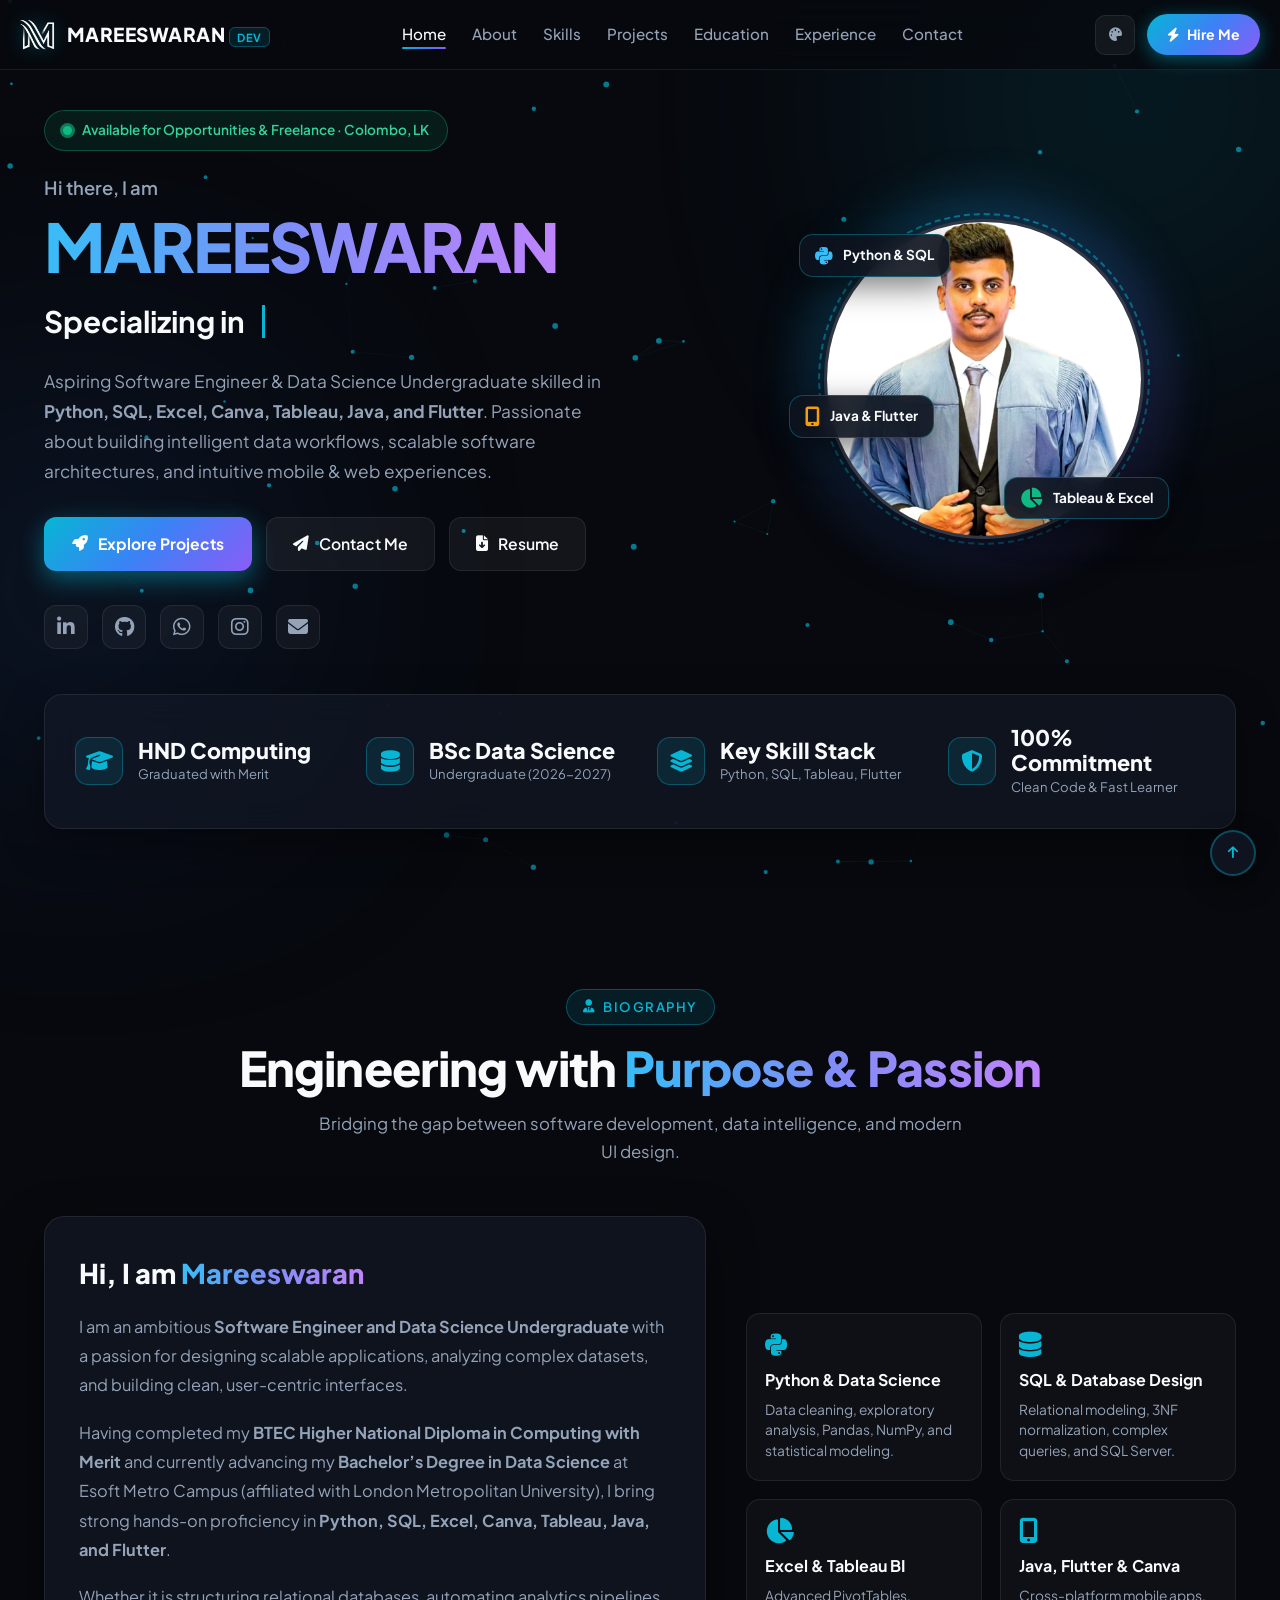
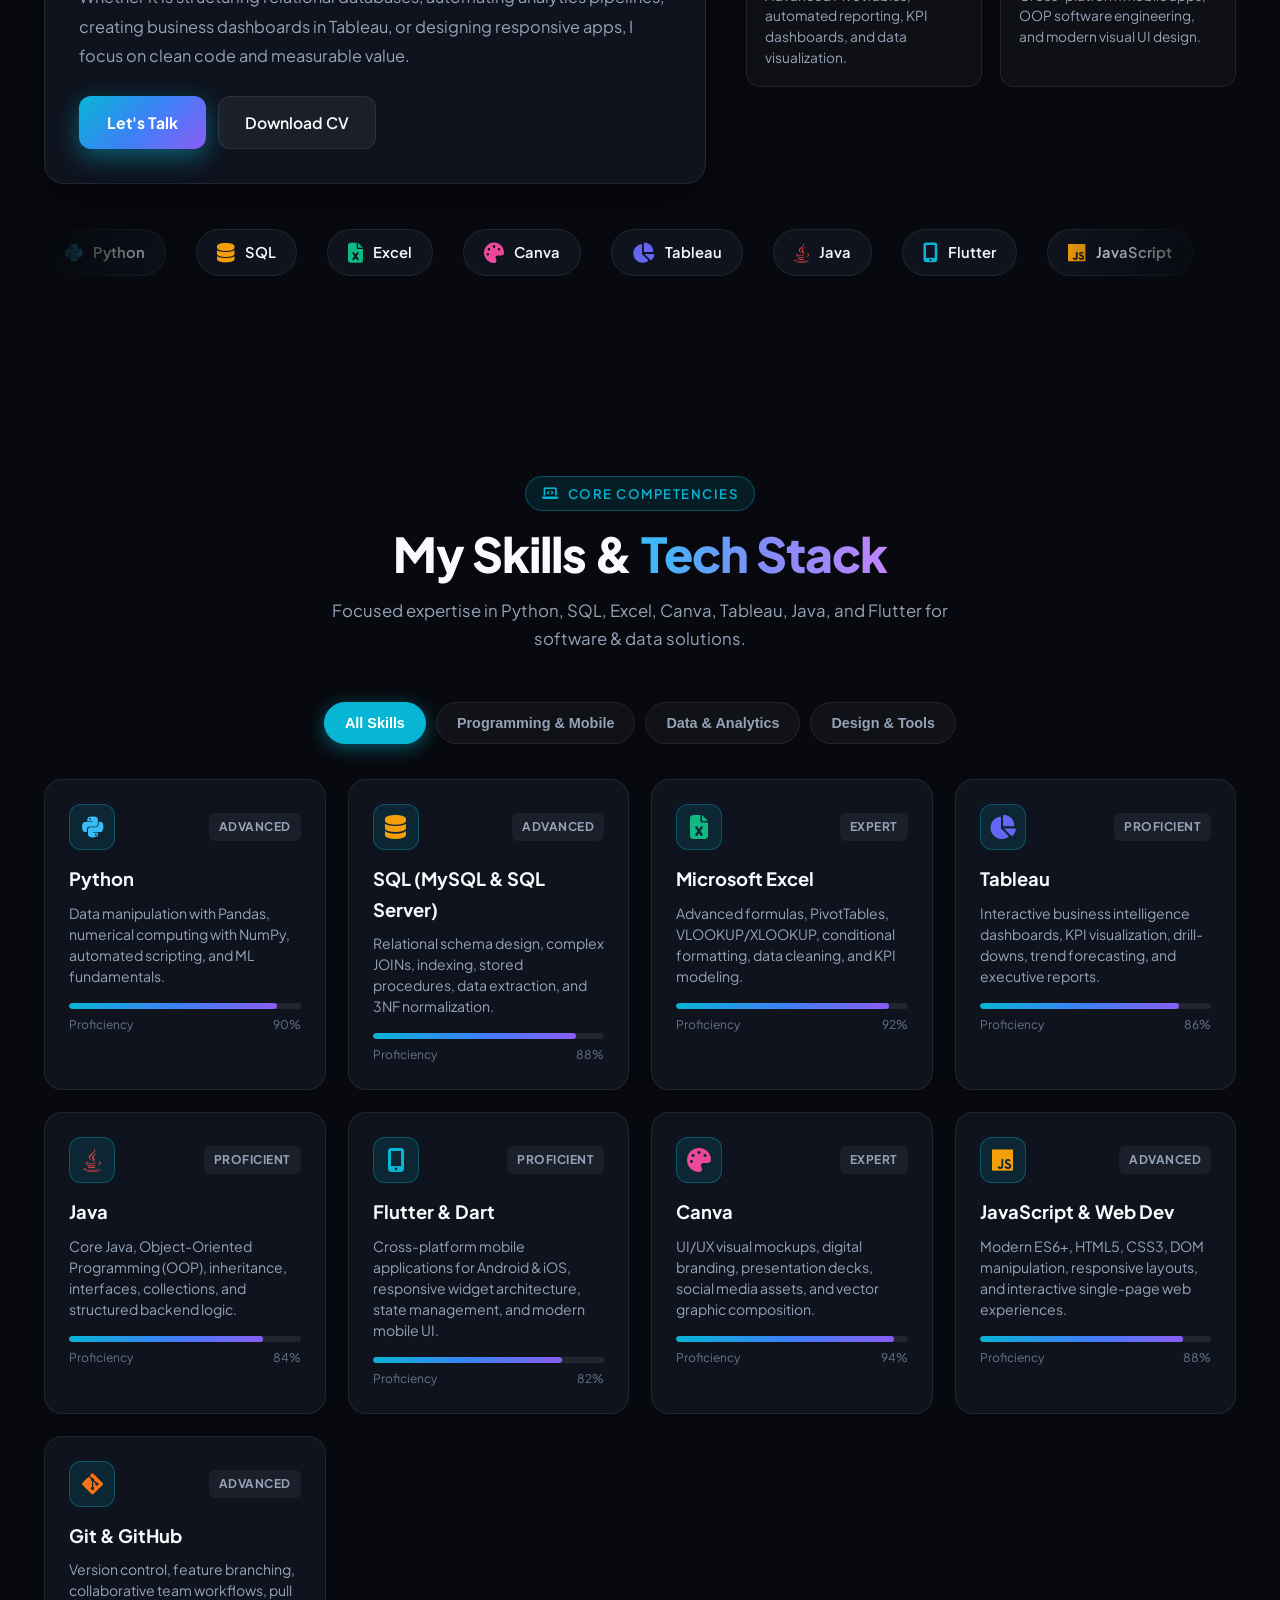
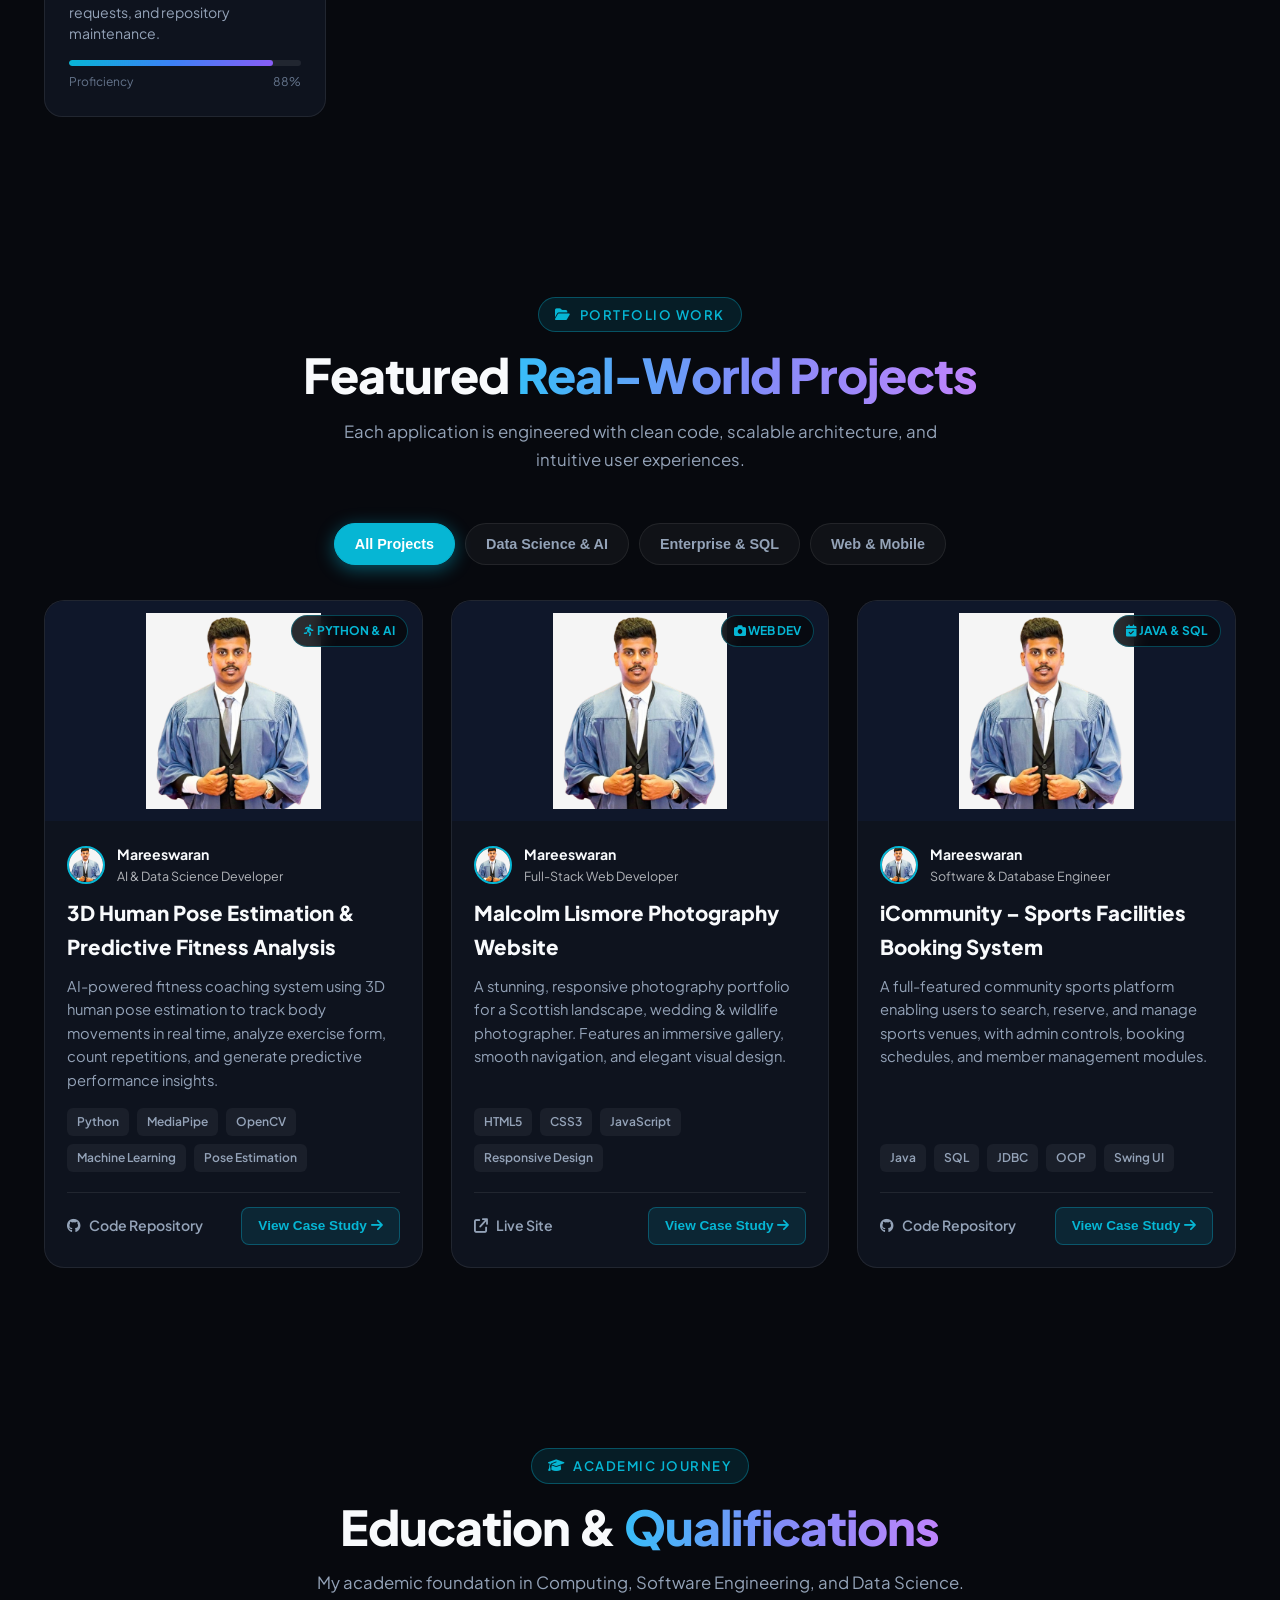
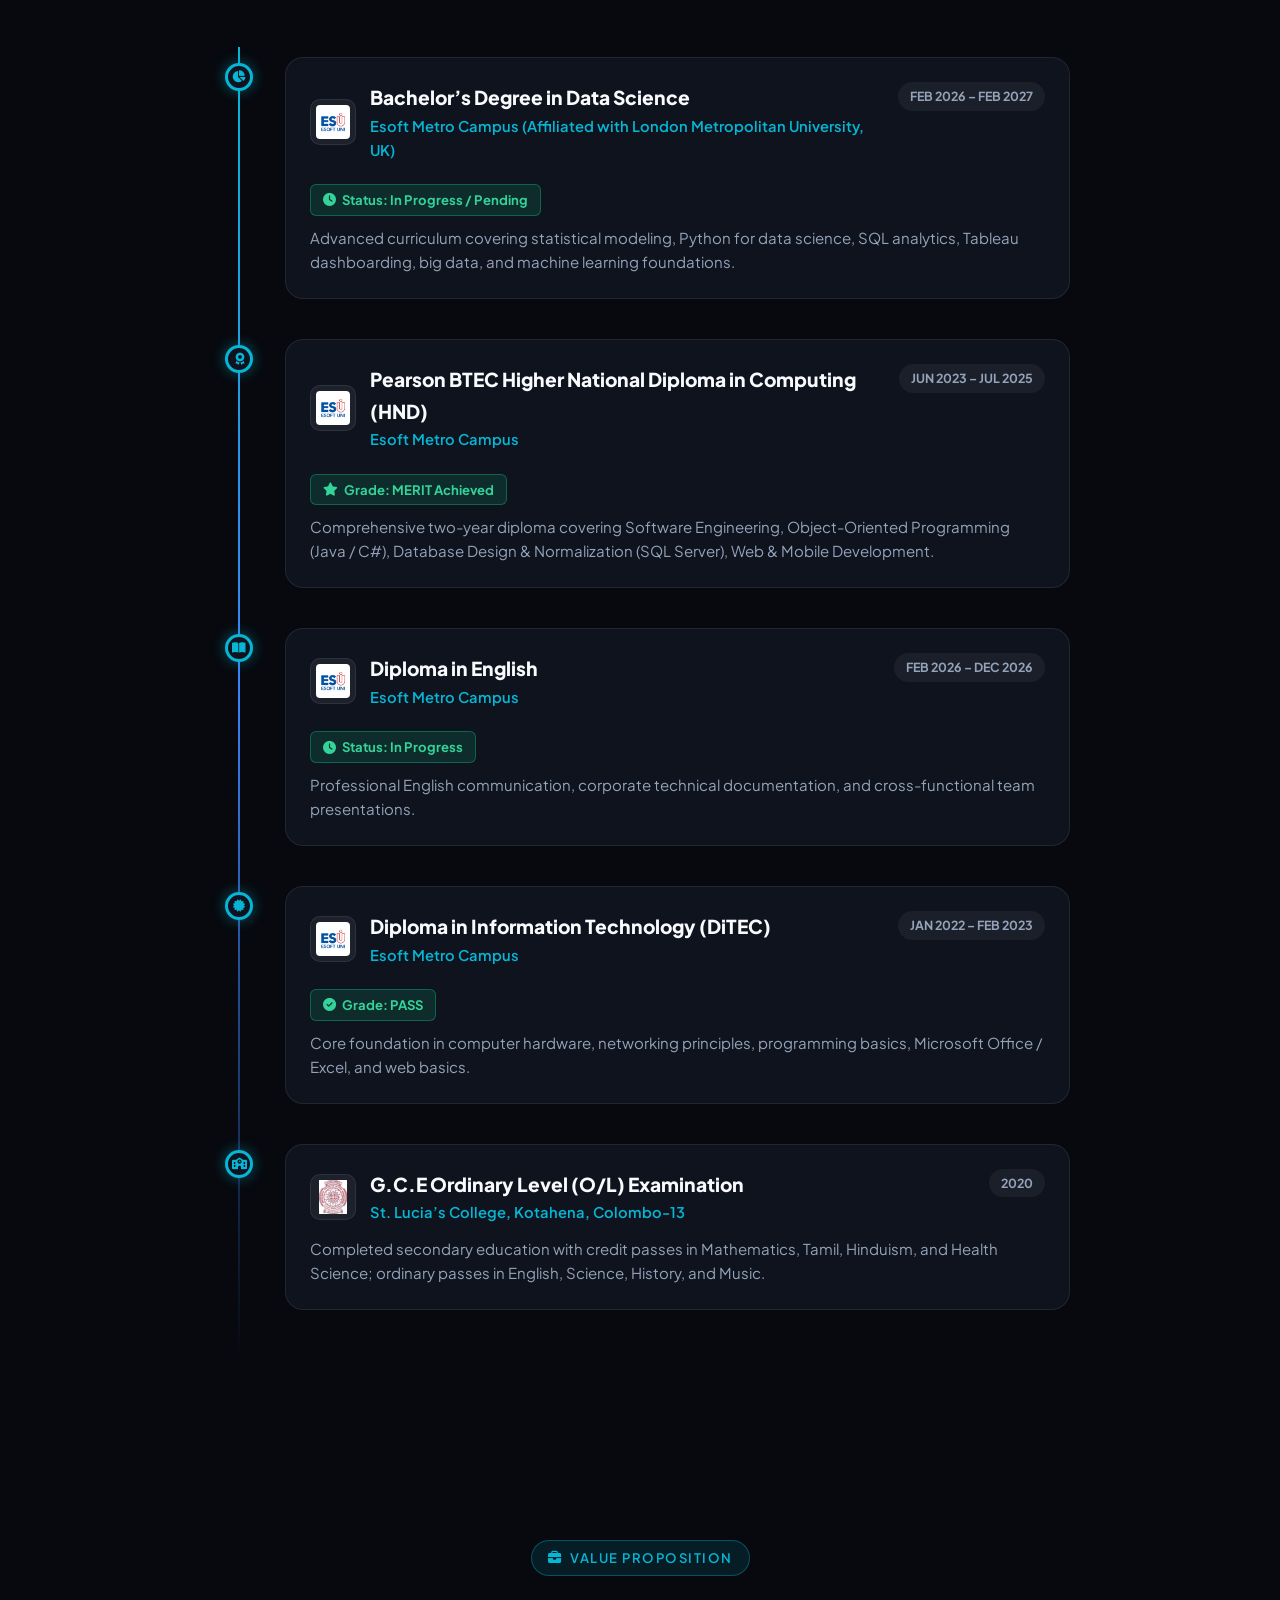
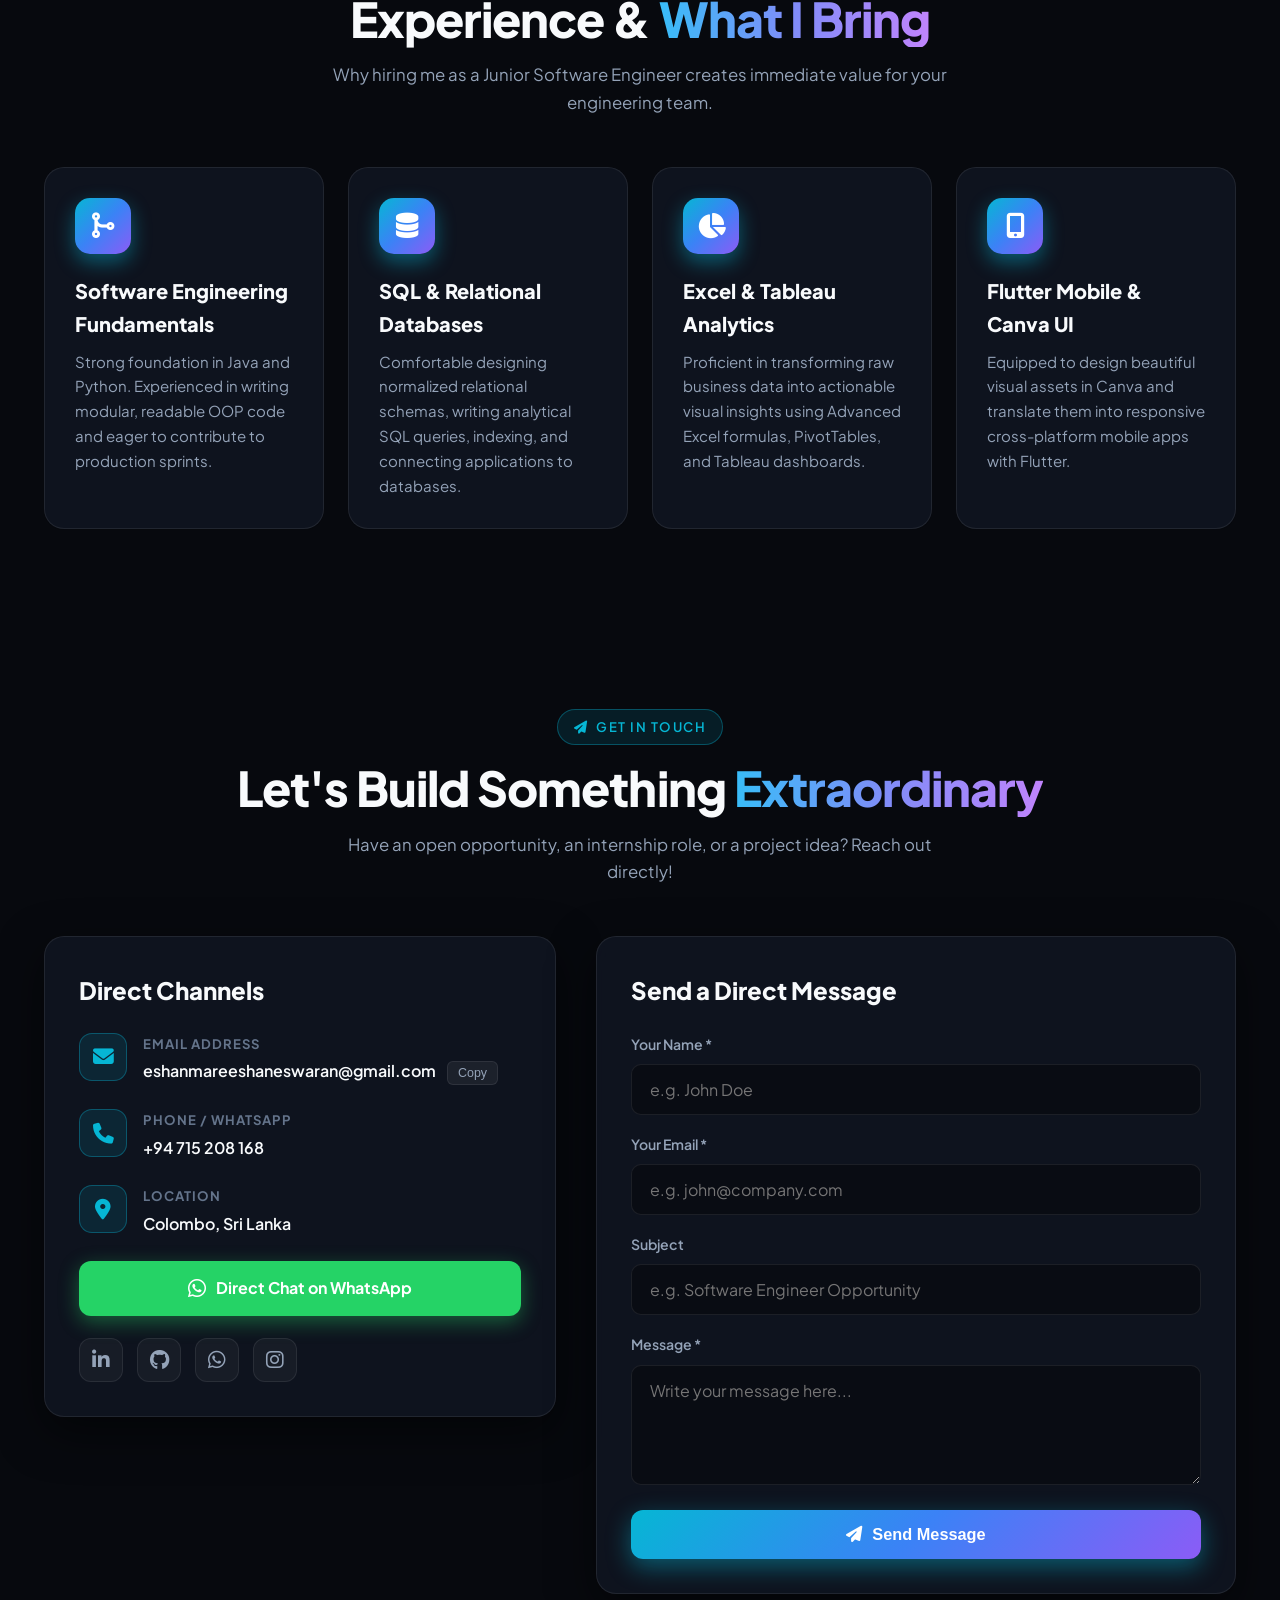
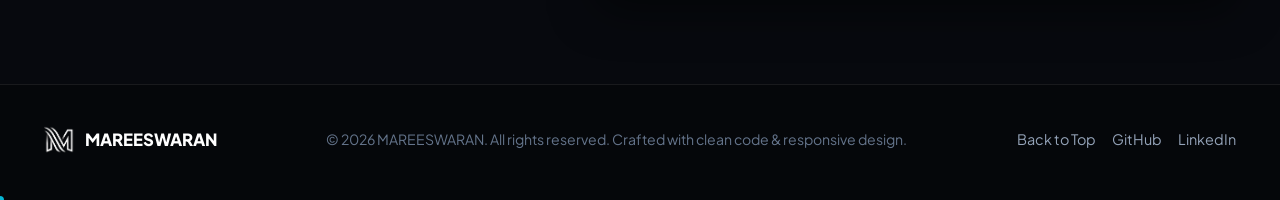
==== index.html @ d2471351 "first commit" ====
<!DOCTYPE html>
<html lang="en">
<head>
  <meta charset="UTF-8">
  <meta name="viewport" content="width=device-width, initial-scale=1.0, maximum-scale=5.0">
  <title>MAREESWARAN | Software Engineer &amp; Data Science</title>
  <meta name="description" content="Portfolio of Mareeswaran - Software Engineer, Data Science & Mobile Developer skilled in Python, SQL, Excel, Canva, Tableau, Java, and Flutter.">
  <meta name="keywords" content="Mareeswaran, Software Engineer, Python, SQL, Excel, Canva, Tableau, Java, Flutter, Data Science, Portfolio, Sri Lanka">
  
  <!-- Favicon -->
  <link rel="icon" type="image/png" href="m-logo-letter-icon-monogram-m-letter-design-with-white-line-monogram-and-minimalist-modern-creative-look-vector-removebg-preview.png">

  <!-- Google Fonts & Font Awesome 6 -->
  <link rel="stylesheet" href="https://cdnjs.cloudflare.com/ajax/libs/font-awesome/6.5.1/css/all.min.css">
  <link rel="stylesheet" href="style.css">
</head>
<body>

  <!-- Top Scroll Progress Bar -->
  <div id="scrollProgress"></div>

  <!-- Ambient Glowing Blobs -->
  <div class="ambient-glow ambient-glow-1"></div>
  <div class="ambient-glow ambient-glow-2"></div>

  <!-- Interactive Background Canvas -->
  <canvas id="particleCanvas"></canvas>

  <!-- ========================================================================
       STICKY NAVBAR (RESPONSIVE & MOBILE TOUCH FRIENDLY)
       ======================================================================== -->
  <header>
    <div class="nav-container">
      <a href="#home" class="nav-logo">
        <img src="m-logo-letter-icon-monogram-m-letter-design-with-white-line-monogram-and-minimalist-modern-creative-look-vector-removebg-preview.png" alt="Mareeswaran Logo">
        <span class="nav-logo-text">MAREESWARAN<span class="nav-logo-tag">DEV</span></span>
      </a>

      <nav>
        <ul id="navMenu">
          <li><a href="#home" class="active">Home</a></li>
          <li><a href="#about">About</a></li>
          <li><a href="#skills">Skills</a></li>
          <li><a href="#projects">Projects</a></li>
          <li><a href="#education">Education</a></li>
          <li><a href="#experience">Experience</a></li>
          <li><a href="#contact">Contact</a></li>
        </ul>
      </nav>

      <div class="nav-actions">
        <!-- Theme Switcher -->
        <button id="themeSwitchBtn" class="theme-switch-btn" title="Toggle Color Theme" aria-label="Toggle Theme">
          <i class="fa-solid fa-palette"></i>
        </button>

        <a href="#contact" class="btn-hire">
          <i class="fa-solid fa-bolt"></i> Hire Me
        </a>

        <!-- Hamburger Icon for Mobile -->
        <button id="menuToggle" class="menu-toggle" aria-label="Toggle Menu">
          <i class="fa-solid fa-bars-staggered"></i>
        </button>
      </div>
    </div>
  </header>

  <!-- ========================================================================
       HERO SECTION (OPTIMIZED FOR PHONE & DESKTOP)
       ======================================================================== -->
  <section id="home" class="hero">
    <div class="container">
      <div class="hero-grid">
        
        <!-- Left: Text Content -->
        <div class="hero-content">
          <div class="hero-badge-status">
            <span class="pulse-dot"></span>
            Available for Opportunities &amp; Freelance · Colombo, LK
          </div>

          <div class="hero-greeting">Hi there, I am</div>
          <h1 class="hero-name">
            <span class="gradient-text">MAREESWARAN</span>
          </h1>

          <div class="hero-typing-wrap">
            <span>Specializing in&nbsp;</span>
            <span id="typingText" class="gradient-text">Software Engineer</span>
            <span class="typing-cursor"></span>
          </div>

          <p class="hero-description">
            Aspiring Software Engineer &amp; Data Science Undergraduate skilled in <strong>Python, SQL, Excel, Canva, Tableau, Java, and Flutter</strong>. Passionate about building intelligent data workflows, scalable software architectures, and intuitive mobile &amp; web experiences.
          </p>

          <div class="hero-cta-group">
            <a href="#projects" class="btn-primary">
              <i class="fa-solid fa-rocket"></i> Explore Projects
            </a>
            <a href="#contact" class="btn-secondary">
              <i class="fa-solid fa-paper-plane"></i> Contact Me
            </a>
            <a href="MAREESWARAN CV.pdf" class="btn-secondary" download>
              <i class="fa-solid fa-file-arrow-down"></i> Resume
            </a>
          </div>

          <!-- Social Links -->
          <div class="hero-socials">
            <a href="https://www.linkedin.com/in/mareesh" target="_blank" title="LinkedIn" aria-label="LinkedIn">
              <i class="fab fa-linkedin-in"></i>
            </a>
            <a href="https://github.com/MAREESHAN-08" target="_blank" title="GitHub" aria-label="GitHub">
              <i class="fab fa-github"></i>
            </a>
            <a href="https://wa.me/94715208168" target="_blank" title="WhatsApp" aria-label="WhatsApp">
              <i class="fab fa-whatsapp"></i>
            </a>
            <a href="https://www.instagram.com/eshxn_.____" target="_blank" title="Instagram" aria-label="Instagram">
              <i class="fab fa-instagram"></i>
            </a>
            <a href="mailto:eshanmareeshaneswaran@gmail.com" title="Email" aria-label="Email">
              <i class="fa-solid fa-envelope"></i>
            </a>
          </div>
        </div>

        <!-- Right: Holographic Avatar Showcase -->
        <div class="hero-visual">
          <div class="avatar-wrapper">
            <div class="avatar-halo"></div>
            <div class="avatar-ring"></div>

            <div class="avatar-img-box">
              <img src="IMG-20250912-WA0027-removebg-preview.png" alt="Mareeswaran Profile Photo" class="avatar-img">
            </div>

            <!-- Floating Badges (Desktop & Tablet) -->
            <div class="floating-badge floating-badge-1">
              <i class="fab fa-python" style="color:#38bdf8;"></i>
              <span>Python &amp; SQL</span>
            </div>
            <div class="floating-badge floating-badge-2">
              <i class="fa-solid fa-chart-pie" style="color:#10b981;"></i>
              <span>Tableau &amp; Excel</span>
            </div>
            <div class="floating-badge floating-badge-3">
              <i class="fa-solid fa-mobile-screen-button" style="color:#f59e0b;"></i>
              <span>Java &amp; Flutter</span>
            </div>
          </div>
        </div>

      </div>

      <!-- Quick Metrics Ribbon -->
      <div class="metrics-ribbon">
        <div class="metric-item">
          <div class="metric-icon"><i class="fa-solid fa-graduation-cap"></i></div>
          <div>
            <div class="metric-number">HND Computing</div>
            <div class="metric-label">Graduated with Merit</div>
          </div>
        </div>
        <div class="metric-item">
          <div class="metric-icon"><i class="fa-solid fa-database"></i></div>
          <div>
            <div class="metric-number">BSc Data Science</div>
            <div class="metric-label">Undergraduate (2026-2027)</div>
          </div>
        </div>
        <div class="metric-item">
          <div class="metric-icon"><i class="fa-solid fa-layer-group"></i></div>
          <div>
            <div class="metric-number">Key Skill Stack</div>
            <div class="metric-label">Python, SQL, Tableau, Flutter</div>
          </div>
        </div>
        <div class="metric-item">
          <div class="metric-icon"><i class="fa-solid fa-shield-halved"></i></div>
          <div>
            <div class="metric-number">100% Commitment</div>
            <div class="metric-label">Clean Code &amp; Fast Learner</div>
          </div>
        </div>
      </div>

    </div>
  </section>

  <!-- ========================================================================
       ABOUT ME SECTION
       ======================================================================== -->
  <section id="about">
    <div class="container">
      <div class="section-header">
        <div class="section-tag"><i class="fa-solid fa-user-tie"></i> Biography</div>
        <h2 class="section-title">Engineering with <span class="gradient-text">Purpose &amp; Passion</span></h2>
        <p class="section-desc">Bridging the gap between software development, data intelligence, and modern UI design.</p>
      </div>

      <div class="about-grid">
        <div class="about-card">
          <h3>Hi, I am <span class="gradient-text">Mareeswaran</span></h3>
          <p>
            I am an ambitious <strong>Software Engineer and Data Science Undergraduate</strong> with a passion for designing scalable applications, analyzing complex datasets, and building clean, user-centric interfaces.
          </p>
          <p>
            Having completed my <strong>BTEC Higher National Diploma in Computing with Merit</strong> and currently advancing my <strong>Bachelor’s Degree in Data Science</strong> at Esoft Metro Campus (affiliated with London Metropolitan University), I bring strong hands-on proficiency in <strong>Python, SQL, Excel, Canva, Tableau, Java, and Flutter</strong>.
          </p>
          <p>
            Whether it is structuring relational databases, automating analytics pipelines, creating business dashboards in Tableau, or designing responsive apps, I focus on clean code and measurable value.
          </p>

          <div style="margin-top: 25px; display:flex; gap:12px; flex-wrap:wrap;">
            <a href="#contact" class="btn-primary">Let's Talk</a>
            <a href="Mareeswaran cv.pdf" class="btn-secondary" download>Download CV</a>
          </div>
        </div>

        <div class="about-highlights">
          <div class="highlight-box">
            <i class="fab fa-python"></i>
            <h4>Python &amp; Data Science</h4>
            <p>Data cleaning, exploratory analysis, Pandas, NumPy, and statistical modeling.</p>
          </div>
          <div class="highlight-box">
            <i class="fa-solid fa-database"></i>
            <h4>SQL &amp; Database Design</h4>
            <p>Relational modeling, 3NF normalization, complex queries, and SQL Server.</p>
          </div>
          <div class="highlight-box">
            <i class="fa-solid fa-chart-pie"></i>
            <h4>Excel &amp; Tableau BI</h4>
            <p>Advanced PivotTables, automated reporting, KPI dashboards, and data visualization.</p>
          </div>
          <div class="highlight-box">
            <i class="fa-solid fa-mobile-screen-button"></i>
            <h4>Java, Flutter &amp; Canva</h4>
            <p>Cross-platform mobile apps, OOP software engineering, and modern visual UI design.</p>
          </div>
        </div>
      </div>

      <!-- Infinite Marquee / Tech Stack Ticker -->
      <div class="marquee-container">
        <div class="marquee-content">
          <div class="marquee-item"><i class="fab fa-python" style="color:#38bdf8;"></i> Python</div>
          <div class="marquee-item"><i class="fa-solid fa-database" style="color:#f59e0b;"></i> SQL</div>
          <div class="marquee-item"><i class="fa-solid fa-file-excel" style="color:#10b981;"></i> Excel</div>
          <div class="marquee-item"><i class="fa-solid fa-palette" style="color:#ec4899;"></i> Canva</div>
          <div class="marquee-item"><i class="fa-solid fa-chart-pie" style="color:#6366f1;"></i> Tableau</div>
          <div class="marquee-item"><i class="fab fa-java" style="color:#ef4444;"></i> Java</div>
          <div class="marquee-item"><i class="fa-solid fa-mobile-screen-button" style="color:#06b6d4;"></i> Flutter</div>
          <div class="marquee-item"><i class="fab fa-js" style="color:#f59e0b;"></i> JavaScript</div>
          <div class="marquee-item"><i class="fab fa-git-alt" style="color:#f97316;"></i> Git &amp; GitHub</div>
          <!-- Duplicate set for infinite loop -->
          <div class="marquee-item"><i class="fab fa-python" style="color:#38bdf8;"></i> Python</div>
          <div class="marquee-item"><i class="fa-solid fa-database" style="color:#f59e0b;"></i> SQL</div>
          <div class="marquee-item"><i class="fa-solid fa-file-excel" style="color:#10b981;"></i> Excel</div>
          <div class="marquee-item"><i class="fa-solid fa-palette" style="color:#ec4899;"></i> Canva</div>
          <div class="marquee-item"><i class="fa-solid fa-chart-pie" style="color:#6366f1;"></i> Tableau</div>
          <div class="marquee-item"><i class="fab fa-java" style="color:#ef4444;"></i> Java</div>
          <div class="marquee-item"><i class="fa-solid fa-mobile-screen-button" style="color:#06b6d4;"></i> Flutter</div>
          <div class="marquee-item"><i class="fab fa-js" style="color:#f59e0b;"></i> JavaScript</div>
        </div>
      </div>

    </div>
  </section>

  <!-- ========================================================================
       SKILLS SECTION (PYTHON, SQL, EXCEL, CANVA, TABLEAU, JAVA, FLUTTER)
       ======================================================================== -->
  <section id="skills">
    <div class="container">
      <div class="section-header">
        <div class="section-tag"><i class="fa-solid fa-laptop-code"></i> Core Competencies</div>
        <h2 class="section-title">My Skills &amp; <span class="gradient-text">Tech Stack</span></h2>
        <p class="section-desc">Focused expertise in Python, SQL, Excel, Canva, Tableau, Java, and Flutter for software &amp; data solutions.</p>
      </div>

      <!-- Filter Controls (Mobile Friendly Wrap) -->
      <div class="skills-filter">
        <button class="filter-btn skills-filter-btn active" data-filter="all">All Skills</button>
        <button class="filter-btn skills-filter-btn" data-filter="programming">Programming &amp; Mobile</button>
        <button class="filter-btn skills-filter-btn" data-filter="data">Data &amp; Analytics</button>
        <button class="filter-btn skills-filter-btn" data-filter="design">Design &amp; Tools</button>
      </div>

      <!-- Grid of Skills (100% Phone Friendly) -->
      <div class="skills-grid">
        
        <!-- 1. PYTHON -->
        <div class="skill-card" data-category="programming data">
          <div class="skill-header">
            <div class="skill-icon-wrap"><i class="fab fa-python" style="color:#38bdf8;"></i></div>
            <span class="skill-level-badge">Advanced</span>
          </div>
          <div class="skill-name">Python</div>
          <div class="skill-desc">Data manipulation with Pandas, numerical computing with NumPy, automated scripting, and ML fundamentals.</div>
          <div class="skill-bar-outer"><div class="skill-bar-inner" data-pct="90%"></div></div>
          <div class="skill-bar-labels"><span>Proficiency</span><span>90%</span></div>
        </div>

        <!-- 2. SQL -->
        <div class="skill-card" data-category="data programming">
          <div class="skill-header">
            <div class="skill-icon-wrap"><i class="fa-solid fa-database" style="color:#f59e0b;"></i></div>
            <span class="skill-level-badge">Advanced</span>
          </div>
          <div class="skill-name">SQL (MySQL &amp; SQL Server)</div>
          <div class="skill-desc">Relational schema design, complex JOINs, indexing, stored procedures, data extraction, and 3NF normalization.</div>
          <div class="skill-bar-outer"><div class="skill-bar-inner" data-pct="88%"></div></div>
          <div class="skill-bar-labels"><span>Proficiency</span><span>88%</span></div>
        </div>

        <!-- 3. EXCEL -->
        <div class="skill-card" data-category="data design">
          <div class="skill-header">
            <div class="skill-icon-wrap"><i class="fa-solid fa-file-excel" style="color:#10b981;"></i></div>
            <span class="skill-level-badge">Expert</span>
          </div>
          <div class="skill-name">Microsoft Excel</div>
          <div class="skill-desc">Advanced formulas, PivotTables, VLOOKUP/XLOOKUP, conditional formatting, data cleaning, and KPI modeling.</div>
          <div class="skill-bar-outer"><div class="skill-bar-inner" data-pct="92%"></div></div>
          <div class="skill-bar-labels"><span>Proficiency</span><span>92%</span></div>
        </div>

        <!-- 4. TABLEAU -->
        <div class="skill-card" data-category="data design">
          <div class="skill-header">
            <div class="skill-icon-wrap"><i class="fa-solid fa-chart-pie" style="color:#6366f1;"></i></div>
            <span class="skill-level-badge">Proficient</span>
          </div>
          <div class="skill-name">Tableau</div>
          <div class="skill-desc">Interactive business intelligence dashboards, KPI visualization, drill-downs, trend forecasting, and executive reports.</div>
          <div class="skill-bar-outer"><div class="skill-bar-inner" data-pct="86%"></div></div>
          <div class="skill-bar-labels"><span>Proficiency</span><span>86%</span></div>
        </div>

        <!-- 5. JAVA -->
        <div class="skill-card" data-category="programming">
          <div class="skill-header">
            <div class="skill-icon-wrap"><i class="fab fa-java" style="color:#ef4444;"></i></div>
            <span class="skill-level-badge">Proficient</span>
          </div>
          <div class="skill-name">Java</div>
          <div class="skill-desc">Core Java, Object-Oriented Programming (OOP), inheritance, interfaces, collections, and structured backend logic.</div>
          <div class="skill-bar-outer"><div class="skill-bar-inner" data-pct="84%"></div></div>
          <div class="skill-bar-labels"><span>Proficiency</span><span>84%</span></div>
        </div>

        <!-- 6. FLUTTER -->
        <div class="skill-card" data-category="programming design">
          <div class="skill-header">
            <div class="skill-icon-wrap"><i class="fa-solid fa-mobile-screen-button" style="color:#06b6d4;"></i></div>
            <span class="skill-level-badge">Proficient</span>
          </div>
          <div class="skill-name">Flutter &amp; Dart</div>
          <div class="skill-desc">Cross-platform mobile applications for Android &amp; iOS, responsive widget architecture, state management, and modern mobile UI.</div>
          <div class="skill-bar-outer"><div class="skill-bar-inner" data-pct="82%"></div></div>
          <div class="skill-bar-labels"><span>Proficiency</span><span>82%</span></div>
        </div>

        <!-- 7. CANVA -->
        <div class="skill-card" data-category="design">
          <div class="skill-header">
            <div class="skill-icon-wrap"><i class="fa-solid fa-palette" style="color:#ec4899;"></i></div>
            <span class="skill-level-badge">Expert</span>
          </div>
          <div class="skill-name">Canva</div>
          <div class="skill-desc">UI/UX visual mockups, digital branding, presentation decks, social media assets, and vector graphic composition.</div>
          <div class="skill-bar-outer"><div class="skill-bar-inner" data-pct="94%"></div></div>
          <div class="skill-bar-labels"><span>Proficiency</span><span>94%</span></div>
        </div>

        <!-- 8. WEB TECH -->
        <div class="skill-card" data-category="programming">
          <div class="skill-header">
            <div class="skill-icon-wrap"><i class="fab fa-js" style="color:#f59e0b;"></i></div>
            <span class="skill-level-badge">Advanced</span>
          </div>
          <div class="skill-name">JavaScript &amp; Web Dev</div>
          <div class="skill-desc">Modern ES6+, HTML5, CSS3, DOM manipulation, responsive layouts, and interactive single-page web experiences.</div>
          <div class="skill-bar-outer"><div class="skill-bar-inner" data-pct="88%"></div></div>
          <div class="skill-bar-labels"><span>Proficiency</span><span>88%</span></div>
        </div>

        <!-- 9. GIT & TOOLS -->
        <div class="skill-card" data-category="design">
          <div class="skill-header">
            <div class="skill-icon-wrap"><i class="fab fa-git-alt" style="color:#f97316;"></i></div>
            <span class="skill-level-badge">Advanced</span>
          </div>
          <div class="skill-name">Git &amp; GitHub</div>
          <div class="skill-desc">Version control, feature branching, collaborative team workflows, pull requests, and repository maintenance.</div>
          <div class="skill-bar-outer"><div class="skill-bar-inner" data-pct="88%"></div></div>
          <div class="skill-bar-labels"><span>Proficiency</span><span>88%</span></div>
        </div>

      </div>
    </div>
  </section>

  <!-- ========================================================================
       PROJECTS SHOWCASE SECTION
       ======================================================================== -->
  <section id="projects">
    <div class="container">
      <div class="section-header">
        <div class="section-tag"><i class="fa-solid fa-folder-open"></i> Portfolio Work</div>
        <h2 class="section-title">Featured <span class="gradient-text">Real-World Projects</span></h2>
        <p class="section-desc">Each application is engineered with clean code, scalable architecture, and intuitive user experiences.</p>
      </div>

      <!-- Category Filter -->
      <div class="skills-filter">
        <button class="filter-btn project-filter-btn active" data-filter="all">All Projects</button>
        <button class="filter-btn project-filter-btn" data-filter="datascience">Data Science &amp; AI</button>
        <button class="filter-btn project-filter-btn" data-filter="software">Enterprise &amp; SQL</button>
        <button class="filter-btn project-filter-btn" data-filter="fullstack">Web &amp; Mobile</button>
      </div>

      <!-- Projects Grid -->
      <div class="projects-grid">

        <!-- Project 1: 3D Human Pose Estimation & Fitness Analysis -->
        <div class="project-card" data-category="datascience">
          <div class="project-img-wrap">
            <img src="IMG-20250912-WA0027-removebg-preview.png" alt="Fitness Coach AI" class="project-img" style="object-fit:contain; background:#0f172a; padding:12px;">
            <span class="project-badge-tag"><i class="fa-solid fa-person-running"></i> Python &amp; AI</span>
          </div>
          <div class="project-content">
            <div style="display:flex; align-items:center; gap:12px; margin-bottom:10px;">
              <img src="IMG-20250912-WA0027-removebg-preview.png" alt="Mareeswaran" style="width:38px; height:38px; border-radius:50%; border:2px solid #06b6d4; object-fit:cover;">
              <div>
                <div style="font-weight:700; font-size:0.88rem;">Mareeswaran</div>
                <div style="font-size:0.78rem; opacity:0.7;">AI &amp; Data Science Developer</div>
              </div>
            </div>
            <h3 class="project-title">3D Human Pose Estimation &amp; Predictive Fitness Analysis</h3>
            <p class="project-description">
              AI-powered fitness coaching system using 3D human pose estimation to track body movements in real time, analyze exercise form, count repetitions, and generate predictive performance insights.
            </p>
            <div class="project-tags">
              <span class="project-tag-pill">Python</span>
              <span class="project-tag-pill">MediaPipe</span>
              <span class="project-tag-pill">OpenCV</span>
              <span class="project-tag-pill">Machine Learning</span>
              <span class="project-tag-pill">Pose Estimation</span>
            </div>
            <div class="project-links-row">
              <a href="https://github.com/MAREESHAN-08/Fitnesss_cocach" target="_blank" class="btn-project-action">
                <i class="fab fa-github"></i> Code Repository
              </a>
              <button class="btn-project-details" data-id="1">
                View Case Study <i class="fa-solid fa-arrow-right"></i>
              </button>
            </div>
          </div>
        </div>

        <!-- Project 2: Photography Website -->
        <div class="project-card" data-category="fullstack">
          <div class="project-img-wrap">
            <img src="IMG-20250912-WA0027-removebg-preview.png" alt="Photography Website" class="project-img" style="object-fit:contain; background:#0f172a; padding:12px;">
            <span class="project-badge-tag"><i class="fa-solid fa-camera"></i> Web Dev</span>
          </div>
          <div class="project-content">
            <div style="display:flex; align-items:center; gap:12px; margin-bottom:10px;">
              <img src="IMG-20250912-WA0027-removebg-preview.png" alt="Mareeswaran" style="width:38px; height:38px; border-radius:50%; border:2px solid #06b6d4; object-fit:cover;">
              <div>
                <div style="font-weight:700; font-size:0.88rem;">Mareeswaran</div>
                <div style="font-size:0.78rem; opacity:0.7;">Full-Stack Web Developer</div>
              </div>
            </div>
            <h3 class="project-title">Malcolm Lismore Photography Website</h3>
            <p class="project-description">
              A stunning, responsive photography portfolio for a Scottish landscape, wedding &amp; wildlife photographer. Features an immersive gallery, smooth navigation, and elegant visual design.
            </p>
            <div class="project-tags">
              <span class="project-tag-pill">HTML5</span>
              <span class="project-tag-pill">CSS3</span>
              <span class="project-tag-pill">JavaScript</span>
              <span class="project-tag-pill">Responsive Design</span>
            </div>
            <div class="project-links-row">
              <a href="https://mareeshan-08.github.io/Photography-Website/" target="_blank" class="btn-project-action">
                <i class="fa-solid fa-arrow-up-right-from-square"></i> Live Site
              </a>
              <button class="btn-project-details" data-id="2">
                View Case Study <i class="fa-solid fa-arrow-right"></i>
              </button>
            </div>
          </div>
        </div>

        <!-- Project 3: Community Sports Facilities Booking System -->
        <div class="project-card" data-category="software">
          <div class="project-img-wrap">
            <img src="IMG-20250912-WA0027-removebg-preview.png" alt="Sports Booking System" class="project-img" style="object-fit:contain; background:#0f172a; padding:12px;">
            <span class="project-badge-tag"><i class="fa-solid fa-calendar-check"></i> Java &amp; SQL</span>
          </div>
          <div class="project-content">
            <div style="display:flex; align-items:center; gap:12px; margin-bottom:10px;">
              <img src="IMG-20250912-WA0027-removebg-preview.png" alt="Mareeswaran" style="width:38px; height:38px; border-radius:50%; border:2px solid #06b6d4; object-fit:cover;">
              <div>
                <div style="font-weight:700; font-size:0.88rem;">Mareeswaran</div>
                <div style="font-size:0.78rem; opacity:0.7;">Software &amp; Database Engineer</div>
              </div>
            </div>
            <h3 class="project-title">iCommunity &ndash; Sports Facilities Booking System</h3>
            <p class="project-description">
              A full-featured community sports platform enabling users to search, reserve, and manage sports venues, with admin controls, booking schedules, and member management modules.
            </p>
            <div class="project-tags">
              <span class="project-tag-pill">Java</span>
              <span class="project-tag-pill">SQL</span>
              <span class="project-tag-pill">JDBC</span>
              <span class="project-tag-pill">OOP</span>
              <span class="project-tag-pill">Swing UI</span>
            </div>
            <div class="project-links-row">
              <a href="https://github.com/MAREESHAN-08/Community-Sports-Facilities-Booking-System" target="_blank" class="btn-project-action">
                <i class="fab fa-github"></i> Code Repository
              </a>
              <button class="btn-project-details" data-id="3">
                View Case Study <i class="fa-solid fa-arrow-right"></i>
              </button>
            </div>
          </div>
        </div>

      </div>
    </div>
  </section>

  

  <!-- ========================================================================
       EDUCATION & TIMELINE SECTION
       ======================================================================== -->
  <section id="education">
    <div class="container">
      <div class="section-header">
        <div class="section-tag"><i class="fa-solid fa-graduation-cap"></i> Academic Journey</div>
        <h2 class="section-title">Education &amp; <span class="gradient-text">Qualifications</span></h2>
        <p class="section-desc">My academic foundation in Computing, Software Engineering, and Data Science.</p>
      </div>

      <div class="timeline-container">

        <!-- 1. Bachelor's in Data Science -->
        <div class="timeline-item">
          <div class="timeline-node"><i class="fa-solid fa-chart-pie"></i></div>
          <div class="timeline-card">
            <div class="timeline-header">
              <div class="timeline-institute">
                <img src="images.png" alt="ESU Logo" class="institute-logo">
                <div>
                  <h3 class="timeline-title">Bachelor’s Degree in Data Science</h3>
                  <div class="timeline-subtitle">Esoft Metro Campus (Affiliated with London Metropolitan University, UK)</div>
                </div>
              </div>
              <span class="timeline-date">FEB 2026 – FEB 2027</span>
            </div>
            <div class="timeline-grade-badge"><i class="fa-solid fa-clock"></i> Status: In Progress / Pending</div>
            <div class="timeline-body">
              Advanced curriculum covering statistical modeling, Python for data science, SQL analytics, Tableau dashboarding, big data, and machine learning foundations.
            </div>
          </div>
        </div>

        <!-- 2. Pearson BTEC HND in Computing -->
        <div class="timeline-item">
          <div class="timeline-node"><i class="fa-solid fa-award"></i></div>
          <div class="timeline-card">
            <div class="timeline-header">
              <div class="timeline-institute">
                <img src="images.png" alt="ESU Logo" class="institute-logo">
                <div>
                  <h3 class="timeline-title">Pearson BTEC Higher National Diploma in Computing (HND)</h3>
                  <div class="timeline-subtitle">Esoft Metro Campus</div>
                </div>
              </div>
              <span class="timeline-date">JUN 2023 – JUL 2025</span>
            </div>
            <div class="timeline-grade-badge"><i class="fa-solid fa-star"></i> Grade: MERIT Achieved</div>
            <div class="timeline-body">
              Comprehensive two-year diploma covering Software Engineering, Object-Oriented Programming (Java / C#), Database Design &amp; Normalization (SQL Server), Web &amp; Mobile Development.
            </div>
          </div>
        </div>

        <!-- 3. Diploma in English -->
        <div class="timeline-item">
          <div class="timeline-node"><i class="fa-solid fa-book-open"></i></div>
          <div class="timeline-card">
            <div class="timeline-header">
              <div class="timeline-institute">
                <img src="images.png" alt="ESU Logo" class="institute-logo">
                <div>
                  <h3 class="timeline-title">Diploma in English</h3>
                  <div class="timeline-subtitle">Esoft Metro Campus</div>
                </div>
              </div>
              <span class="timeline-date">FEB 2026 – DEC 2026</span>
            </div>
            <div class="timeline-grade-badge"><i class="fa-solid fa-clock"></i> Status: In Progress</div>
            <div class="timeline-body">
              Professional English communication, corporate technical documentation, and cross-functional team presentations.
            </div>
          </div>
        </div>

        <!-- 4. Diploma in Information Technology -->
        <div class="timeline-item">
          <div class="timeline-node"><i class="fa-solid fa-certificate"></i></div>
          <div class="timeline-card">
            <div class="timeline-header">
              <div class="timeline-institute">
                <img src="images.png" alt="ESU Logo" class="institute-logo">
                <div>
                  <h3 class="timeline-title">Diploma in Information Technology (DiTEC)</h3>
                  <div class="timeline-subtitle">Esoft Metro Campus</div>
                </div>
              </div>
              <span class="timeline-date">JAN 2022 – FEB 2023</span>
            </div>
            <div class="timeline-grade-badge"><i class="fa-solid fa-check-circle"></i> Grade: PASS</div>
            <div class="timeline-body">
              Core foundation in computer hardware, networking principles, programming basics, Microsoft Office / Excel, and web basics.
            </div>
          </div>
        </div>

        <!-- 5. O/L School -->
        <div class="timeline-item">
          <div class="timeline-node"><i class="fa-solid fa-school"></i></div>
          <div class="timeline-card">
            <div class="timeline-header">
              <div class="timeline-institute">
                <img src="Screenshot 2025-09-13 182741.png" alt="St. Lucia's College Logo" class="institute-logo">
                <div>
                  <h3 class="timeline-title">G.C.E Ordinary Level (O/L) Examination</h3>
                  <div class="timeline-subtitle">St. Lucia’s College, Kotahena, Colombo-13</div>
                </div>
              </div>
              <span class="timeline-date">2020</span>
            </div>
            <div class="timeline-body">
              Completed secondary education with credit passes in Mathematics, Tamil, Hinduism, and Health Science; ordinary passes in English, Science, History, and Music.
            </div>
          </div>
        </div>

      </div>
    </div>
  </section>

  <!-- ========================================================================
       EXPERIENCE & VALUE PROPOSITION
       ======================================================================== -->
  <section id="experience">
    <div class="container">
      <div class="section-header">
        <div class="section-tag"><i class="fa-solid fa-briefcase"></i> Value Proposition</div>
        <h2 class="section-title">Experience &amp; <span class="gradient-text">What I Bring</span></h2>
        <p class="section-desc">Why hiring me as a Junior Software Engineer creates immediate value for your engineering team.</p>
      </div>

      <div class="services-grid">
        <div class="service-card">
          <div class="service-icon"><i class="fa-solid fa-code-merge"></i></div>
          <h3 class="service-title">Software Engineering Fundamentals</h3>
          <p class="service-desc">
            Strong foundation in Java and Python. Experienced in writing modular, readable OOP code and eager to contribute to production sprints.
          </p>
        </div>

        <div class="service-card">
          <div class="service-icon"><i class="fa-solid fa-database"></i></div>
          <h3 class="service-title">SQL &amp; Relational Databases</h3>
          <p class="service-desc">
            Comfortable designing normalized relational schemas, writing analytical SQL queries, indexing, and connecting applications to databases.
          </p>
        </div>

        <div class="service-card">
          <div class="service-icon"><i class="fa-solid fa-chart-pie"></i></div>
          <h3 class="service-title">Excel &amp; Tableau Analytics</h3>
          <p class="service-desc">
            Proficient in transforming raw business data into actionable visual insights using Advanced Excel formulas, PivotTables, and Tableau dashboards.
          </p>
        </div>

        <div class="service-card">
          <div class="service-icon"><i class="fa-solid fa-mobile-screen-button"></i></div>
          <h3 class="service-title">Flutter Mobile &amp; Canva UI</h3>
          <p class="service-desc">
            Equipped to design beautiful visual assets in Canva and translate them into responsive cross-platform mobile apps with Flutter.
          </p>
        </div>
      </div>
    </div>
  </section>

  <!-- ========================================================================
       CONTACT SECTION
       ======================================================================== -->
  <section id="contact">
    <div class="container">
      <div class="section-header">
        <div class="section-tag"><i class="fa-solid fa-paper-plane"></i> Get In Touch</div>
        <h2 class="section-title">Let's Build Something <span class="gradient-text">Extraordinary</span></h2>
        <p class="section-desc">Have an open opportunity, an internship role, or a project idea? Reach out directly!</p>
      </div>

      <div class="contact-grid">
        <!-- Contact Details -->
        <div class="contact-info-card">
          <h3 style="font-size: 1.5rem; font-weight: 800; margin-bottom: 22px;">Direct Channels</h3>

          <!-- Email -->
          <div class="contact-info-item">
            <div class="contact-icon-box"><i class="fa-solid fa-envelope"></i></div>
            <div>
              <div class="contact-info-title">Email Address</div>
              <a href="mailto:eshanmareeshaneswaran@gmail.com" class="contact-info-val">eshanmareeshaneswaran@gmail.com</a>
              <button id="copyEmailBtn" class="copy-btn" title="Copy to clipboard">Copy</button>
            </div>
          </div>

          <!-- Phone / WhatsApp -->
          <div class="contact-info-item">
            <div class="contact-icon-box"><i class="fa-solid fa-phone"></i></div>
            <div>
              <div class="contact-info-title">Phone / WhatsApp</div>
              <a href="tel:+94715208168" class="contact-info-val">+94 715 208 168</a>
            </div>
          </div>

          <!-- Location -->
          <div class="contact-info-item">
            <div class="contact-icon-box"><i class="fa-solid fa-location-dot"></i></div>
            <div>
              <div class="contact-info-title">Location</div>
              <span class="contact-info-val">Colombo, Sri Lanka</span>
            </div>
          </div>

          <!-- Direct WhatsApp Button -->
          <a href="https://wa.me/94715208168?text=Hello%20Mareeswaran,%20I%20reviewed%20your%20portfolio%20and%20would%20like%20to%20connect!" target="_blank" class="whatsapp-direct-btn">
            <i class="fab fa-whatsapp" style="font-size:1.3rem;"></i> Direct Chat on WhatsApp
          </a>

          <!-- Socials row -->
          <div class="hero-socials" style="margin-top: 22px;">
            <a href="https://www.linkedin.com/in/mareesh" target="_blank"><i class="fab fa-linkedin-in"></i></a>
            <a href="https://github.com/MAREESHAN-08" target="_blank"><i class="fab fa-github"></i></a>
            <a href="https://wa.me/94715208168" target="_blank"><i class="fab fa-whatsapp"></i></a>
            <a href="https://www.instagram.com/eshxn_.____" target="_blank"><i class="fab fa-instagram"></i></a>
          </div>
        </div>

        <!-- Contact Form -->
        <div class="contact-form-card">
          <h3 style="font-size: 1.5rem; font-weight: 800; margin-bottom: 22px;">Send a Direct Message</h3>

          <form id="contactForm">
            <div class="form-group">
              <label for="contactName" class="form-label">Your Name *</label>
              <input type="text" id="contactName" class="form-control" placeholder="e.g. John Doe" required>
            </div>

            <div class="form-group">
              <label for="contactEmail" class="form-label">Your Email *</label>
              <input type="email" id="contactEmail" class="form-control" placeholder="e.g. john@company.com" required>
            </div>

            <div class="form-group">
              <label for="contactSubject" class="form-label">Subject</label>
              <input type="text" id="contactSubject" class="form-control" placeholder="e.g. Software Engineer Opportunity">
            </div>

            <div class="form-group">
              <label for="contactMessage" class="form-label">Message *</label>
              <textarea id="contactMessage" class="form-control" placeholder="Write your message here..." required></textarea>
            </div>

            <button type="submit" class="form-submit-btn">
              <i class="fa-solid fa-paper-plane"></i> Send Message
            </button>

            <div id="formAlert" class="form-alert"></div>
          </form>
        </div>
      </div>
    </div>
  </section>

  <!-- ========================================================================
       FOOTER
       ======================================================================== -->
  <footer>
    <div class="container">
      <div class="footer-content">
        <div style="display:flex; align-items:center; gap:10px;">
          <img src="m-logo-letter-icon-monogram-m-letter-design-with-white-line-monogram-and-minimalist-modern-creative-look-vector-removebg-preview.png" alt="Logo" style="height:30px; width:auto;">
          <span style="font-weight:800; font-size:1.05rem; color:#fff;">MAREESWARAN</span>
        </div>

        <div class="footer-copy">
          &copy; 2026 MAREESWARAN. All rights reserved. Crafted with clean code &amp; responsive design.
        </div>

        <div style="display:flex; gap:16px;">
          <a href="#home" style="color:var(--text-muted); font-size:0.9rem; text-decoration:none;">Back to Top</a>
          <a href="https://github.com/MAREESHAN-08" target="_blank" style="color:var(--text-muted); font-size:0.9rem; text-decoration:none;">GitHub</a>
          <a href="https://www.linkedin.com/in/mareesh" target="_blank" style="color:var(--text-muted); font-size:0.9rem; text-decoration:none;">LinkedIn</a>
        </div>
      </div>
    </div>
  </footer>

  <!-- ========================================================================
       PROJECT CASE STUDY MODAL
       ======================================================================== -->
  <div id="projectModal" class="modal-overlay">
    <div class="modal-card">
      <button id="modalCloseBtn" class="modal-close-btn" aria-label="Close modal">
        <i class="fa-solid fa-xmark"></i>
      </button>
      <img id="modalImg" src="project1-preview.svg" alt="Project Preview" class="modal-hero-img">
      <div class="modal-body">
        <h3 id="modalTitle" style="font-size:1.6rem; font-weight:800; margin-bottom:12px;">Project Title</h3>
        <p id="modalDesc" style="color:var(--text-muted); font-size:0.95rem; line-height:1.7; margin-bottom:20px;">Project description...</p>
        
        <h4 style="font-size:1.05rem; font-weight:700; margin-bottom:10px; color:var(--text-main);">Key Features &amp; Architecture</h4>
        <ul id="modalFeatures" style="list-style:none; padding:0; margin-bottom:20px; color:var(--text-muted); font-size:0.92rem; line-height:1.8;">
        </ul>

        <h4 style="font-size:1.05rem; font-weight:700; margin-bottom:10px; color:var(--text-main);">Technologies Employed</h4>
        <div id="modalTech" class="project-tags" style="margin-bottom:24px;"></div>

        <div style="display:flex; gap:12px; flex-wrap:wrap;">
          <a id="modalGithub" href="#" target="_blank" class="btn-primary">
            <i class="fab fa-github"></i> View GitHub Source
          </a>
          <a id="modalLive" href="#" target="_blank" class="btn-secondary">
            <i class="fa-solid fa-arrow-up-right-from-square"></i> Project Demo
          </a>
        </div>
      </div>
    </div>
  </div>

  <!-- Floating Back to Top Button -->
  <div class="floating-actions">
    <button id="backToTopBtn" class="back-to-top-btn" title="Back to top" aria-label="Back to top">
      <i class="fa-solid fa-arrow-up"></i>
    </button>
  </div>

  <!-- JavaScript Engine -->
  <script src="main.js"></script>
</body>
</html>
---- style.css ----
/* ==========================================================================
   MAREESWARAN PORTFOLIO - ULTRA MODERN & MOBILE-FIRST RESPONSIVE DESIGN SYSTEM
   Author: Mareeswaran (Software Engineer & Data Science)
   ========================================================================== */

@import url('https://fonts.googleapis.com/css2?family=Plus+Jakarta+Sans:wght@300;400;500;600;700;800&family=Fira+Code:wght@400;500;600&display=swap');

:root {
  /* Color Palette - Default Theme (Cyber Cyan) */
  --primary: #06b6d4;
  --primary-glow: rgba(6, 182, 212, 0.45);
  --primary-subtle: rgba(6, 182, 212, 0.12);
  --secondary: #3b82f6;
  --accent: #f59e0b;
  --accent-pink: #ec4899;
  
  --bg-dark: #07090e;
  --bg-surface: #0e131f;
  --bg-card: rgba(18, 24, 38, 0.72);
  --bg-card-hover: rgba(26, 34, 52, 0.88);
  --border-subtle: rgba(255, 255, 255, 0.08);
  --border-glow: rgba(6, 182, 212, 0.35);

  --text-main: #f8fafc;
  --text-muted: #94a3b8;
  --text-dim: #64748b;

  --gradient-brand: linear-gradient(135deg, #06b6d4 0%, #3b82f6 50%, #8b5cf6 100%);
  --gradient-warm: linear-gradient(135deg, #ff416c 0%, #ff4b2b 50%, #ffcc70 100%);
  --gradient-text: linear-gradient(90deg, #38bdf8 0%, #818cf8 50%, #c084fc 100%);

  --font-main: 'Plus Jakarta Sans', -apple-system, BlinkMacSystemFont, 'Segoe UI', Roboto, sans-serif;
  --font-mono: 'Fira Code', monospace;

  --transition-smooth: all 0.3s cubic-bezier(0.16, 1, 0.3, 1);
  --transition-bounce: all 0.5s cubic-bezier(0.34, 1.56, 0.64, 1);
}

/* Theme 2: Neon Purple */
[data-theme="purple"] {
  --primary: #a855f7;
  --primary-glow: rgba(168, 85, 247, 0.45);
  --primary-subtle: rgba(168, 85, 247, 0.12);
  --secondary: #ec4899;
  --border-glow: rgba(168, 85, 247, 0.4);
  --gradient-brand: linear-gradient(135deg, #a855f7 0%, #d946ef 50%, #6366f1 100%);
  --gradient-text: linear-gradient(90deg, #c084fc 0%, #f472b6 50%, #818cf8 100%);
}

/* Theme 3: Emerald Matrix */
[data-theme="emerald"] {
  --primary: #10b981;
  --primary-glow: rgba(16, 185, 129, 0.45);
  --primary-subtle: rgba(16, 185, 129, 0.12);
  --secondary: #06b6d4;
  --border-glow: rgba(16, 185, 129, 0.4);
  --gradient-brand: linear-gradient(135deg, #10b981 0%, #059669 50%, #06b6d4 100%);
  --gradient-text: linear-gradient(90deg, #34d399 0%, #38bdf8 50%, #6ee7b7 100%);
}

/* Theme 4: Sunset Amber */
[data-theme="sunset"] {
  --primary: #f59e0b;
  --primary-glow: rgba(245, 158, 11, 0.45);
  --primary-subtle: rgba(245, 158, 11, 0.12);
  --secondary: #ef4444;
  --border-glow: rgba(245, 158, 11, 0.4);
  --gradient-brand: linear-gradient(135deg, #f59e0b 0%, #ef4444 50%, #ec4899 100%);
  --gradient-text: linear-gradient(90deg, #fbbf24 0%, #f87171 50%, #f472b6 100%);
}

/* Base Reset */
*, *::before, *::after {
  margin: 0;
  padding: 0;
  box-sizing: border-box;
  -webkit-tap-highlight-color: transparent;
}

html {
  scroll-behavior: smooth;
  font-size: 16px;
  color-scheme: dark;
  overflow-x: hidden;
}

body {
  font-family: var(--font-main);
  background-color: var(--bg-dark);
  color: var(--text-main);
  line-height: 1.65;
  overflow-x: hidden;
  position: relative;
  min-height: 100vh;
  -webkit-font-smoothing: antialiased;
  width: 100%;
}

/* Scroll Progress Indicator Bar */
#scrollProgress {
  position: fixed;
  top: 0;
  left: 0;
  height: 3px;
  background: var(--gradient-brand);
  z-index: 10001;
  width: 0%;
  transition: width 0.1s ease-out;
  box-shadow: 0 0 10px var(--primary-glow);
}

/* Background Interactive Particles Canvas */
#particleCanvas {
  position: fixed;
  top: 0;
  left: 0;
  width: 100%;
  height: 100%;
  z-index: 0;
  pointer-events: none;
  opacity: 0.65;
}

/* Ambient Neon Glow Blobs */
.ambient-glow {
  position: fixed;
  border-radius: 50%;
  filter: blur(140px);
  pointer-events: none;
  z-index: 0;
  opacity: 0.35;
  animation: pulseGlow 14s infinite alternate ease-in-out;
}
.ambient-glow-1 {
  width: min(500px, 80vw);
  height: min(500px, 80vw);
  background: radial-gradient(circle, var(--primary) 0%, transparent 70%);
  top: -150px;
  right: -100px;
}
.ambient-glow-2 {
  width: min(450px, 75vw);
  height: min(450px, 75vw);
  background: radial-gradient(circle, var(--secondary) 0%, transparent 70%);
  bottom: 10%;
  left: -150px;
  animation-duration: 18s;
}
@keyframes pulseGlow {
  0% { transform: translateY(0) scale(1); opacity: 0.25; }
  100% { transform: translateY(-40px) scale(1.15); opacity: 0.4; }
}

/* Containers & Layout */
.container {
  width: 100%;
  max-width: 1240px;
  margin: 0 auto;
  padding: 0 24px;
  position: relative;
  z-index: 1;
}

section {
  padding: 90px 0;
  position: relative;
  z-index: 1;
}

/* Utilities */
.gradient-text {
  background: var(--gradient-text);
  -webkit-background-clip: text;
  -webkit-text-fill-color: transparent;
  background-clip: text;
  display: inline-block;
}

.section-header {
  text-align: center;
  margin-bottom: 50px;
}

.section-tag {
  display: inline-flex;
  align-items: center;
  gap: 8px;
  padding: 6px 16px;
  background: var(--primary-subtle);
  border: 1px solid var(--border-glow);
  border-radius: 9999px;
  font-size: 0.82rem;
  font-weight: 600;
  text-transform: uppercase;
  letter-spacing: 1.5px;
  color: var(--primary);
  margin-bottom: 14px;
}

.section-title {
  font-size: clamp(1.85rem, 4vw, 3rem);
  font-weight: 800;
  letter-spacing: -0.02em;
  margin-bottom: 14px;
  line-height: 1.2;
}

.section-desc {
  color: var(--text-muted);
  max-width: 650px;
  margin: 0 auto;
  font-size: clamp(0.95rem, 2vw, 1.05rem);
}

/* ==========================================================================
   NAVIGATION BAR
   ========================================================================== */
header {
  position: sticky;
  top: 0;
  z-index: 1000;
  width: 100%;
  background: rgba(7, 9, 14, 0.82);
  backdrop-filter: blur(20px);
  -webkit-backdrop-filter: blur(20px);
  border-bottom: 1px solid var(--border-subtle);
  transition: var(--transition-smooth);
}

header.scrolled {
  background: rgba(7, 9, 14, 0.95);
  box-shadow: 0 10px 30px rgba(0, 0, 0, 0.6);
  border-bottom: 1px solid rgba(255, 255, 255, 0.1);
}

.nav-container {
  display: flex;
  justify-content: space-between;
  align-items: center;
  padding: 14px 20px;
  max-width: 1300px;
  margin: 0 auto;
}

.nav-logo {
  display: flex;
  align-items: center;
  gap: 10px;
  text-decoration: none;
}

.nav-logo img {
  height: 36px;
  width: auto;
  filter: drop-shadow(0 0 10px var(--primary-glow));
  transition: var(--transition-smooth);
}

.nav-logo:hover img {
  transform: rotate(-5deg) scale(1.08);
}

.nav-logo-text {
  font-size: 1.2rem;
  font-weight: 800;
  letter-spacing: 0.5px;
  color: var(--text-main);
}

.nav-logo-tag {
  font-size: 0.7rem;
  font-weight: 700;
  padding: 2px 7px;
  border-radius: 6px;
  background: var(--primary-subtle);
  color: var(--primary);
  border: 1px solid var(--border-glow);
  margin-left: 4px;
}

nav ul {
  display: flex;
  align-items: center;
  list-style: none;
  gap: 26px;
}

nav a {
  text-decoration: none;
  color: var(--text-muted);
  font-weight: 500;
  font-size: 0.95rem;
  transition: var(--transition-smooth);
  position: relative;
  padding: 6px 0;
}

nav a::after {
  content: '';
  position: absolute;
  bottom: 0;
  left: 0;
  width: 0%;
  height: 2px;
  background: var(--gradient-brand);
  transition: width 0.3s ease;
  border-radius: 2px;
}

nav a:hover,
nav a.active {
  color: var(--text-main);
}

nav a:hover::after,
nav a.active::after {
  width: 100%;
}

.nav-actions {
  display: flex;
  align-items: center;
  gap: 12px;
}

/* Theme Switcher Button */
.theme-switch-btn {
  background: rgba(255, 255, 255, 0.05);
  border: 1px solid var(--border-subtle);
  color: var(--text-muted);
  width: 40px;
  height: 40px;
  border-radius: 10px;
  display: flex;
  align-items: center;
  justify-content: center;
  cursor: pointer;
  transition: var(--transition-smooth);
}
.theme-switch-btn:hover {
  background: var(--primary-subtle);
  color: var(--primary);
  border-color: var(--border-glow);
}

.btn-hire {
  display: inline-flex;
  align-items: center;
  gap: 8px;
  padding: 9px 20px;
  background: var(--gradient-brand);
  color: #ffffff;
  font-weight: 700;
  font-size: 0.88rem;
  border-radius: 9999px;
  text-decoration: none;
  transition: var(--transition-bounce);
  box-shadow: 0 4px 18px var(--primary-glow);
  min-height: 40px;
}
.btn-hire:hover {
  transform: translateY(-2px) scale(1.03);
  box-shadow: 0 6px 24px var(--primary-glow);
}

/* Hamburger Icon */
.menu-toggle {
  display: none;
  background: rgba(255, 255, 255, 0.05);
  border: 1px solid var(--border-subtle);
  color: var(--text-main);
  width: 42px;
  height: 42px;
  border-radius: 10px;
  font-size: 1.25rem;
  cursor: pointer;
  align-items: center;
  justify-content: center;
  transition: var(--transition-smooth);
}
.menu-toggle:hover {
  background: var(--primary-subtle);
  color: var(--primary);
}

/* ==========================================================================
   HERO SECTION
   ========================================================================== */
.hero {
  min-height: calc(100vh - 75px);
  display: flex;
  align-items: center;
  padding: 40px 0 70px 0;
}

.hero-grid {
  display: grid;
  grid-template-columns: 1.2fr 0.95fr;
  align-items: center;
  gap: 50px;
}

.hero-content {
  position: relative;
  z-index: 2;
}

.hero-badge-status {
  display: inline-flex;
  align-items: center;
  gap: 10px;
  padding: 8px 18px;
  background: rgba(16, 185, 129, 0.1);
  border: 1px solid rgba(16, 185, 129, 0.35);
  border-radius: 9999px;
  font-size: 0.85rem;
  font-weight: 600;
  color: #34d399;
  margin-bottom: 22px;
  max-width: 100%;
}

.pulse-dot {
  width: 9px;
  height: 9px;
  background: #10b981;
  border-radius: 50%;
  position: relative;
  flex-shrink: 0;
}
.pulse-dot::after {
  content: '';
  position: absolute;
  top: -3px;
  left: -3px;
  width: 15px;
  height: 15px;
  border-radius: 50%;
  background: #10b981;
  opacity: 0.6;
  animation: ringPulse 2s infinite;
}
@keyframes ringPulse {
  0% { transform: scale(0.8); opacity: 0.8; }
  100% { transform: scale(2.2); opacity: 0; }
}

.hero-greeting {
  font-size: 1.15rem;
  font-weight: 600;
  color: var(--text-muted);
  margin-bottom: 6px;
}

.hero-name {
  font-size: clamp(2.3rem, 5.5vw, 4.2rem);
  font-weight: 800;
  line-height: 1.1;
  margin-bottom: 14px;
  letter-spacing: -0.03em;
}

.hero-typing-wrap {
  font-size: clamp(1.15rem, 2.6vw, 1.85rem);
  font-weight: 700;
  min-height: 44px;
  margin-bottom: 20px;
  color: var(--text-main);
  display: flex;
  align-items: center;
  gap: 4px;
}

.typing-cursor {
  display: inline-block;
  width: 3px;
  height: 1.1em;
  background-color: var(--primary);
  margin-left: 4px;
  animation: blink 0.8s infinite;
}
@keyframes blink {
  0%, 100% { opacity: 1; }
  50% { opacity: 0; }
}

.hero-description {
  font-size: clamp(0.98rem, 1.8vw, 1.08rem);
  color: var(--text-muted);
  line-height: 1.75;
  max-width: 580px;
  margin-bottom: 30px;
}

.hero-cta-group {
  display: flex;
  flex-wrap: wrap;
  gap: 14px;
  margin-bottom: 34px;
}

.btn-primary {
  display: inline-flex;
  align-items: center;
  justify-content: center;
  gap: 10px;
  padding: 13px 28px;
  background: var(--gradient-brand);
  color: #ffffff;
  font-weight: 700;
  font-size: 0.98rem;
  border-radius: 12px;
  text-decoration: none;
  transition: var(--transition-bounce);
  box-shadow: 0 8px 25px var(--primary-glow);
  border: none;
  cursor: pointer;
  min-height: 48px;
}
.btn-primary:hover {
  transform: translateY(-3px) scale(1.02);
  box-shadow: 0 12px 32px var(--primary-glow);
}

.btn-secondary {
  display: inline-flex;
  align-items: center;
  justify-content: center;
  gap: 10px;
  padding: 13px 26px;
  background: rgba(255, 255, 255, 0.05);
  border: 1px solid var(--border-subtle);
  color: var(--text-main);
  font-weight: 600;
  font-size: 0.98rem;
  border-radius: 12px;
  text-decoration: none;
  transition: var(--transition-smooth);
  min-height: 48px;
}
.btn-secondary:hover {
  background: var(--primary-subtle);
  border-color: var(--border-glow);
  color: var(--primary);
  transform: translateY(-3px);
}

.hero-socials {
  display: flex;
  align-items: center;
  gap: 14px;
  flex-wrap: wrap;
}

.hero-socials a {
  width: 44px;
  height: 44px;
  border-radius: 12px;
  background: rgba(255, 255, 255, 0.04);
  border: 1px solid var(--border-subtle);
  color: var(--text-muted);
  display: flex;
  align-items: center;
  justify-content: center;
  font-size: 1.25rem;
  text-decoration: none;
  transition: var(--transition-smooth);
}
.hero-socials a:hover {
  background: var(--primary-subtle);
  border-color: var(--border-glow);
  color: var(--primary);
  transform: translateY(-4px) scale(1.1);
  box-shadow: 0 6px 18px var(--primary-glow);
}

/* Hero Visual / Avatar Showcase */
.hero-visual {
  position: relative;
  display: flex;
  justify-content: center;
  align-items: center;
}

.avatar-wrapper {
  position: relative;
  width: 320px;
  height: 320px;
}

.avatar-halo {
  position: absolute;
  top: -15px;
  left: -15px;
  right: -15px;
  bottom: -15px;
  border-radius: 50%;
  background: var(--gradient-brand);
  opacity: 0.35;
  filter: blur(28px);
  animation: rotateGlow 12s linear infinite;
}
@keyframes rotateGlow {
  0% { transform: rotate(0deg); }
  100% { transform: rotate(360deg); }
}

.avatar-ring {
  position: absolute;
  inset: -6px;
  border-radius: 50%;
  border: 2px dashed var(--primary);
  opacity: 0.6;
  animation: spinSlow 25s linear infinite;
}
@keyframes spinSlow {
  0% { transform: rotate(0deg); }
  100% { transform: rotate(360deg); }
}

.avatar-img-box {
  width: 100%;
  height: 100%;
  border-radius: 50%;
  background: radial-gradient(circle at center, rgba(6, 182, 212, 0.25) 0%, rgba(14, 19, 31, 0.95) 75%);
  border: 3px solid rgba(255, 255, 255, 0.15);
  overflow: hidden;
  position: relative;
  box-shadow: 0 20px 50px rgba(0, 0, 0, 0.7);
  display: flex;
  justify-content: center;
  align-items: flex-end;
}

.avatar-img {
  width: 105%;
  height: 105%;
  object-fit: cover;
  object-position: top center;
  transform: translateY(8px);
  filter: contrast(1.05) brightness(1.02);
  transition: transform 0.5s ease;
}
.avatar-img-box:hover .avatar-img {
  transform: translateY(2px) scale(1.05);
}

/* Floating Tech Badges */
.floating-badge {
  position: absolute;
  background: rgba(14, 19, 31, 0.9);
  backdrop-filter: blur(12px);
  -webkit-backdrop-filter: blur(12px);
  border: 1px solid var(--border-glow);
  padding: 9px 15px;
  border-radius: 14px;
  display: flex;
  align-items: center;
  gap: 10px;
  box-shadow: 0 10px 30px rgba(0, 0, 0, 0.5);
  font-size: 0.85rem;
  font-weight: 700;
  z-index: 5;
  animation: floatBadge 6s infinite ease-in-out alternate;
}
.floating-badge i {
  font-size: 1.25rem;
  color: var(--primary);
}
.floating-badge-1 {
  top: 15px;
  left: -25px;
  animation-delay: 0s;
}
.floating-badge-2 {
  bottom: 20px;
  right: -25px;
  animation-delay: 2s;
}
.floating-badge-3 {
  top: 55%;
  left: -35px;
  animation-delay: 4s;
}
@keyframes floatBadge {
  0% { transform: translateY(0px) rotate(0deg); }
  100% { transform: translateY(-10px) rotate(1.5deg); }
}

/* Quick Metrics Ribbon */
.metrics-ribbon {
  display: grid;
  grid-template-columns: repeat(auto-fit, minmax(220px, 1fr));
  gap: 18px;
  margin-top: 45px;
  padding: 22px;
  background: var(--bg-card);
  backdrop-filter: blur(16px);
  border: 1px solid var(--border-subtle);
  border-radius: 18px;
  box-shadow: 0 15px 40px rgba(0, 0, 0, 0.4);
}

.metric-item {
  display: flex;
  align-items: center;
  gap: 15px;
  padding: 8px;
}
.metric-icon {
  width: 48px;
  height: 48px;
  border-radius: 13px;
  background: var(--primary-subtle);
  border: 1px solid var(--border-glow);
  color: var(--primary);
  display: flex;
  align-items: center;
  justify-content: center;
  font-size: 1.35rem;
  flex-shrink: 0;
}
.metric-number {
  font-size: 1.35rem;
  font-weight: 800;
  line-height: 1.2;
}
.metric-label {
  font-size: 0.82rem;
  color: var(--text-muted);
}

/* ==========================================================================
   ABOUT SECTION
   ========================================================================== */
.about-grid {
  display: grid;
  grid-template-columns: 1.15fr 0.85fr;
  gap: 40px;
  align-items: center;
}

.about-card {
  background: var(--bg-card);
  backdrop-filter: blur(16px);
  border: 1px solid var(--border-subtle);
  border-radius: 20px;
  padding: 34px;
  box-shadow: 0 15px 45px rgba(0, 0, 0, 0.5);
}

.about-card h3 {
  font-size: 1.7rem;
  margin-bottom: 16px;
  font-weight: 800;
}

.about-card p {
  color: var(--text-muted);
  font-size: 1.02rem;
  line-height: 1.8;
  margin-bottom: 18px;
}

.about-highlights {
  display: grid;
  grid-template-columns: 1fr 1fr;
  gap: 18px;
}

.highlight-box {
  background: rgba(255, 255, 255, 0.03);
  border: 1px solid var(--border-subtle);
  border-radius: 14px;
  padding: 18px;
  transition: var(--transition-smooth);
}
.highlight-box:hover {
  background: var(--primary-subtle);
  border-color: var(--border-glow);
  transform: translateY(-4px);
}
.highlight-box i {
  font-size: 1.6rem;
  color: var(--primary);
  margin-bottom: 10px;
}
.highlight-box h4 {
  font-size: 1rem;
  margin-bottom: 6px;
}
.highlight-box p {
  font-size: 0.86rem;
  color: var(--text-muted);
  margin-bottom: 0;
  line-height: 1.5;
}

/* Tech Marquee / Skills Ticker */
.marquee-container {
  overflow: hidden;
  margin: 45px 0 20px;
  position: relative;
  mask-image: linear-gradient(to right, transparent, black 15%, black 85%, transparent);
}

.marquee-content {
  display: flex;
  gap: 30px;
  width: max-content;
  animation: marqueeScroll 22s linear infinite;
}
@keyframes marqueeScroll {
  0% { transform: translateX(0); }
  100% { transform: translateX(-50%); }
}

.marquee-item {
  display: flex;
  align-items: center;
  gap: 10px;
  padding: 10px 20px;
  background: var(--bg-card);
  border: 1px solid var(--border-subtle);
  border-radius: 9999px;
  font-weight: 600;
  font-size: 0.92rem;
  color: var(--text-main);
  white-space: nowrap;
}
.marquee-item i {
  font-size: 1.25rem;
  color: var(--primary);
}

/* ==========================================================================
   SKILLS SECTION (FILTERABLE MATRIX)
   ========================================================================== */
.skills-filter {
  display: flex;
  justify-content: center;
  flex-wrap: wrap;
  gap: 10px;
  margin-bottom: 35px;
}

.filter-btn {
  padding: 9px 20px;
  background: rgba(255, 255, 255, 0.04);
  border: 1px solid var(--border-subtle);
  color: var(--text-muted);
  border-radius: 9999px;
  font-size: 0.9rem;
  font-weight: 600;
  cursor: pointer;
  transition: var(--transition-smooth);
  min-height: 42px;
}
.filter-btn:hover,
.filter-btn.active {
  background: var(--primary);
  color: #ffffff;
  border-color: var(--primary);
  box-shadow: 0 4px 18px var(--primary-glow);
}

.skills-grid {
  display: grid;
  grid-template-columns: repeat(auto-fill, minmax(280px, 1fr));
  gap: 22px;
}

.skill-card {
  background: var(--bg-card);
  backdrop-filter: blur(14px);
  border: 1px solid var(--border-subtle);
  border-radius: 18px;
  padding: 24px;
  transition: var(--transition-bounce);
  position: relative;
  overflow: hidden;
}
.skill-card:hover {
  transform: translateY(-6px);
  border-color: var(--border-glow);
  box-shadow: 0 16px 35px rgba(0, 0, 0, 0.5), 0 0 20px var(--primary-subtle);
}

.skill-header {
  display: flex;
  align-items: center;
  justify-content: space-between;
  margin-bottom: 14px;
}

.skill-icon-wrap {
  width: 46px;
  height: 46px;
  border-radius: 12px;
  background: var(--primary-subtle);
  border: 1px solid var(--border-glow);
  display: flex;
  align-items: center;
  justify-content: center;
  font-size: 1.5rem;
  color: var(--primary);
}

.skill-level-badge {
  font-size: 0.75rem;
  font-weight: 700;
  padding: 4px 10px;
  border-radius: 6px;
  background: rgba(255, 255, 255, 0.05);
  color: var(--text-muted);
  text-transform: uppercase;
  letter-spacing: 0.5px;
}

.skill-name {
  font-size: 1.15rem;
  font-weight: 700;
  margin-bottom: 8px;
}

.skill-desc {
  font-size: 0.88rem;
  color: var(--text-muted);
  margin-bottom: 16px;
  min-height: 42px;
  line-height: 1.5;
}

.skill-bar-outer {
  height: 6px;
  background: rgba(255, 255, 255, 0.08);
  border-radius: 9999px;
  overflow: hidden;
  position: relative;
}

.skill-bar-inner {
  height: 100%;
  background: var(--gradient-brand);
  border-radius: 9999px;
  width: 0%;
  transition: width 1.2s cubic-bezier(0.16, 1, 0.3, 1);
}

.skill-bar-labels {
  display: flex;
  justify-content: space-between;
  margin-top: 6px;
  font-size: 0.75rem;
  color: var(--text-dim);
}

/* ==========================================================================
   PROJECTS SHOWCASE (INTERACTIVE + MODAL)
   ========================================================================== */
.projects-grid {
  display: grid;
  grid-template-columns: repeat(auto-fill, minmax(340px, 1fr));
  gap: 28px;
}

.project-card {
  background: var(--bg-card);
  backdrop-filter: blur(16px);
  border: 1px solid var(--border-subtle);
  border-radius: 20px;
  overflow: hidden;
  transition: var(--transition-bounce);
  display: flex;
  flex-direction: column;
}
.project-card:hover {
  transform: translateY(-8px);
  border-color: var(--border-glow);
  box-shadow: 0 20px 45px rgba(0, 0, 0, 0.6), 0 0 25px var(--primary-subtle);
}

.project-img-wrap {
  width: 100%;
  height: 220px;
  position: relative;
  overflow: hidden;
  background: #0f172a;
}

.project-img {
  width: 100%;
  height: 100%;
  object-fit: cover;
  transition: transform 0.6s ease;
}
.project-card:hover .project-img {
  transform: scale(1.05);
}

.project-badge-tag {
  position: absolute;
  top: 14px;
  right: 14px;
  padding: 5px 12px;
  background: rgba(7, 9, 14, 0.85);
  backdrop-filter: blur(8px);
  border: 1px solid var(--border-glow);
  border-radius: 9999px;
  font-size: 0.75rem;
  font-weight: 700;
  color: var(--primary);
  text-transform: uppercase;
}

.project-content {
  padding: 22px;
  display: flex;
  flex-direction: column;
  flex: 1;
}

.project-title {
  font-size: 1.28rem;
  font-weight: 800;
  margin-bottom: 10px;
}

.project-description {
  font-size: 0.92rem;
  color: var(--text-muted);
  line-height: 1.6;
  margin-bottom: 16px;
  flex: 1;
}

.project-tags {
  display: flex;
  flex-wrap: wrap;
  gap: 8px;
  margin-bottom: 20px;
}

.project-tag-pill {
  padding: 4px 10px;
  border-radius: 6px;
  background: rgba(255, 255, 255, 0.05);
  font-size: 0.75rem;
  font-weight: 600;
  color: var(--text-muted);
}

.project-links-row {
  display: flex;
  align-items: center;
  justify-content: space-between;
  gap: 10px;
  padding-top: 14px;
  border-top: 1px solid var(--border-subtle);
}

.btn-project-action {
  display: inline-flex;
  align-items: center;
  gap: 8px;
  font-size: 0.88rem;
  font-weight: 600;
  text-decoration: none;
  color: var(--text-muted);
  transition: var(--transition-smooth);
}
.btn-project-action:hover {
  color: var(--primary);
}

.btn-project-details {
  background: var(--primary-subtle);
  border: 1px solid var(--border-glow);
  color: var(--primary);
  padding: 8px 16px;
  border-radius: 8px;
  font-size: 0.85rem;
  font-weight: 700;
  cursor: pointer;
  transition: var(--transition-smooth);
  min-height: 38px;
}
.btn-project-details:hover {
  background: var(--primary);
  color: #ffffff;
}

/* ==========================================================================
   EDUCATION & TIMELINE
   ========================================================================== */
.timeline-container {
  max-width: 860px;
  margin: 0 auto;
  position: relative;
  padding: 10px 0;
}

.timeline-container::before {
  content: '';
  position: absolute;
  top: 0;
  bottom: 0;
  left: 28px;
  width: 2px;
  background: linear-gradient(to bottom, var(--primary), var(--secondary), transparent);
}

.timeline-item {
  position: relative;
  margin-bottom: 40px;
  padding-left: 75px;
}

.timeline-node {
  position: absolute;
  left: 15px;
  top: 6px;
  width: 28px;
  height: 28px;
  border-radius: 50%;
  background: var(--bg-surface);
  border: 3px solid var(--primary);
  box-shadow: 0 0 14px var(--primary-glow);
  display: flex;
  align-items: center;
  justify-content: center;
  font-size: 0.75rem;
  color: var(--primary);
}

.timeline-card {
  background: var(--bg-card);
  backdrop-filter: blur(14px);
  border: 1px solid var(--border-subtle);
  border-radius: 18px;
  padding: 24px;
  transition: var(--transition-smooth);
}
.timeline-card:hover {
  border-color: var(--border-glow);
  transform: translateX(6px);
  box-shadow: 0 12px 35px rgba(0, 0, 0, 0.4);
}

.timeline-header {
  display: flex;
  align-items: flex-start;
  justify-content: space-between;
  gap: 16px;
  margin-bottom: 12px;
}

.timeline-institute {
  display: flex;
  align-items: center;
  gap: 14px;
}

.institute-logo {
  width: 46px;
  height: 46px;
  object-fit: contain;
  background: rgba(255, 255, 255, 0.06);
  padding: 5px;
  border-radius: 10px;
  border: 1px solid var(--border-subtle);
  flex-shrink: 0;
}

.timeline-title {
  font-size: 1.2rem;
  font-weight: 800;
  color: var(--text-main);
}

.timeline-subtitle {
  color: var(--primary);
  font-size: 0.92rem;
  font-weight: 600;
}

.timeline-date {
  font-size: 0.78rem;
  font-weight: 700;
  padding: 4px 12px;
  border-radius: 9999px;
  background: rgba(255, 255, 255, 0.05);
  color: var(--text-muted);
  white-space: nowrap;
}

.timeline-grade-badge {
  display: inline-flex;
  align-items: center;
  gap: 6px;
  padding: 4px 12px;
  background: rgba(16, 185, 129, 0.15);
  border: 1px solid rgba(16, 185, 129, 0.4);
  color: #34d399;
  border-radius: 6px;
  font-size: 0.82rem;
  font-weight: 700;
  margin-top: 10px;
}

.timeline-body {
  color: var(--text-muted);
  font-size: 0.94rem;
  line-height: 1.6;
  margin-top: 10px;
}

/* ==========================================================================
   EXPERIENCE / SERVICES / VALUE PILLARS
   ========================================================================== */
.services-grid {
  display: grid;
  grid-template-columns: repeat(auto-fit, minmax(280px, 1fr));
  gap: 24px;
}

.service-card {
  background: var(--bg-card);
  backdrop-filter: blur(16px);
  border: 1px solid var(--border-subtle);
  border-radius: 20px;
  padding: 30px;
  transition: var(--transition-bounce);
  position: relative;
}
.service-card:hover {
  transform: translateY(-6px);
  border-color: var(--border-glow);
  box-shadow: 0 18px 45px rgba(0, 0, 0, 0.5), 0 0 25px var(--primary-subtle);
}

.service-icon {
  width: 56px;
  height: 56px;
  border-radius: 15px;
  background: var(--gradient-brand);
  display: flex;
  align-items: center;
  justify-content: center;
  font-size: 1.6rem;
  color: #ffffff;
  margin-bottom: 20px;
  box-shadow: 0 8px 20px var(--primary-glow);
}

.service-title {
  font-size: 1.25rem;
  font-weight: 800;
  margin-bottom: 10px;
}

.service-desc {
  color: var(--text-muted);
  font-size: 0.94rem;
  line-height: 1.65;
}

/* ==========================================================================
   CONTACT SECTION
   ========================================================================== */
.contact-grid {
  display: grid;
  grid-template-columns: 1fr 1.25fr;
  gap: 40px;
  align-items: flex-start;
}

.contact-info-card {
  background: var(--bg-card);
  backdrop-filter: blur(16px);
  border: 1px solid var(--border-subtle);
  border-radius: 20px;
  padding: 34px;
  box-shadow: 0 15px 45px rgba(0, 0, 0, 0.5);
}

.contact-info-item {
  display: flex;
  align-items: flex-start;
  gap: 16px;
  margin-bottom: 24px;
}

.contact-icon-box {
  width: 48px;
  height: 48px;
  border-radius: 13px;
  background: var(--primary-subtle);
  border: 1px solid var(--border-glow);
  color: var(--primary);
  display: flex;
  align-items: center;
  justify-content: center;
  font-size: 1.3rem;
  flex-shrink: 0;
}

.contact-info-title {
  font-size: 0.82rem;
  text-transform: uppercase;
  letter-spacing: 1px;
  color: var(--text-dim);
  margin-bottom: 4px;
  font-weight: 700;
}

.contact-info-val {
  font-size: 1rem;
  font-weight: 600;
  color: var(--text-main);
  text-decoration: none;
  transition: var(--transition-smooth);
  word-break: break-all;
}
.contact-info-val:hover {
  color: var(--primary);
}

.copy-btn {
  background: rgba(255, 255, 255, 0.06);
  border: 1px solid var(--border-subtle);
  color: var(--text-muted);
  border-radius: 6px;
  padding: 4px 10px;
  font-size: 0.78rem;
  margin-left: 8px;
  cursor: pointer;
  transition: var(--transition-smooth);
}
.copy-btn:hover {
  background: var(--primary-subtle);
  color: var(--primary);
}

.whatsapp-direct-btn {
  display: flex;
  align-items: center;
  justify-content: center;
  gap: 10px;
  width: 100%;
  padding: 14px;
  background: #25d366;
  color: #ffffff;
  font-weight: 700;
  font-size: 1rem;
  border-radius: 12px;
  text-decoration: none;
  margin-top: 10px;
  transition: var(--transition-bounce);
  box-shadow: 0 6px 20px rgba(37, 211, 102, 0.4);
  min-height: 48px;
}
.whatsapp-direct-btn:hover {
  transform: translateY(-3px);
  box-shadow: 0 10px 25px rgba(37, 211, 102, 0.6);
}

/* Contact Form */
.contact-form-card {
  background: var(--bg-card);
  backdrop-filter: blur(16px);
  border: 1px solid var(--border-subtle);
  border-radius: 20px;
  padding: 34px;
  box-shadow: 0 15px 45px rgba(0, 0, 0, 0.5);
}

.form-group {
  margin-bottom: 18px;
}

.form-label {
  display: block;
  font-size: 0.88rem;
  font-weight: 600;
  margin-bottom: 8px;
  color: var(--text-muted);
}

.form-control {
  width: 100%;
  padding: 14px 18px;
  background: rgba(7, 9, 14, 0.6);
  border: 1px solid var(--border-subtle);
  border-radius: 10px;
  color: var(--text-main);
  font-family: var(--font-main);
  font-size: 16px; /* Prevents auto-zoom on iOS */
  transition: var(--transition-smooth);
}
.form-control:focus {
  outline: none;
  border-color: var(--primary);
  box-shadow: 0 0 15px var(--primary-glow);
  background: rgba(7, 9, 14, 0.85);
}

textarea.form-control {
  resize: vertical;
  min-height: 120px;
}

.form-submit-btn {
  width: 100%;
  padding: 15px;
  background: var(--gradient-brand);
  color: #ffffff;
  border: none;
  border-radius: 12px;
  font-size: 1.02rem;
  font-weight: 700;
  cursor: pointer;
  display: flex;
  align-items: center;
  justify-content: center;
  gap: 10px;
  transition: var(--transition-bounce);
  box-shadow: 0 8px 25px var(--primary-glow);
  min-height: 48px;
}
.form-submit-btn:hover {
  transform: translateY(-3px);
  box-shadow: 0 12px 35px var(--primary-glow);
}

/* Form Alert */
.form-alert {
  padding: 12px 18px;
  border-radius: 10px;
  margin-top: 18px;
  font-size: 0.92rem;
  display: none;
}
.form-alert.success {
  display: block;
  background: rgba(16, 185, 129, 0.15);
  border: 1px solid rgba(16, 185, 129, 0.4);
  color: #34d399;
}

/* ==========================================================================
   FOOTER
   ========================================================================== */
footer {
  background: #05070a;
  border-top: 1px solid var(--border-subtle);
  padding: 40px 0 25px;
  position: relative;
  z-index: 1;
}

.footer-content {
  display: flex;
  justify-content: space-between;
  align-items: center;
  flex-wrap: wrap;
  gap: 16px;
  margin-bottom: 20px;
}

.footer-copy {
  color: var(--text-dim);
  font-size: 0.88rem;
}

/* ==========================================================================
   PROJECT DETAILS MODAL
   ========================================================================== */
.modal-overlay {
  position: fixed;
  inset: 0;
  background: rgba(0, 0, 0, 0.85);
  backdrop-filter: blur(12px);
  -webkit-backdrop-filter: blur(12px);
  z-index: 10000;
  display: flex;
  align-items: center;
  justify-content: center;
  padding: 20px;
  opacity: 0;
  pointer-events: none;
  transition: opacity 0.3s ease;
}

.modal-overlay.open {
  opacity: 1;
  pointer-events: auto;
}

.modal-card {
  background: #0f1422;
  border: 1px solid var(--border-glow);
  border-radius: 22px;
  max-width: 760px;
  width: 100%;
  max-height: 90vh;
  overflow-y: auto;
  box-shadow: 0 25px 70px rgba(0, 0, 0, 0.8), 0 0 40px var(--primary-glow);
  transform: translateY(25px) scale(0.96);
  transition: transform 0.4s cubic-bezier(0.16, 1, 0.3, 1);
  position: relative;
}
.modal-overlay.open .modal-card {
  transform: translateY(0) scale(1);
}

.modal-close-btn {
  position: absolute;
  top: 16px;
  right: 16px;
  width: 40px;
  height: 40px;
  border-radius: 50%;
  background: rgba(255, 255, 255, 0.12);
  border: 1px solid var(--border-subtle);
  color: var(--text-main);
  font-size: 1.15rem;
  display: flex;
  align-items: center;
  justify-content: center;
  cursor: pointer;
  transition: var(--transition-smooth);
  z-index: 10;
}
.modal-close-btn:hover {
  background: #ef4444;
  color: #ffffff;
}

.modal-hero-img {
  width: 100%;
  height: 250px;
  object-fit: cover;
  background: #07090e;
}

.modal-body {
  padding: 28px;
}

/* ==========================================================================
   FLOATING BACK TO TOP & CONTROLS
   ========================================================================== */
.floating-actions {
  position: fixed;
  bottom: 24px;
  right: 24px;
  display: flex;
  flex-direction: column;
  gap: 10px;
  z-index: 999;
}

.back-to-top-btn {
  width: 46px;
  height: 46px;
  border-radius: 50%;
  background: var(--bg-surface);
  border: 2px solid var(--border-glow);
  color: var(--primary);
  display: flex;
  align-items: center;
  justify-content: center;
  cursor: pointer;
  transition: var(--transition-bounce);
  opacity: 0;
  pointer-events: none;
  box-shadow: 0 8px 25px rgba(0, 0, 0, 0.5);
}
.back-to-top-btn.visible {
  opacity: 1;
  pointer-events: auto;
}
.back-to-top-btn:hover {
  transform: translateY(-4px) scale(1.1);
  background: var(--primary);
  color: #ffffff;
}

/* Custom Cursor (Desktop Only) */
@media (hover: hover) and (pointer: fine) {
  .custom-cursor-dot {
    position: fixed;
    width: 8px;
    height: 8px;
    background: var(--primary);
    border-radius: 50%;
    pointer-events: none;
    z-index: 10002;
    transition: transform 0.15s ease-out;
    transform: translate(-50%, -50%);
  }
  .custom-cursor-ring {
    position: fixed;
    width: 36px;
    height: 36px;
    border: 1.5px solid var(--primary);
    border-radius: 50%;
    pointer-events: none;
    z-index: 10001;
    transition: transform 0.25s cubic-bezier(0.16, 1, 0.3, 1), width 0.2s, height 0.2s;
    transform: translate(-50%, -50%);
    opacity: 0.6;
  }
}

/* ==========================================================================
   TABLET & MOBILE RESPONSIVE OPTIMIZATIONS (PHONE VIEW USE-FRIENDLY)
   ========================================================================== */
@media (max-width: 992px) {
  .hero-grid {
    grid-template-columns: 1fr;
    text-align: center;
    gap: 40px;
  }

  .hero-typing-wrap {
    justify-content: center;
  }

  .hero-description {
    margin-left: auto;
    margin-right: auto;
  }

  .hero-cta-group {
    justify-content: center;
  }

  .hero-socials {
    justify-content: center;
  }

  .about-grid {
    grid-template-columns: 1fr;
  }

  .contact-grid {
    grid-template-columns: 1fr;
  }
}

@media (max-width: 768px) {
  section {
    padding: 65px 0;
  }

  .container {
    padding: 0 18px;
  }

  .menu-toggle {
    display: flex;
  }

  /* Full Screen Mobile Drawer */
  nav ul {
    position: fixed;
    top: 70px;
    right: -100%;
    width: 85%;
    max-width: 320px;
    height: calc(100vh - 70px);
    background: rgba(10, 14, 24, 0.98);
    backdrop-filter: blur(30px);
    -webkit-backdrop-filter: blur(30px);
    flex-direction: column;
    align-items: stretch;
    padding: 30px 24px;
    border-left: 1px solid var(--border-glow);
    transition: right 0.35s cubic-bezier(0.16, 1, 0.3, 1);
    box-shadow: -10px 0 40px rgba(0, 0, 0, 0.8);
    gap: 12px;
    z-index: 9999;
    overflow-y: auto;
  }

  nav ul.active {
    right: 0;
  }

  nav a {
    font-size: 1.15rem;
    font-weight: 600;
    padding: 14px 18px;
    width: 100%;
    border-radius: 12px;
    background: rgba(255, 255, 255, 0.03);
    border: 1px solid var(--border-subtle);
    display: block;
  }

  nav a:hover,
  nav a.active {
    background: var(--primary-subtle);
    border-color: var(--border-glow);
    color: var(--primary);
  }

  /* Avatar scaling on mobile */
  .avatar-wrapper {
    width: 250px;
    height: 250px;
    margin: 0 auto;
  }

  .floating-badge {
    padding: 6px 12px;
    font-size: 0.78rem;
  }
  .floating-badge-1 {
    top: -5px;
    left: -10px;
  }
  .floating-badge-2 {
    bottom: -5px;
    right: -10px;
  }
  .floating-badge-3 {
    top: 45%;
    left: -20px;
  }

  .about-highlights {
    grid-template-columns: 1fr;
  }

  .skills-grid {
    grid-template-columns: 1fr;
  }

  .projects-grid {
    grid-template-columns: 1fr;
  }

  .timeline-container::before {
    left: 16px;
  }

  .timeline-node {
    left: 4px;
    width: 26px;
    height: 26px;
  }

  .timeline-item {
    padding-left: 50px;
    margin-bottom: 30px;
  }

  .timeline-header {
    flex-direction: column;
    gap: 8px;
  }

  .timeline-card {
    padding: 18px;
  }

  .timeline-title {
    font-size: 1.1rem;
  }

  .contact-info-card,
  .contact-form-card {
    padding: 24px;
  }

  .footer-content {
    flex-direction: column;
    text-align: center;
    gap: 14px;
  }
}

/* Specific Phone View (Small Phones < 480px) */
@media (max-width: 480px) {
  .hero-cta-group {
    flex-direction: column;
    width: 100%;
  }

  .btn-primary,
  .btn-secondary {
    width: 100%;
    text-align: center;
  }

  .avatar-wrapper {
    width: 210px;
    height: 210px;
  }

  .floating-badge {
    position: static;
    margin: 6px auto;
    display: inline-flex;
    animation: none;
  }

  .floating-badge-1,
  .floating-badge-2,
  .floating-badge-3 {
    position: relative;
    top: auto;
    left: auto;
    right: auto;
    bottom: auto;
  }

  .hero-visual {
    flex-direction: column;
    gap: 15px;
  }

  .badges-phone-strip {
    display: flex;
    flex-wrap: wrap;
    justify-content: center;
    gap: 8px;
    margin-top: 15px;
  }

  .metrics-ribbon {
    grid-template-columns: 1fr;
    padding: 16px;
  }

  .filter-btn {
    padding: 8px 15px;
    font-size: 0.82rem;
  }

  .modal-card {
    max-height: 95vh;
  }

  .modal-body {
    padding: 20px 16px;
  }
}
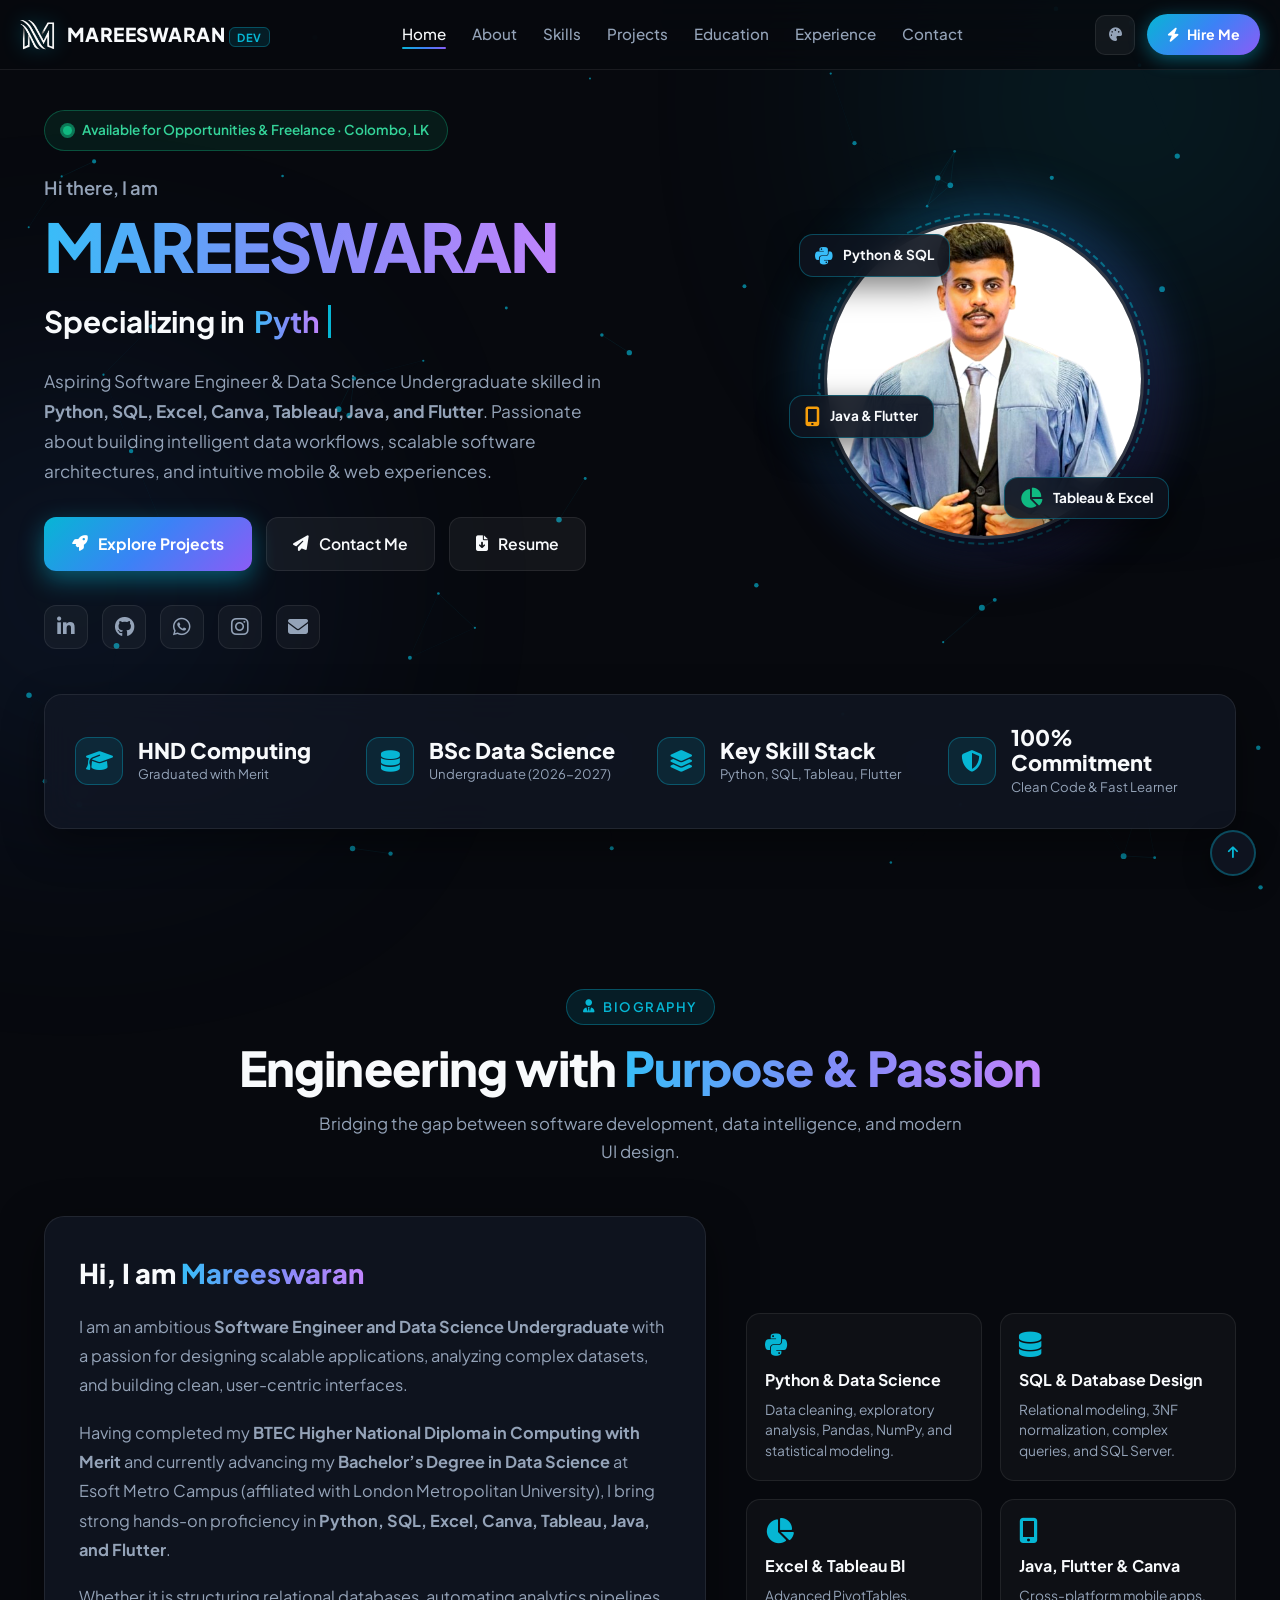
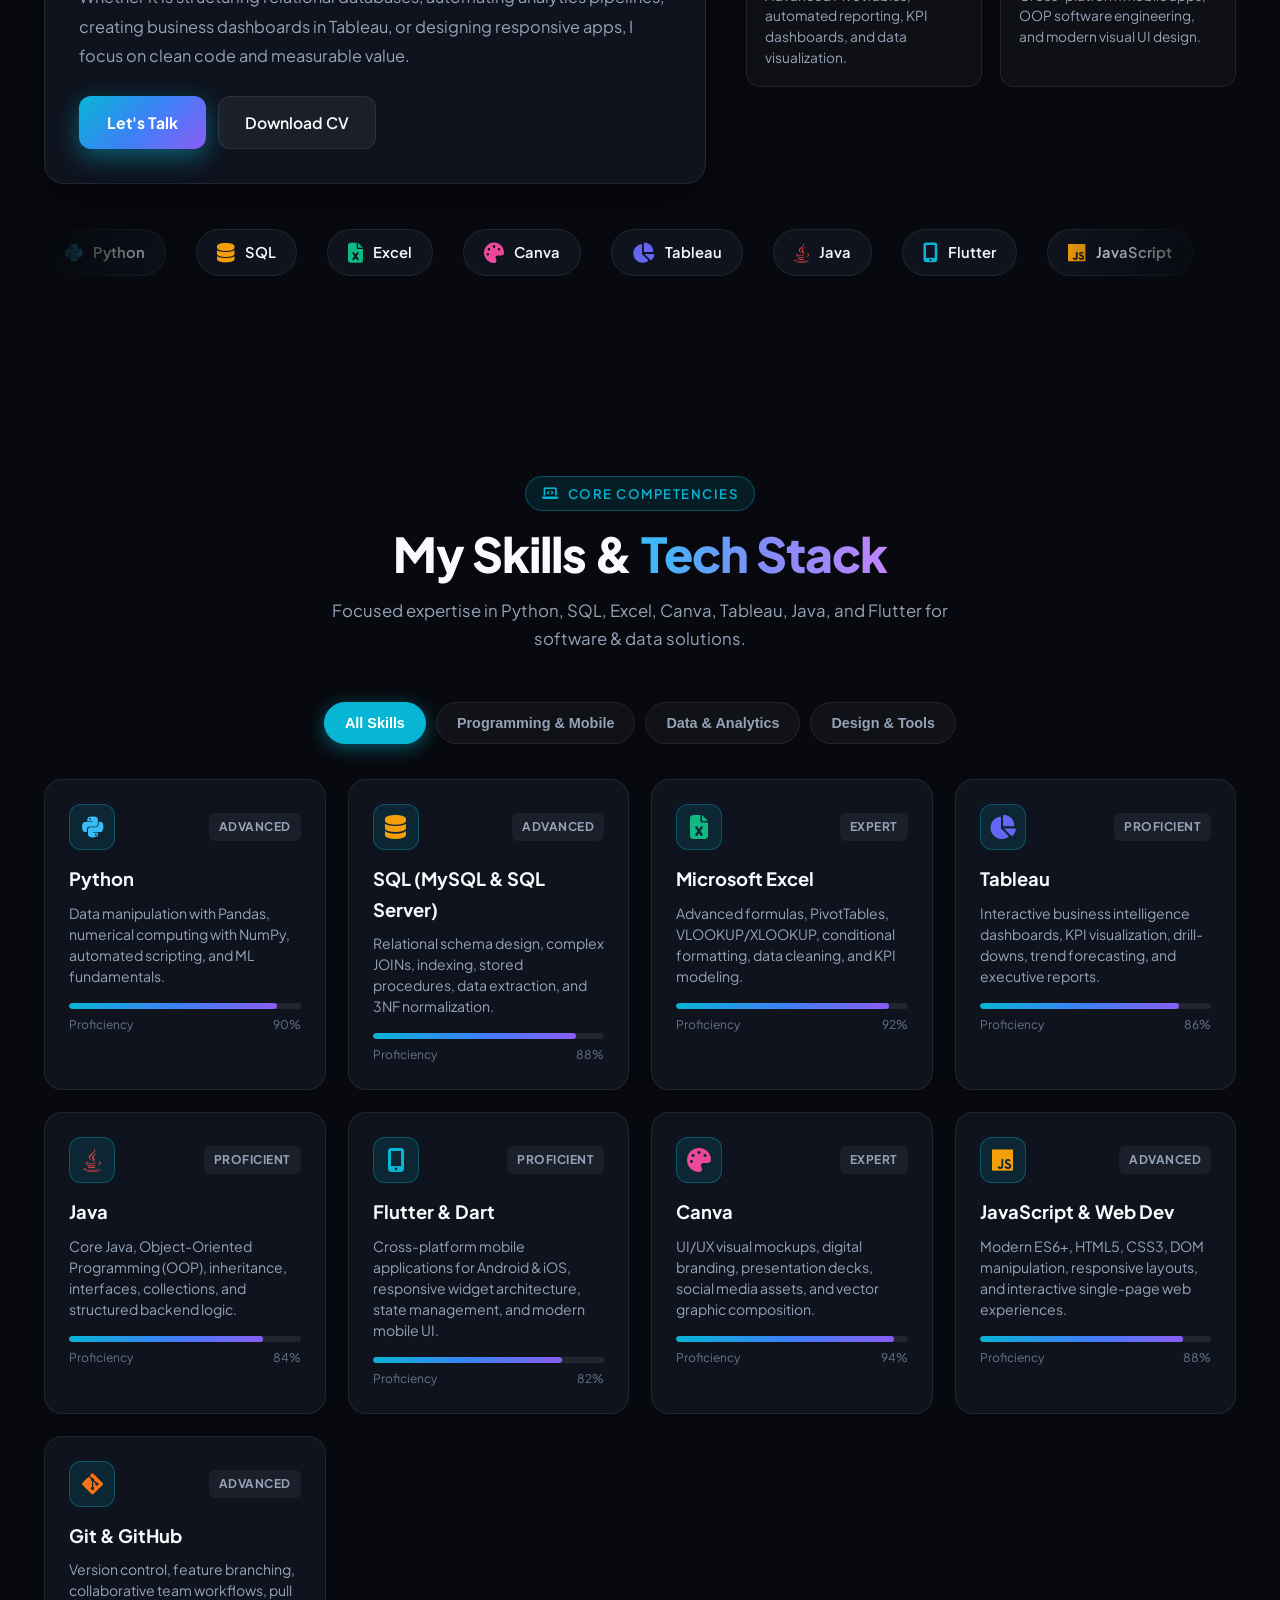
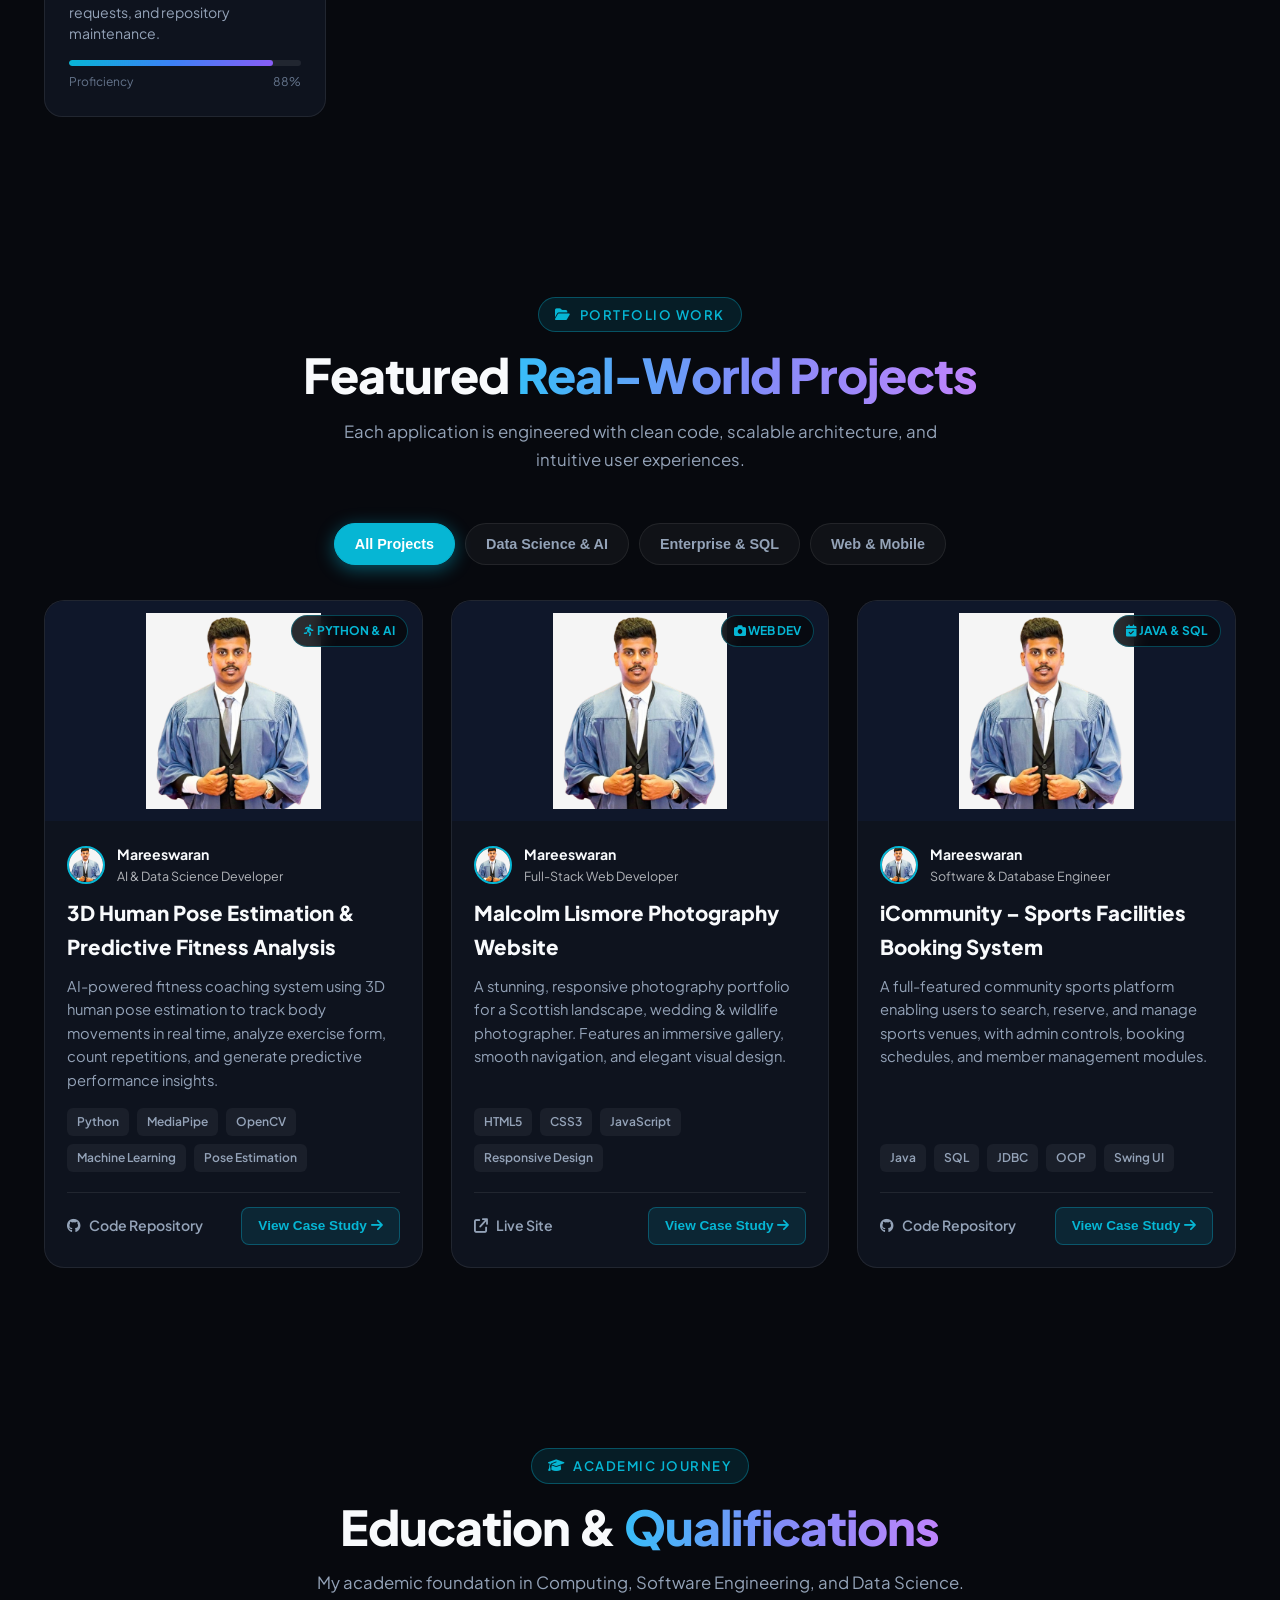
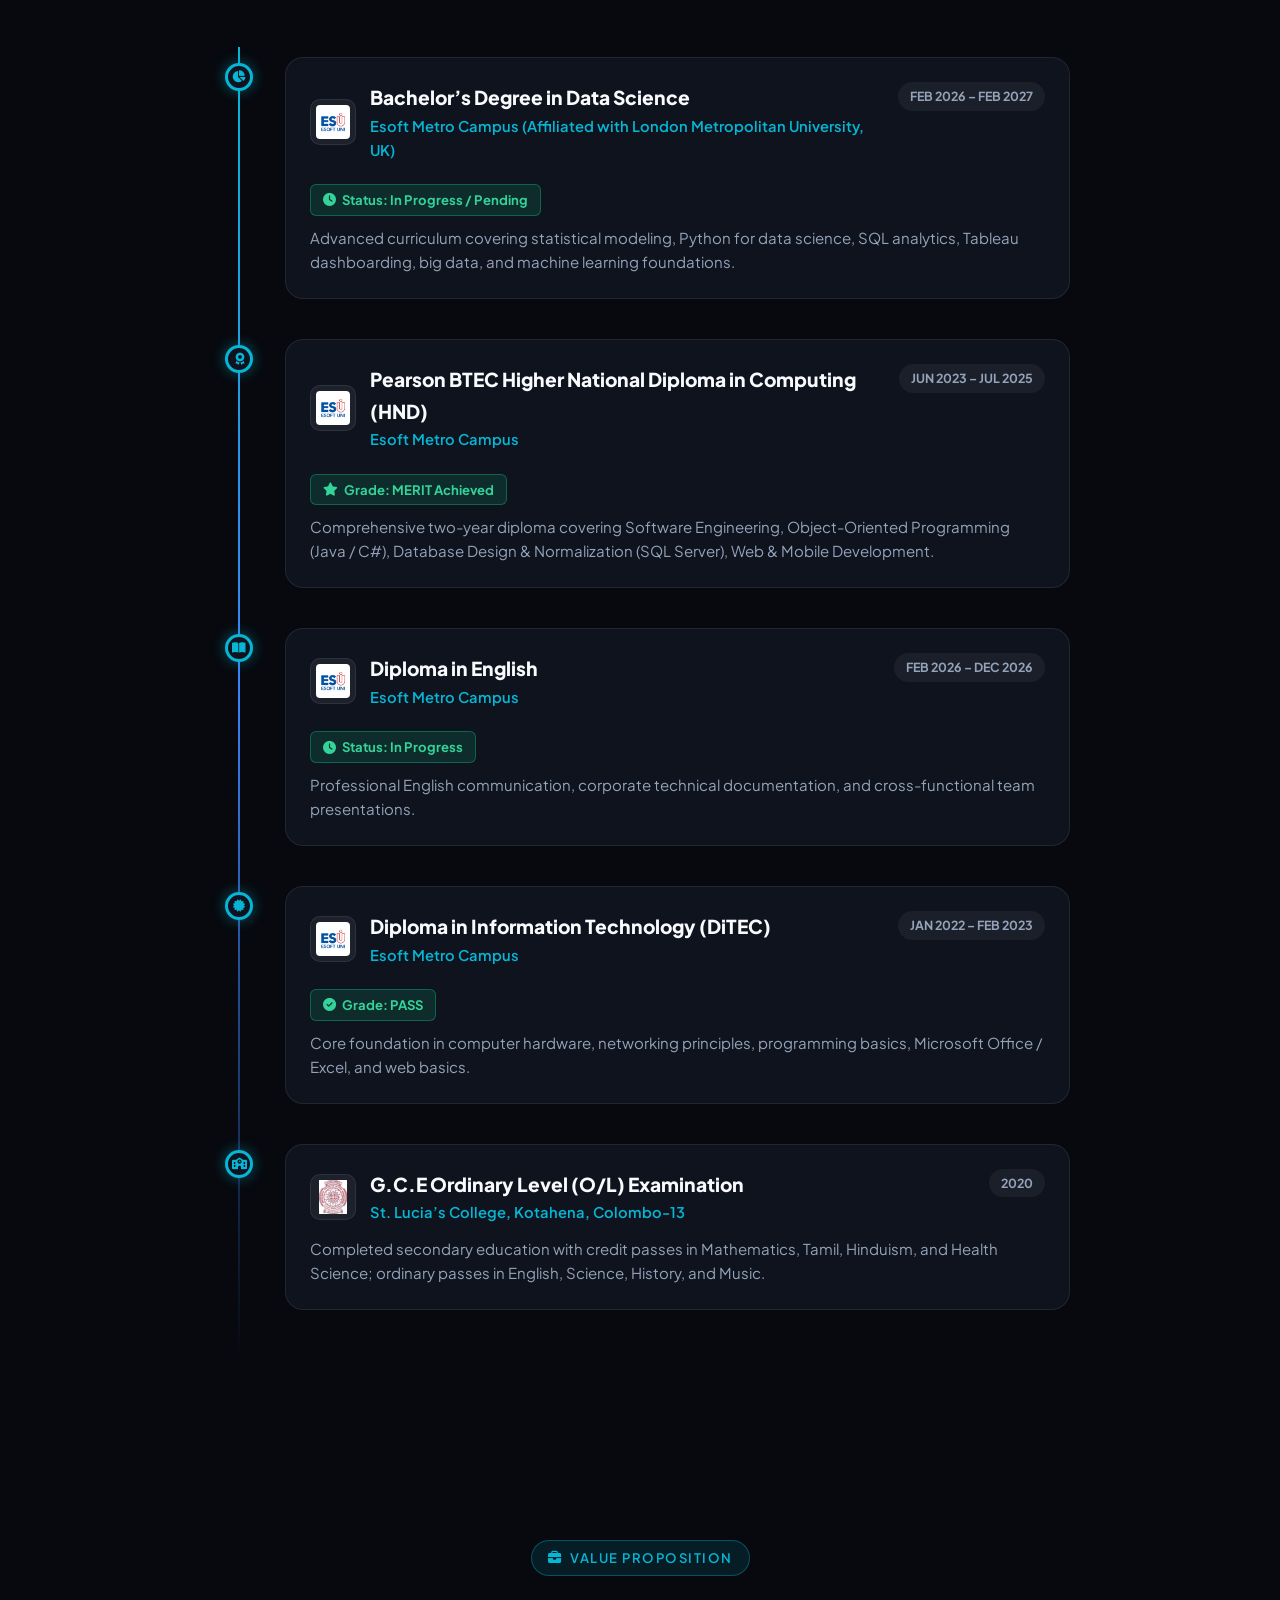
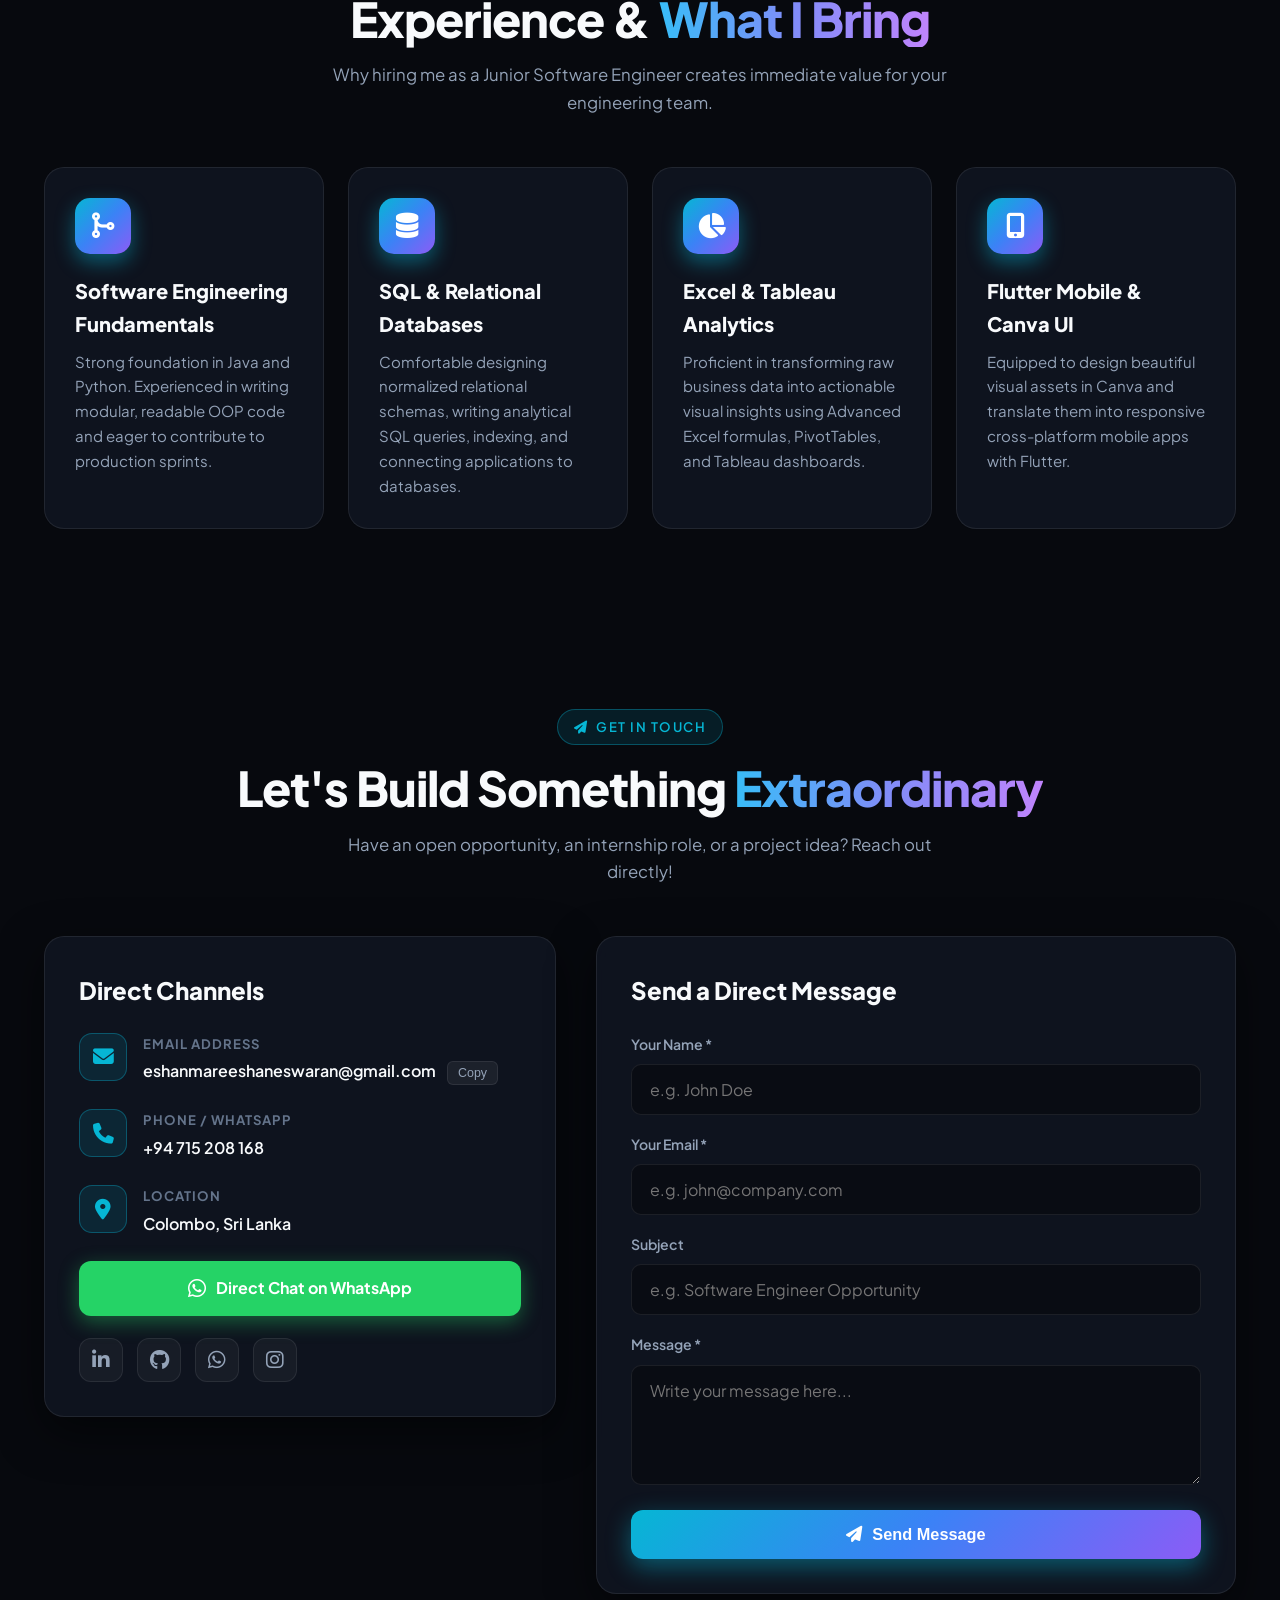
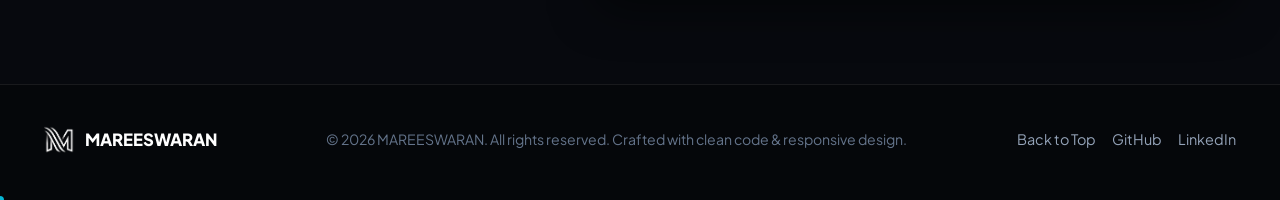
==== commit 8e196a64: "Update index.html" ====
--- a/index.html
+++ b/index.html
@@ -102,7 +102,7 @@
             <a href="#contact" class="btn-secondary">
               <i class="fa-solid fa-paper-plane"></i> Contact Me
             </a>
-            <a href="MAREESWARAN CV.pdf" class="btn-secondary" download>
+            <a href="Mareeswaran cv.pdf" class="btn-secondary" download>
               <i class="fa-solid fa-file-arrow-down"></i> Resume
             </a>
           </div>
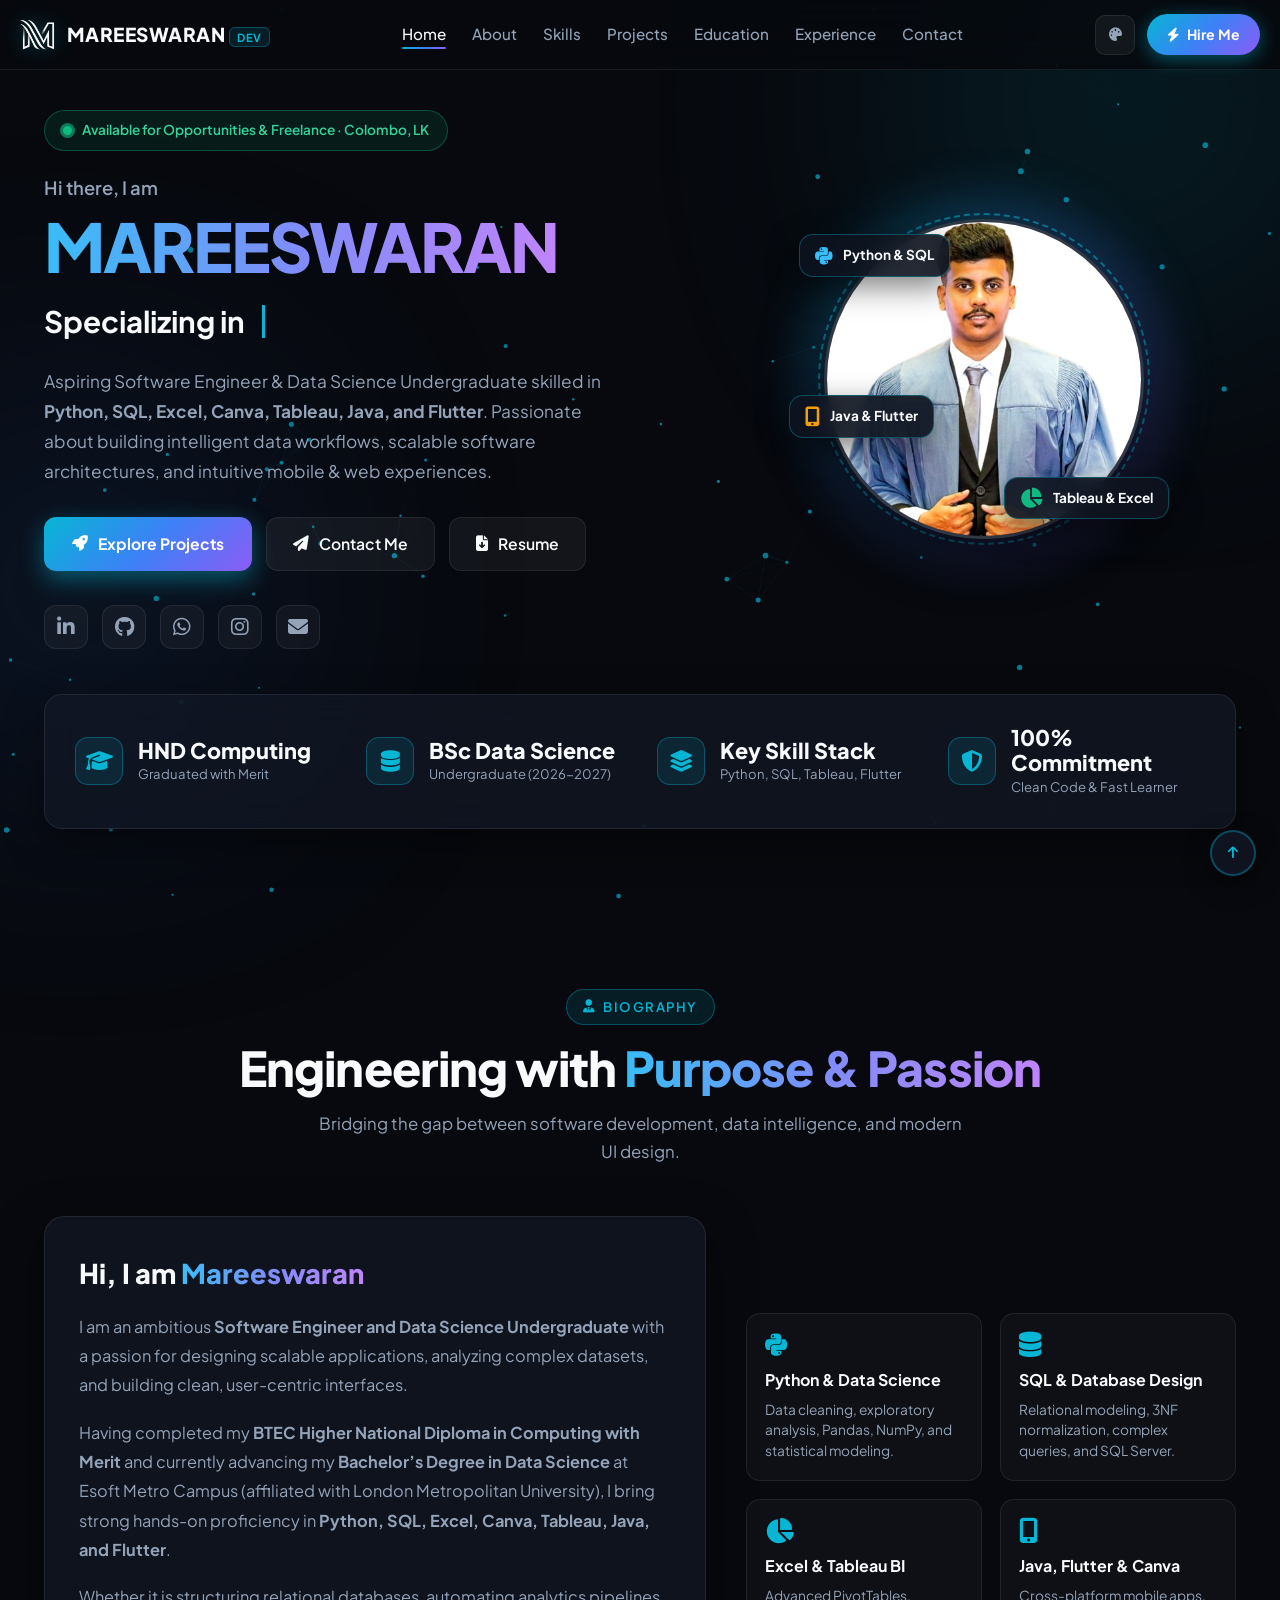
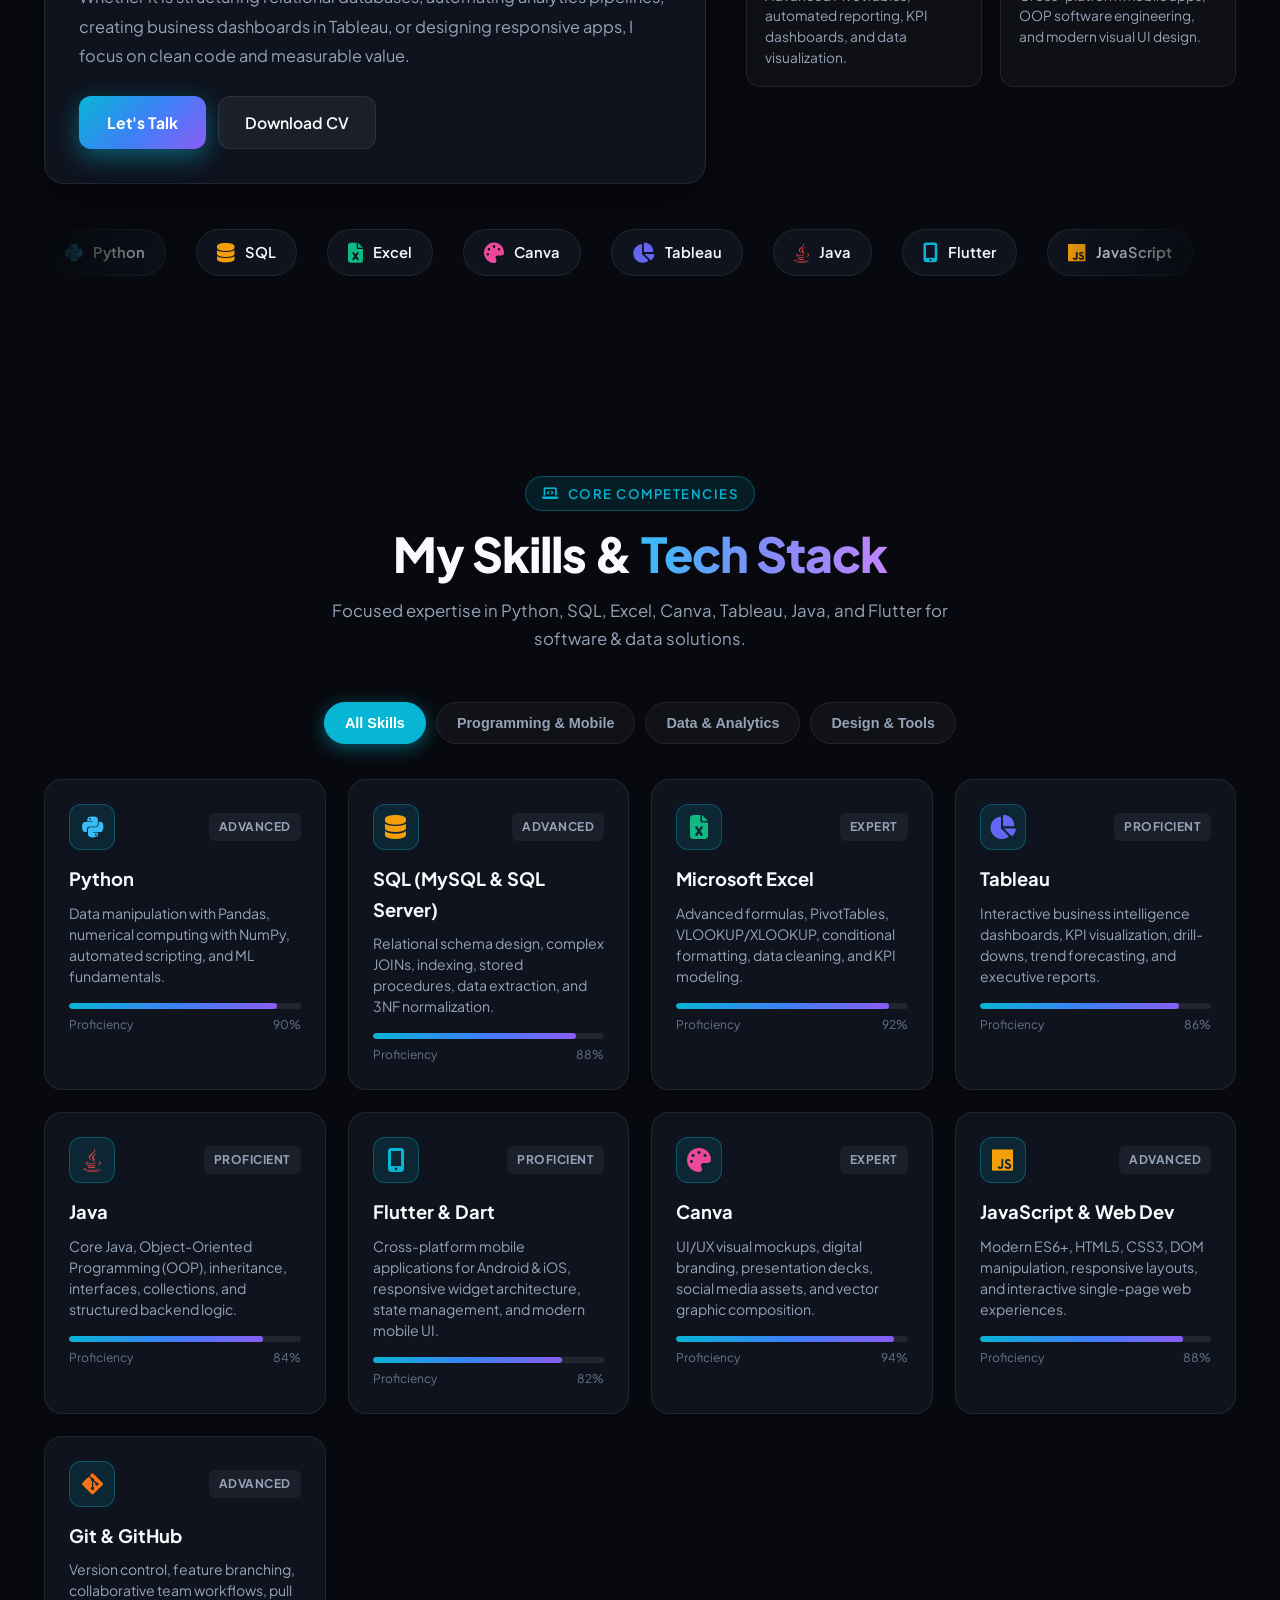
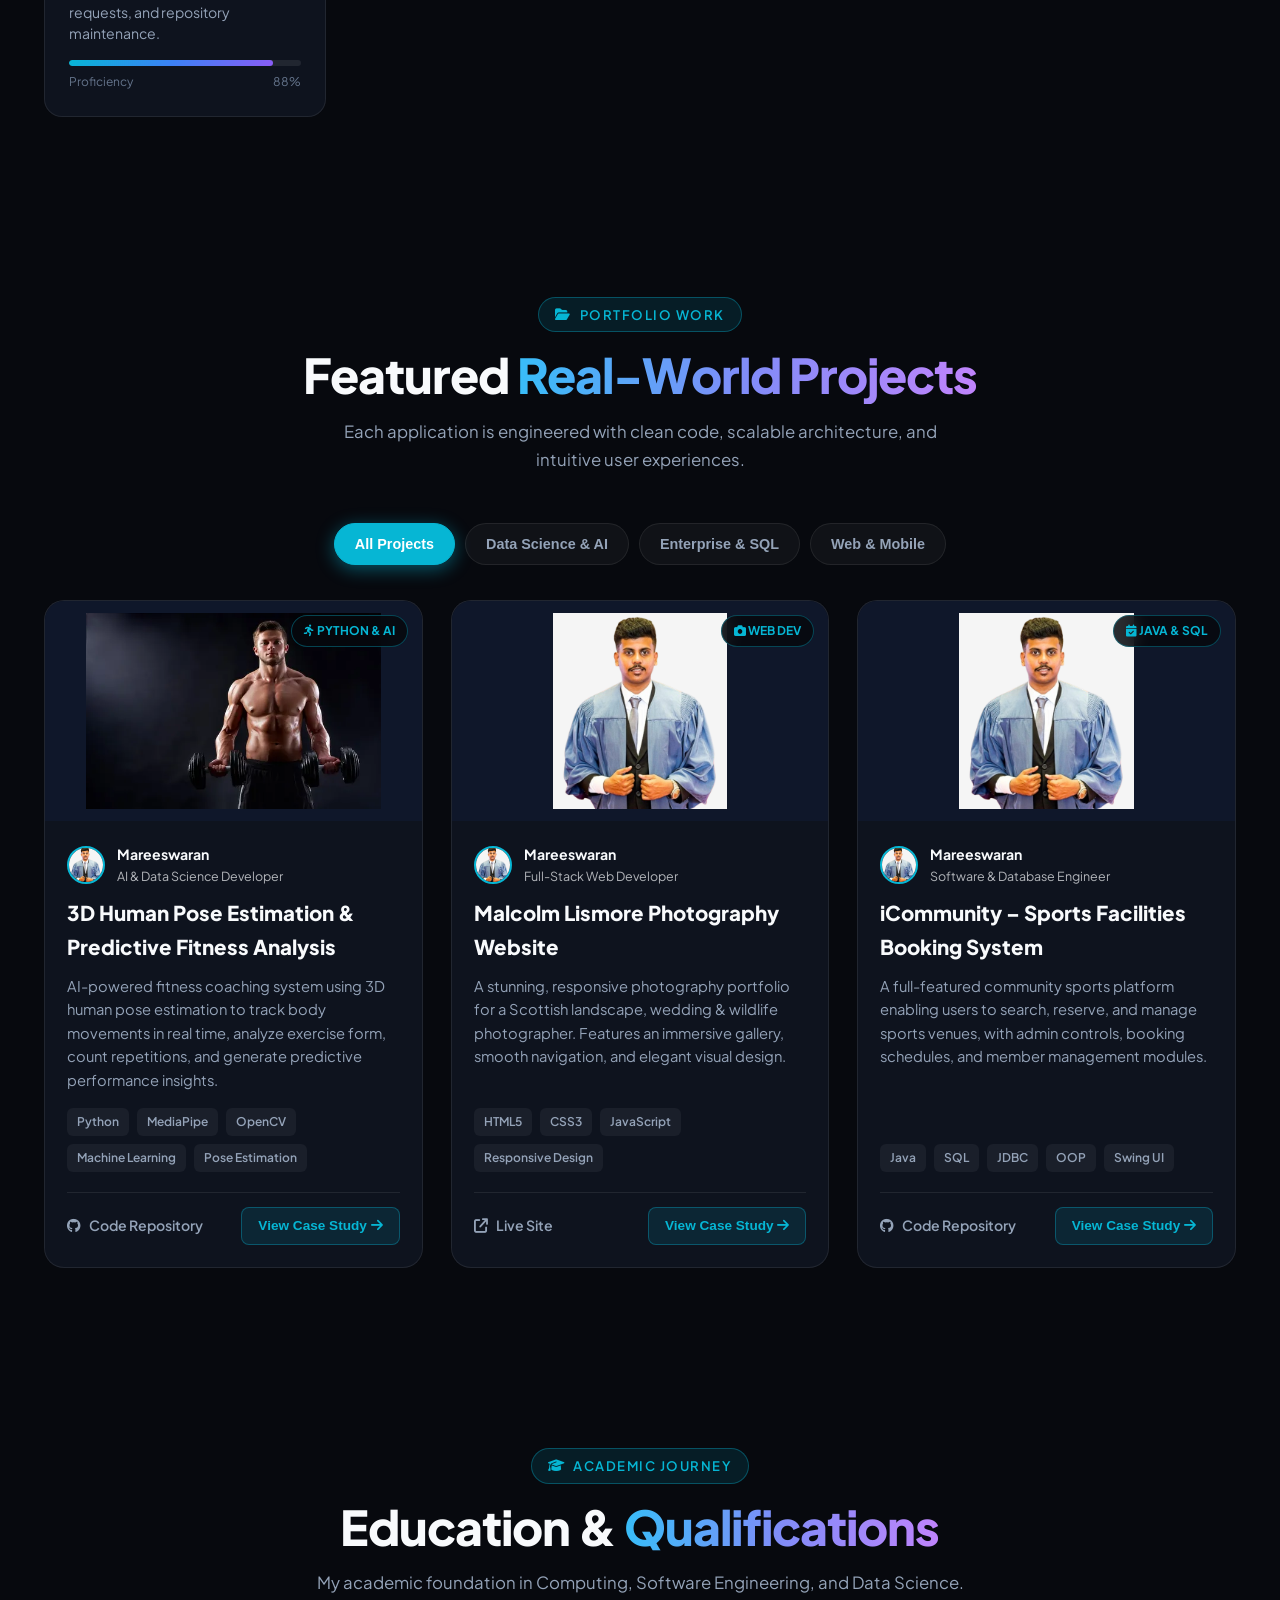
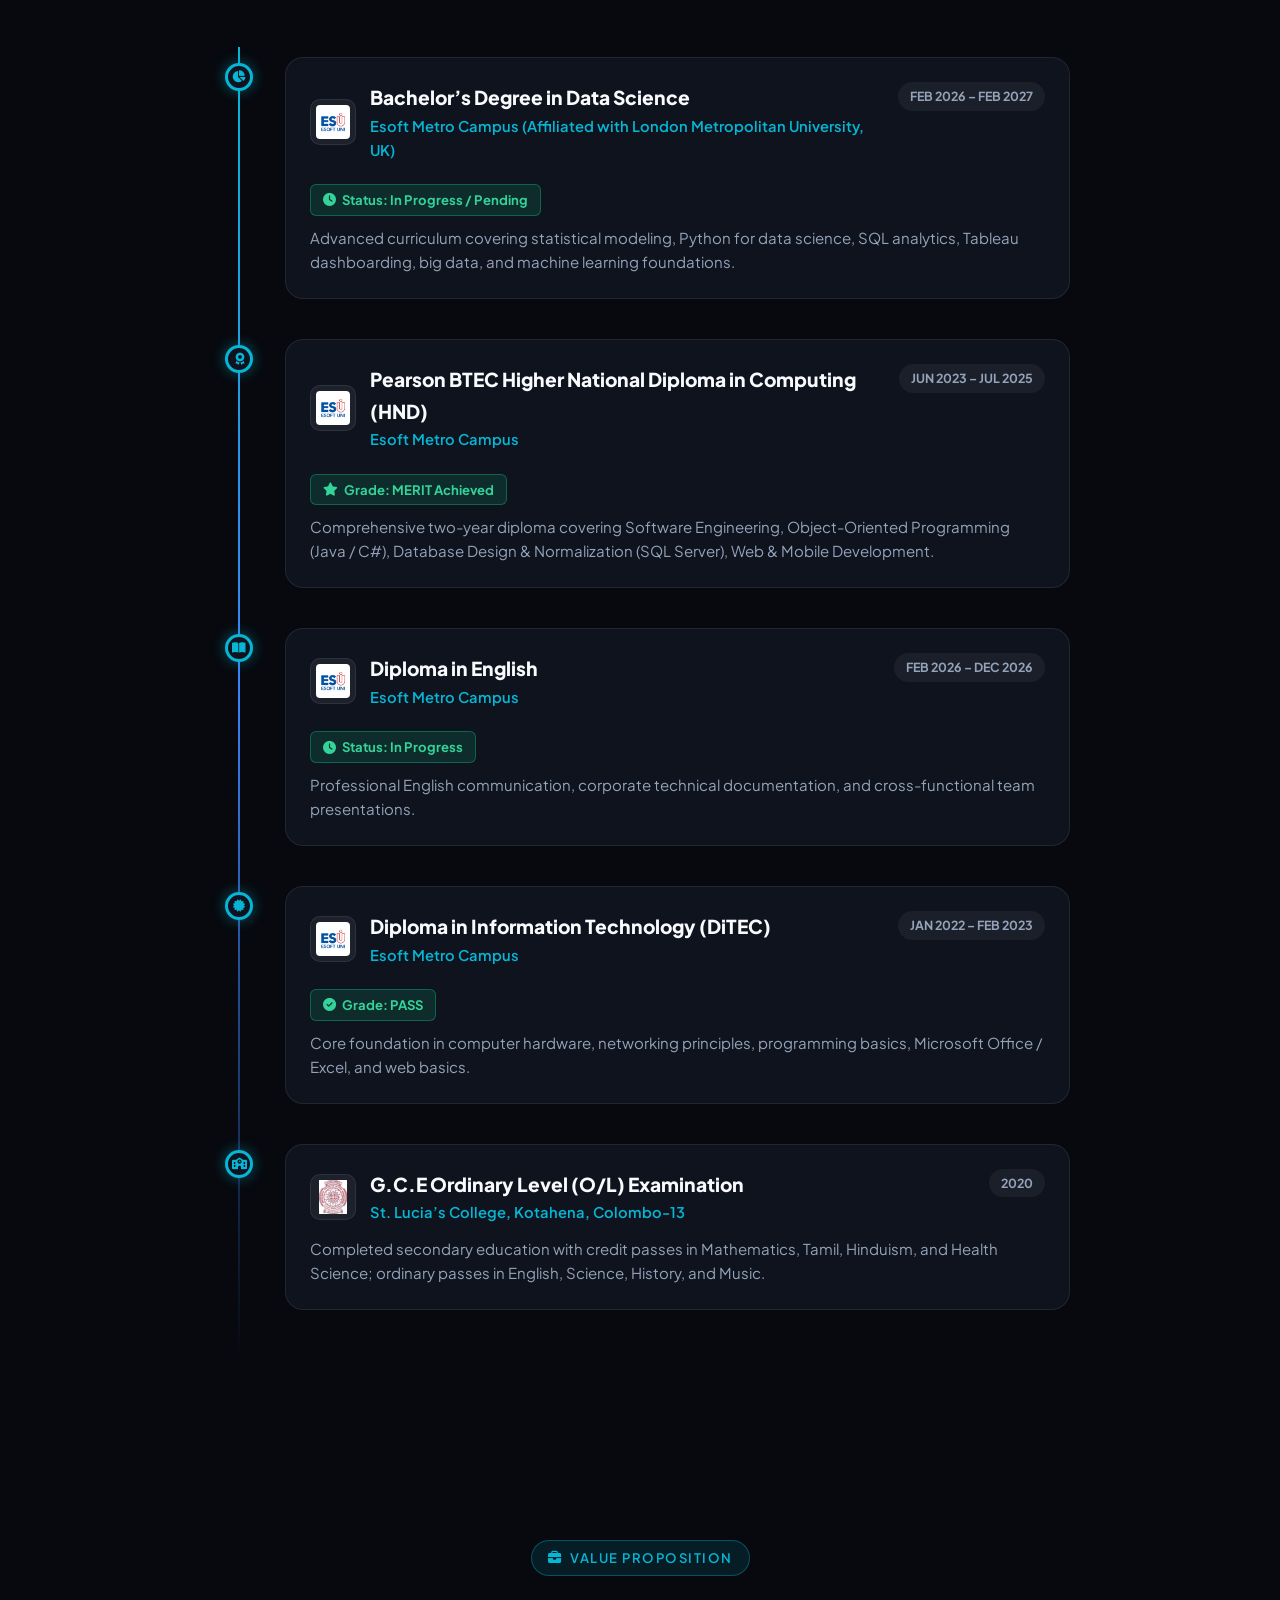
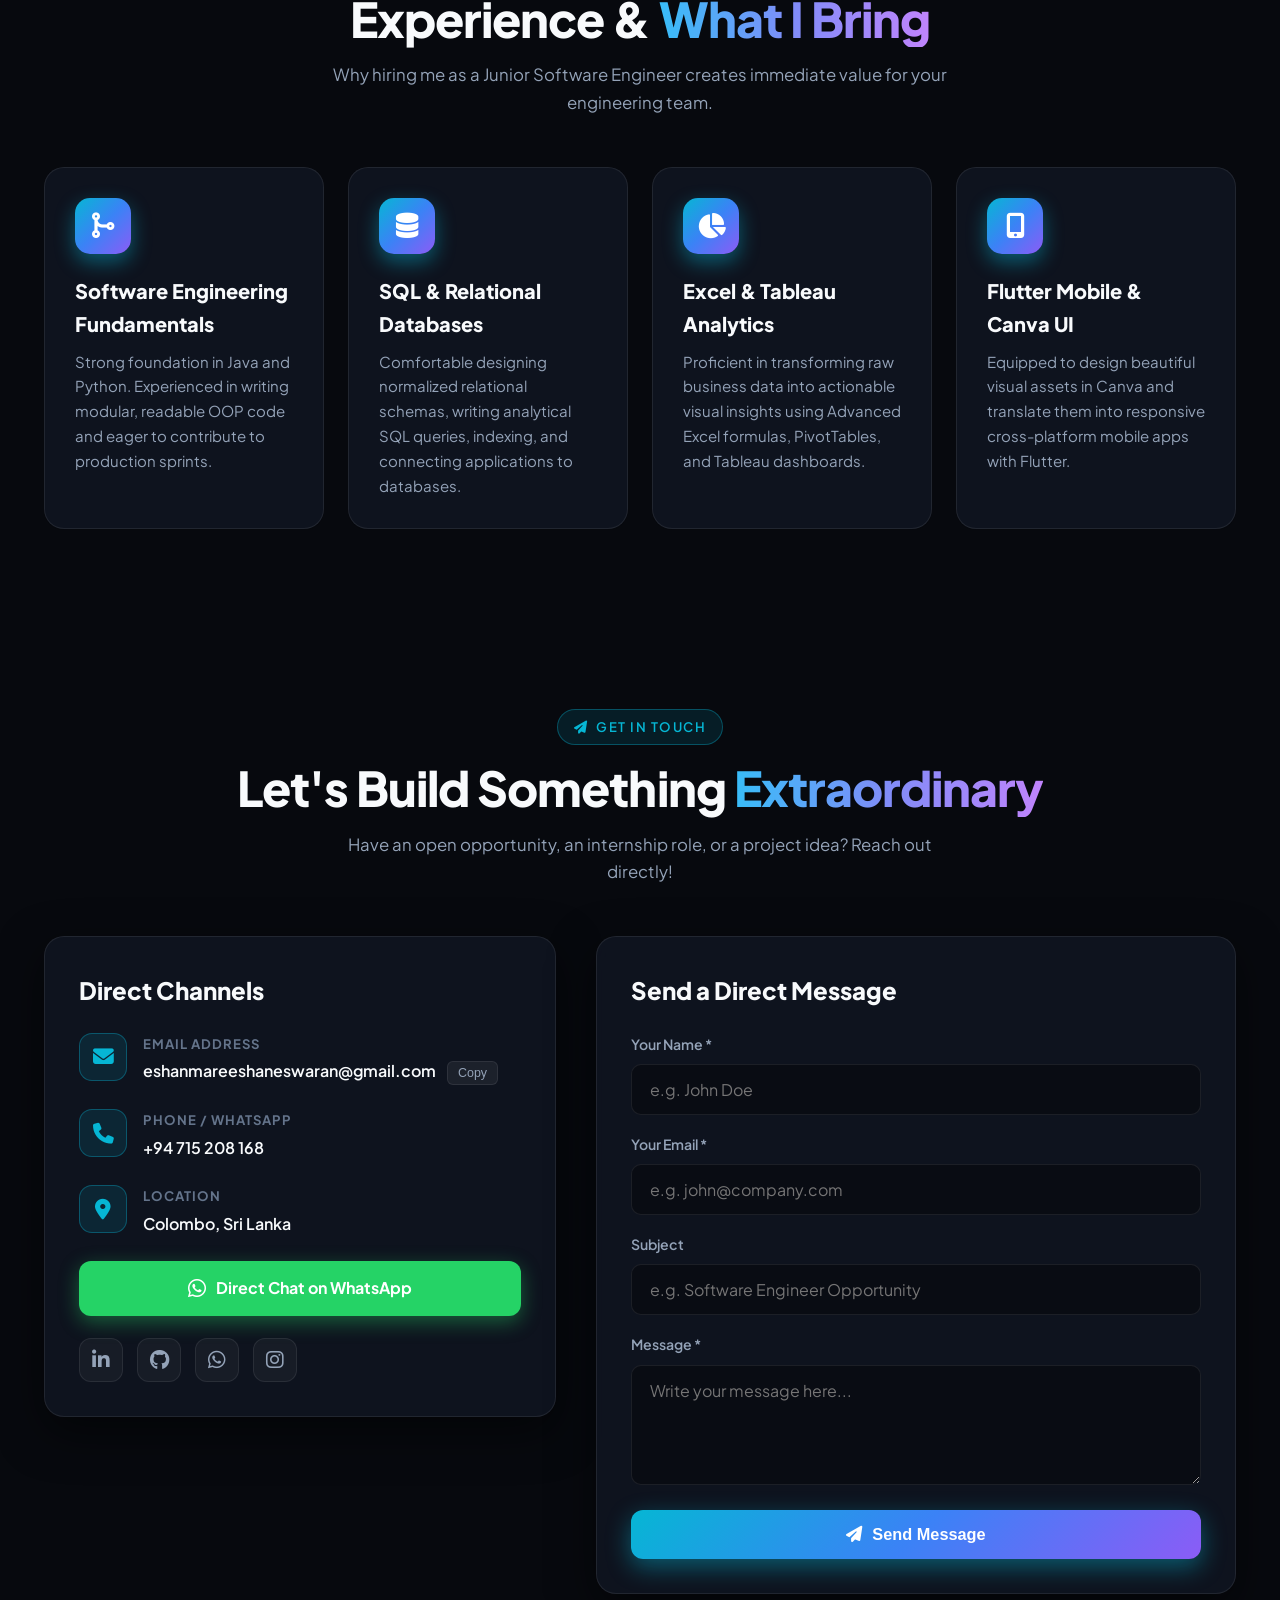
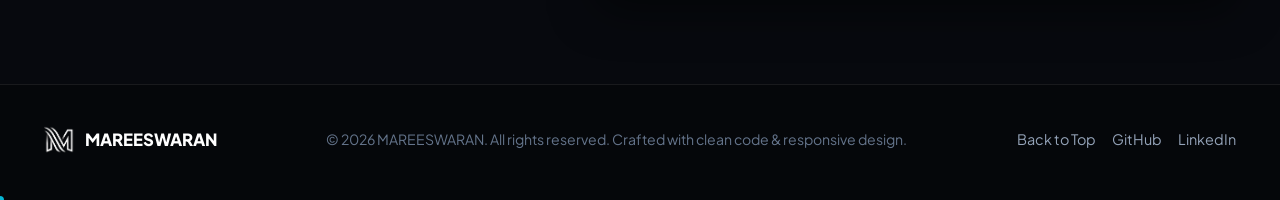
==== commit 88e80fc0: "Update index.html" ====
--- a/index.html
+++ b/index.html
@@ -430,7 +430,7 @@
         <!-- Project 1: 3D Human Pose Estimation & Fitness Analysis -->
         <div class="project-card" data-category="datascience">
           <div class="project-img-wrap">
-            <img src="IMG-20250912-WA0027-removebg-preview.png" alt="Fitness Coach AI" class="project-img" style="object-fit:contain; background:#0f172a; padding:12px;">
+            <img src="young-fitness-man-studio_7502-5007.webp" alt="Fitness Coach AI" class="project-img" style="object-fit:contain; background:#0f172a; padding:12px;">
             <span class="project-badge-tag"><i class="fa-solid fa-person-running"></i> Python &amp; AI</span>
           </div>
           <div class="project-content">
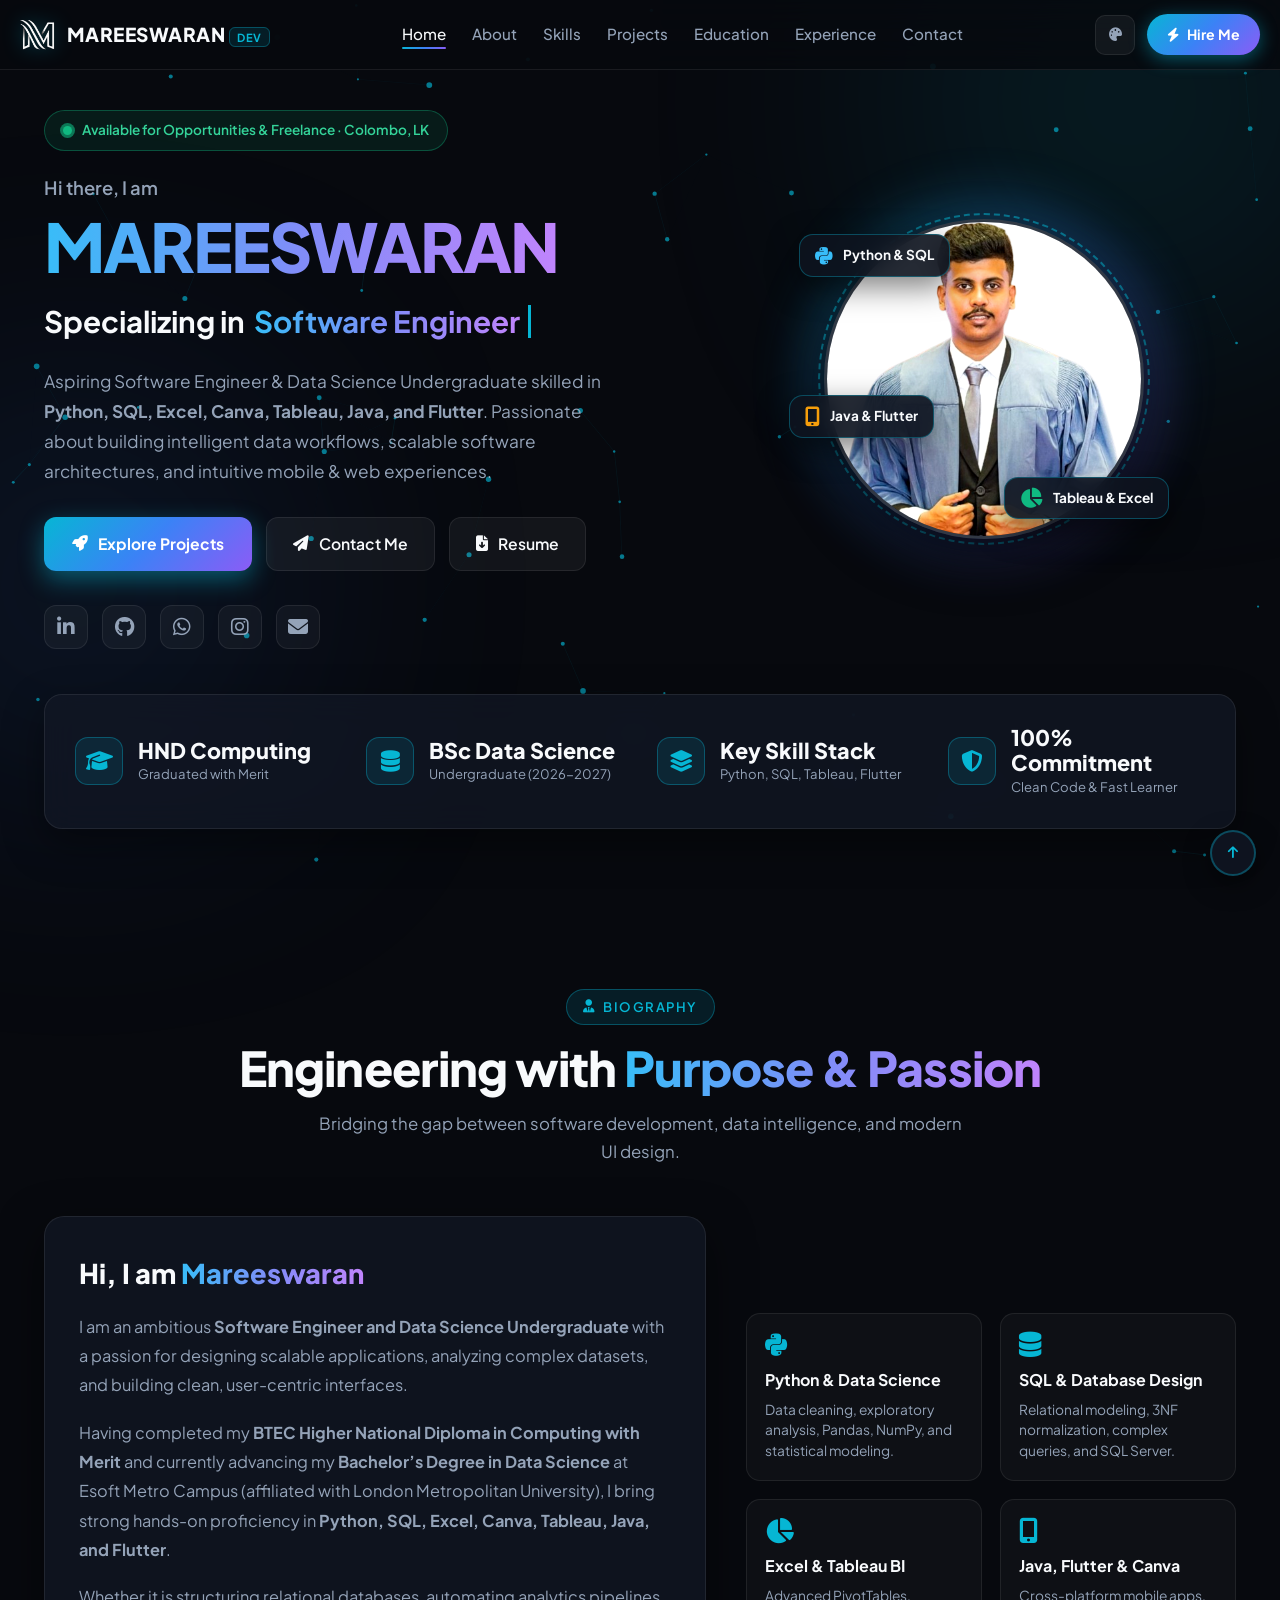
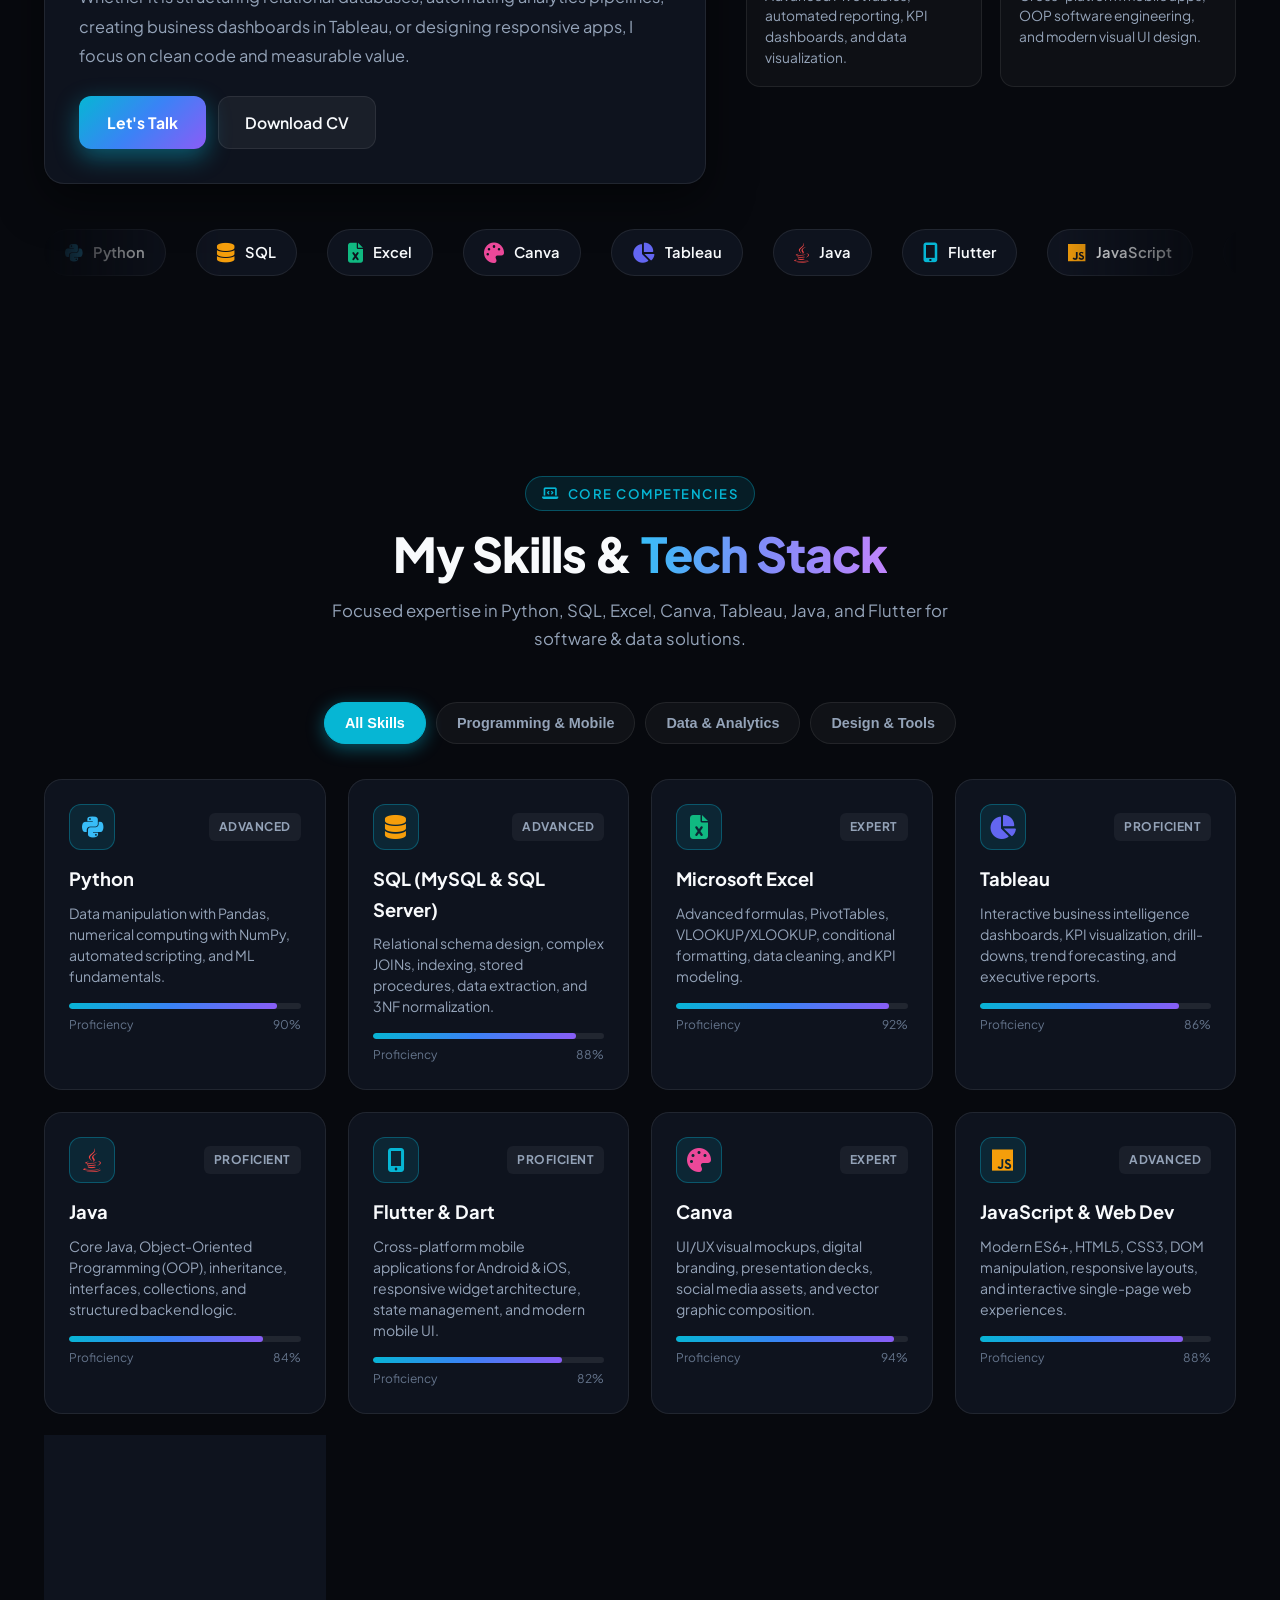
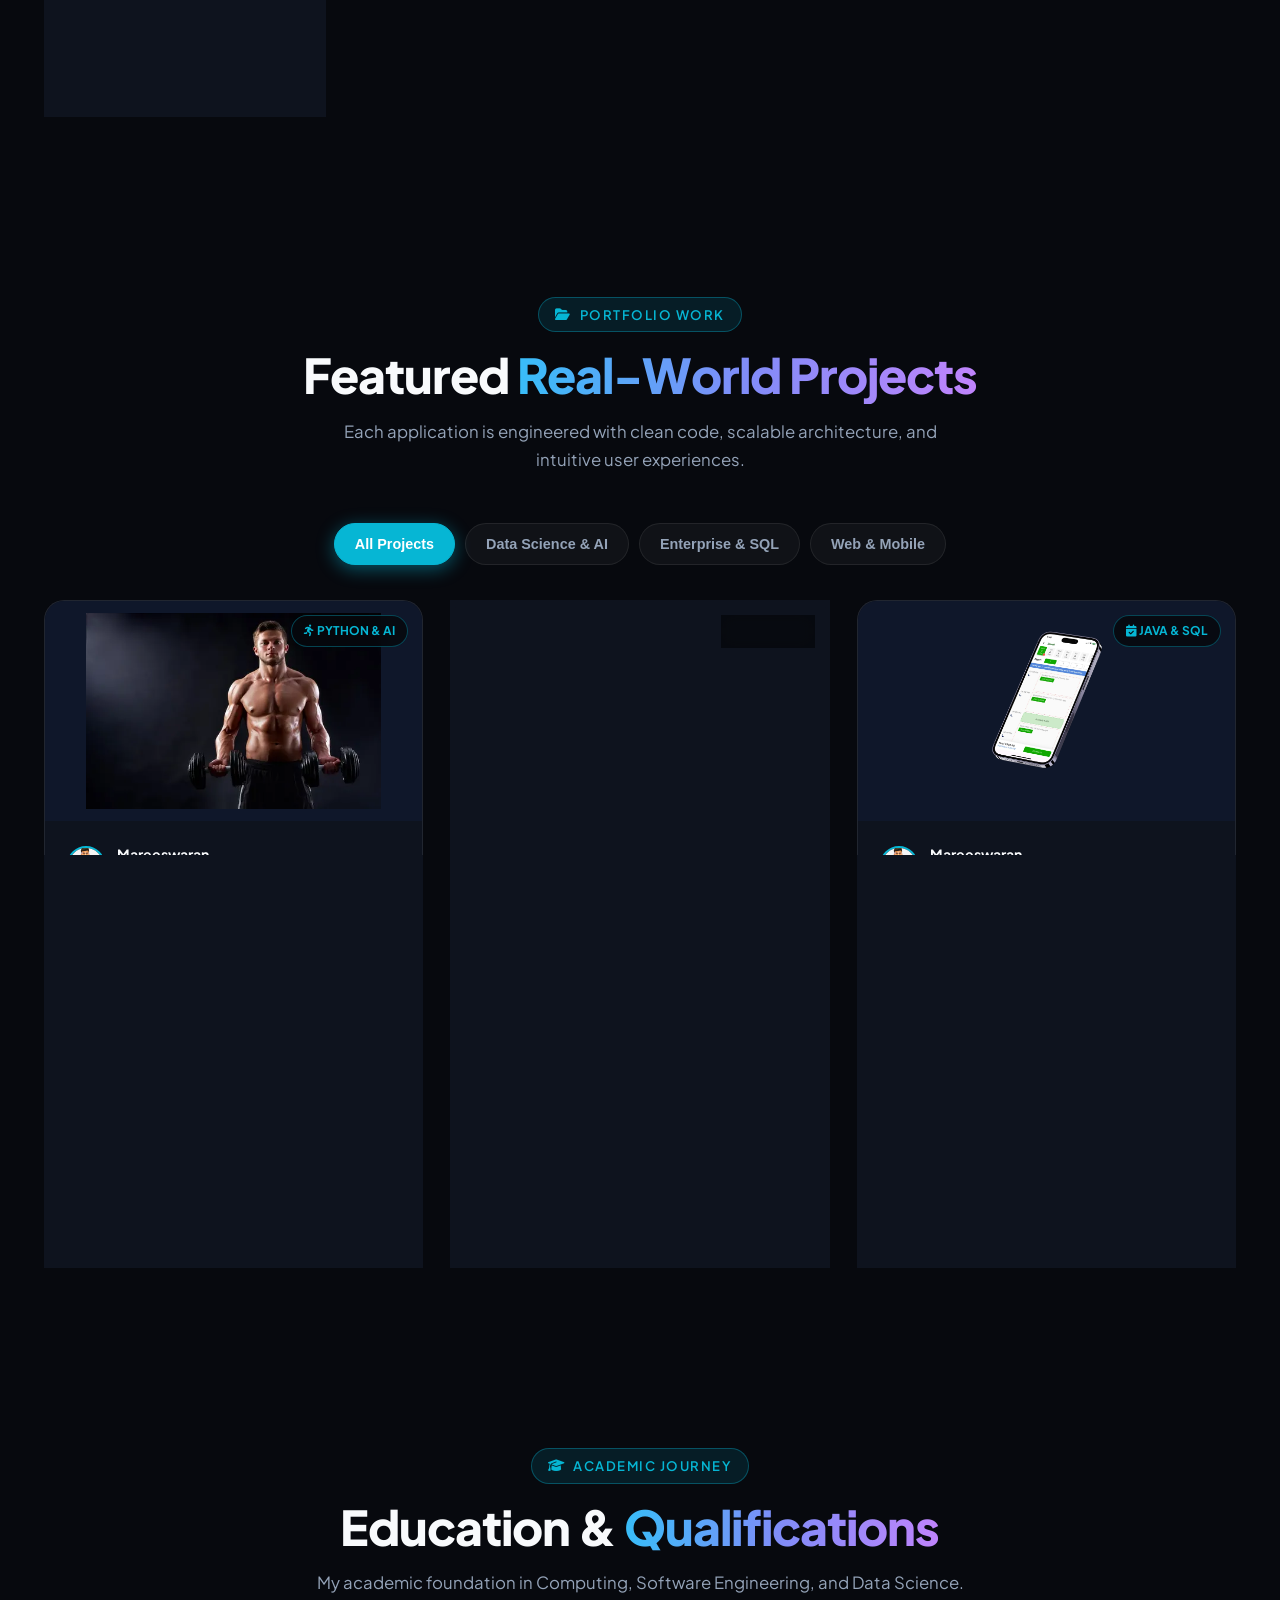
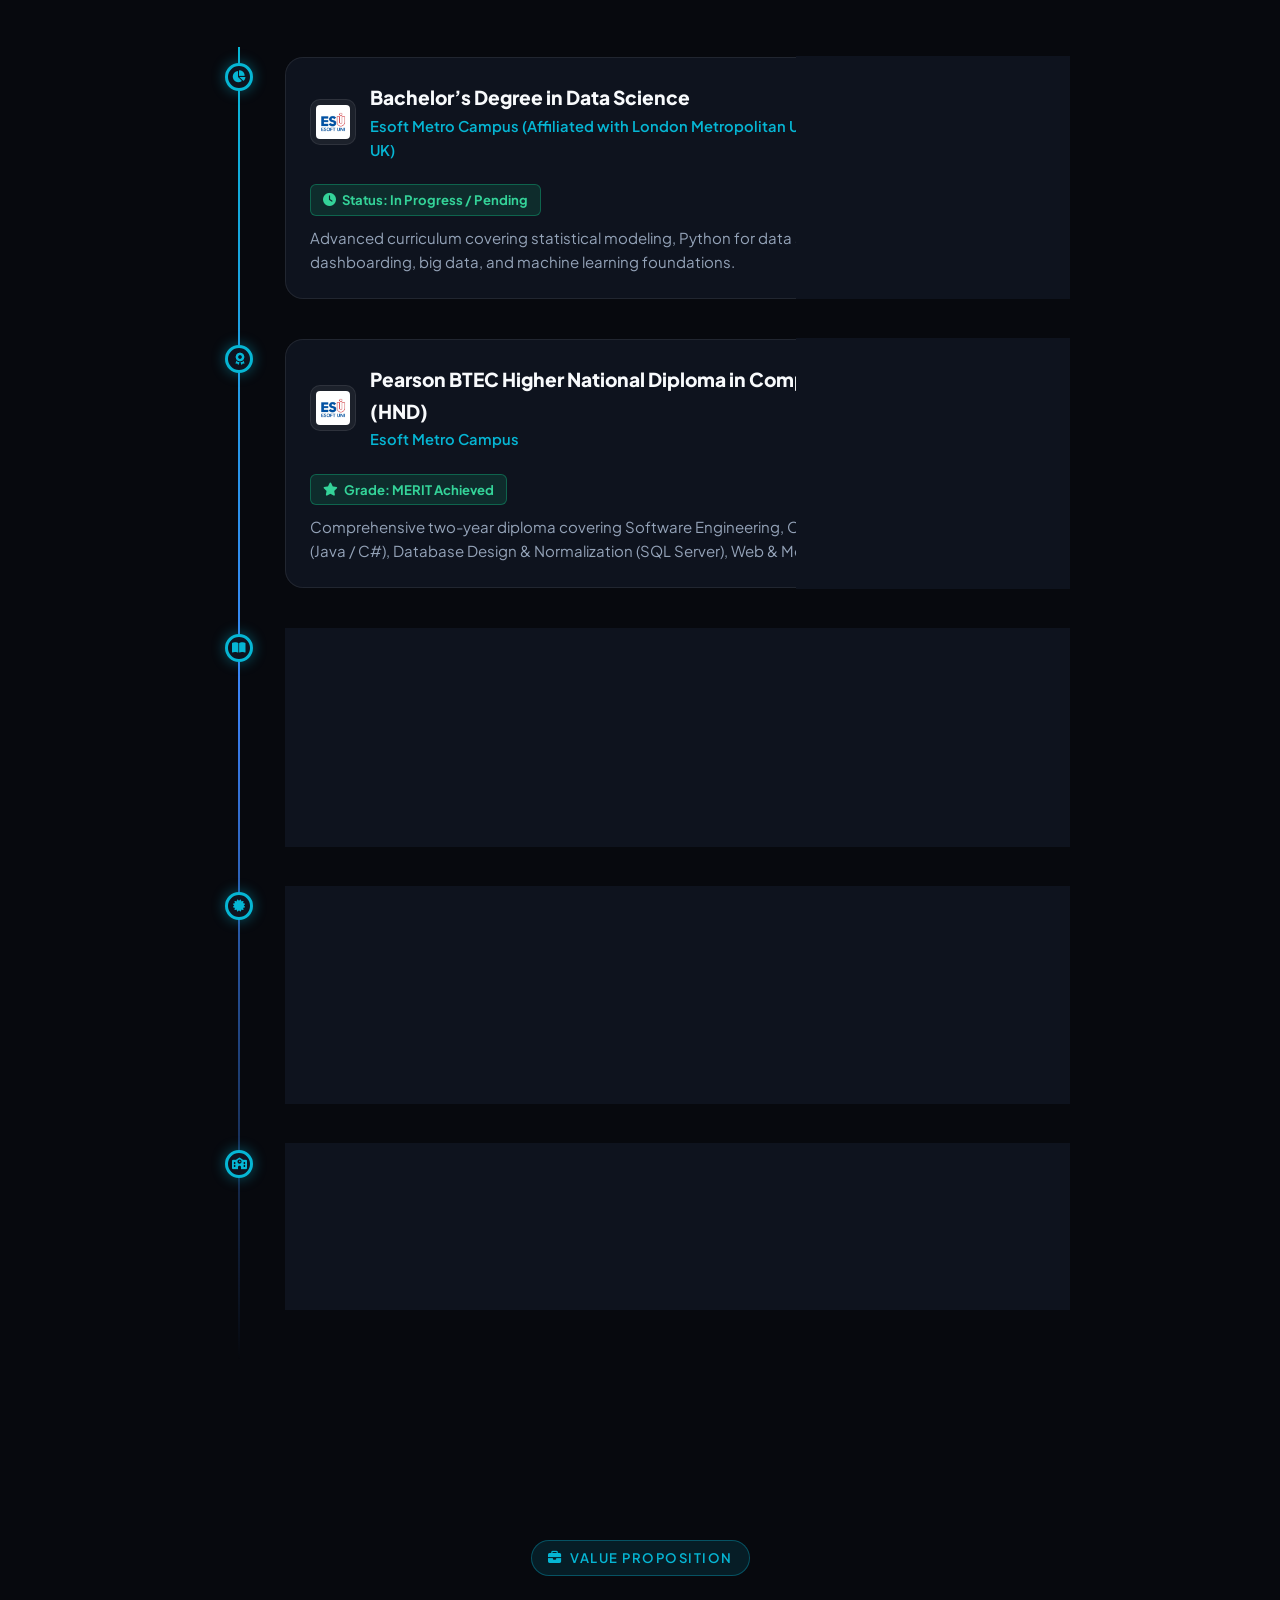
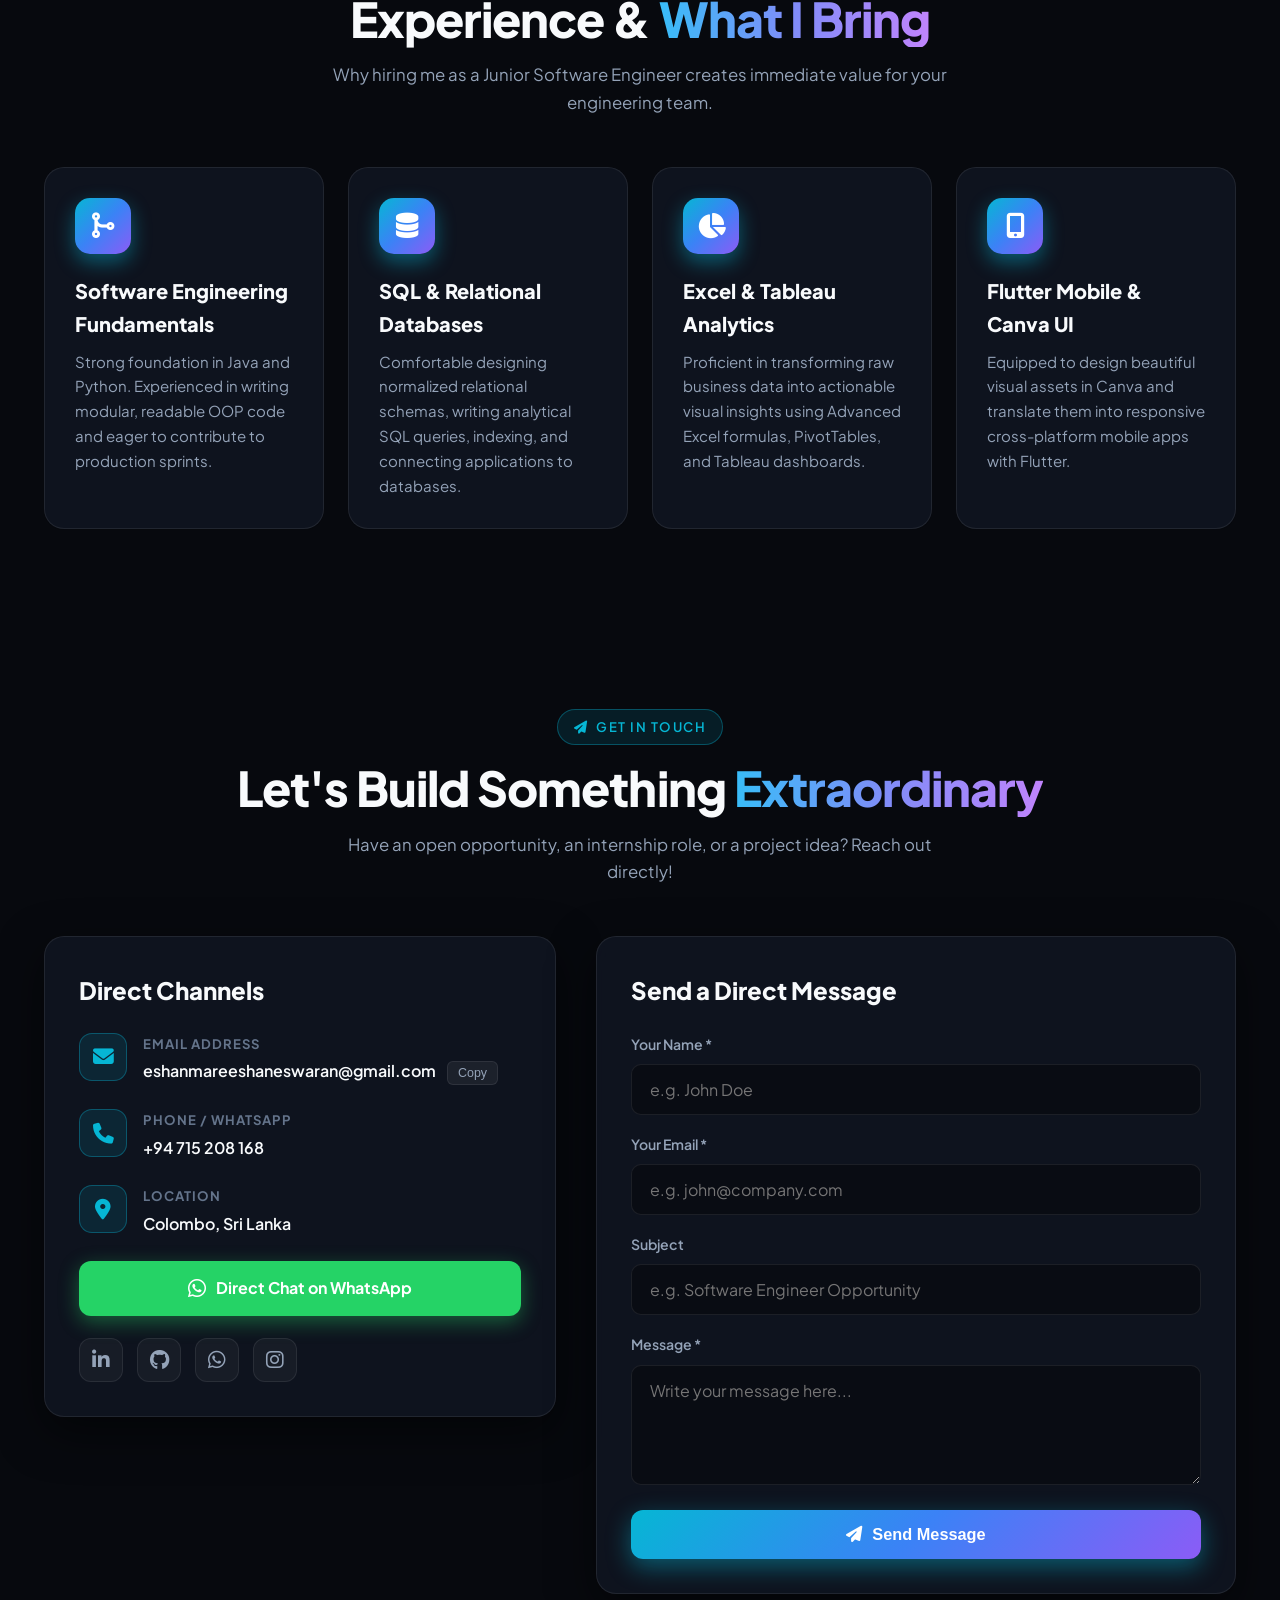
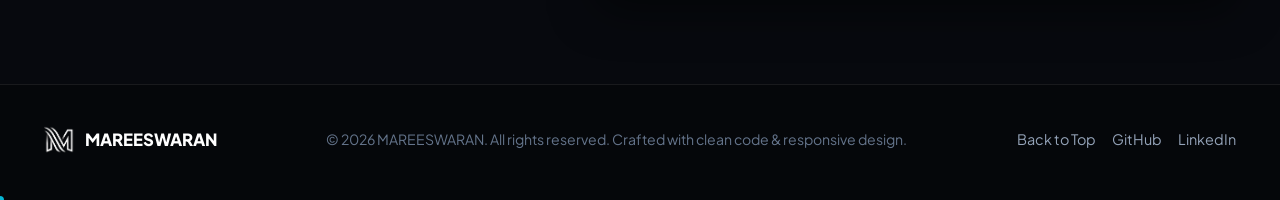
==== commit 5fcd1fe8: "Update index.html" ====
--- a/index.html
+++ b/index.html
@@ -466,7 +466,7 @@
         <!-- Project 2: Photography Website -->
         <div class="project-card" data-category="fullstack">
           <div class="project-img-wrap">
-            <img src="IMG-20250912-WA0027-removebg-preview.png" alt="Photography Website" class="project-img" style="object-fit:contain; background:#0f172a; padding:12px;">
+            <img src="photohoot bookings.webp" alt="Photography Website" class="project-img" style="object-fit:contain; background:#0f172a; padding:12px;">
             <span class="project-badge-tag"><i class="fa-solid fa-camera"></i> Web Dev</span>
           </div>
           <div class="project-content">
@@ -501,7 +501,7 @@
         <!-- Project 3: Community Sports Facilities Booking System -->
         <div class="project-card" data-category="software">
           <div class="project-img-wrap">
-            <img src="IMG-20250912-WA0027-removebg-preview.png" alt="Sports Booking System" class="project-img" style="object-fit:contain; background:#0f172a; padding:12px;">
+            <img src="bookforsport-dashboard.webp" alt="Sports Booking System" class="project-img" style="object-fit:contain; background:#0f172a; padding:12px;">
             <span class="project-badge-tag"><i class="fa-solid fa-calendar-check"></i> Java &amp; SQL</span>
           </div>
           <div class="project-content">
